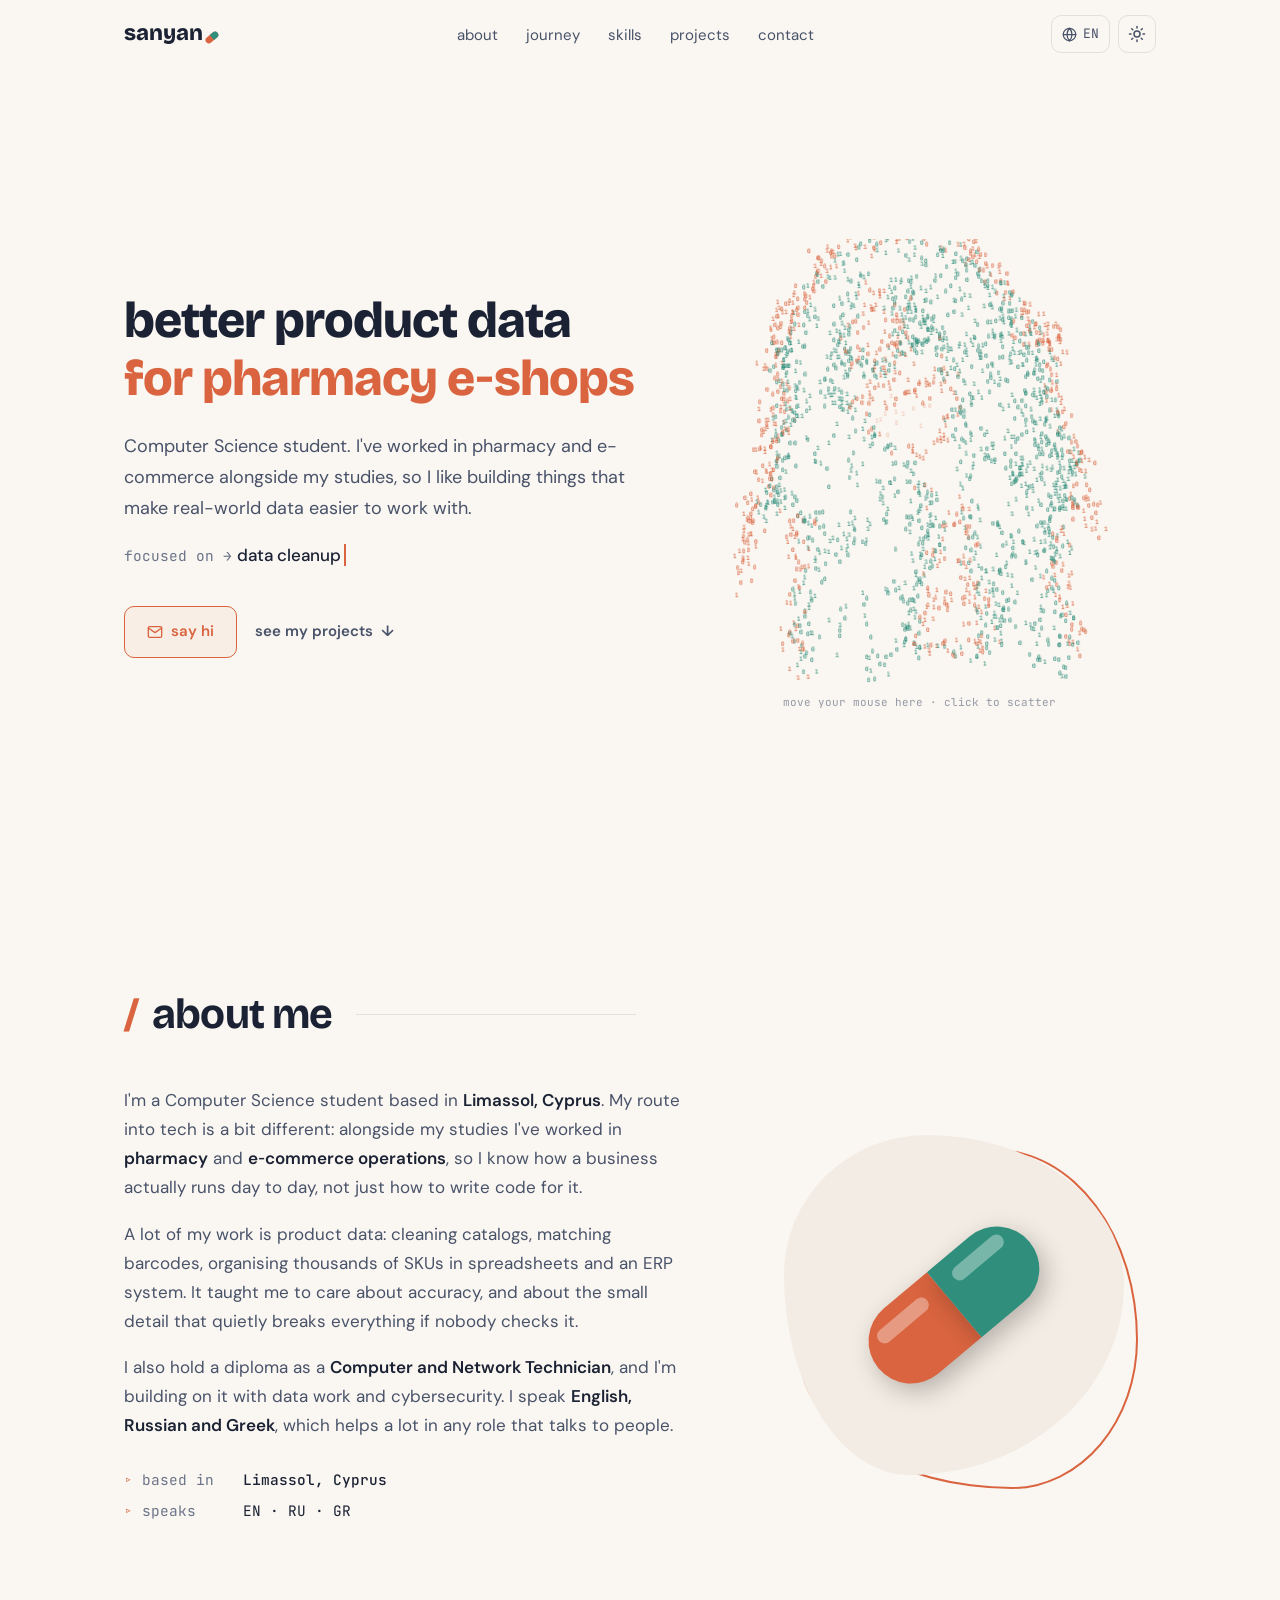
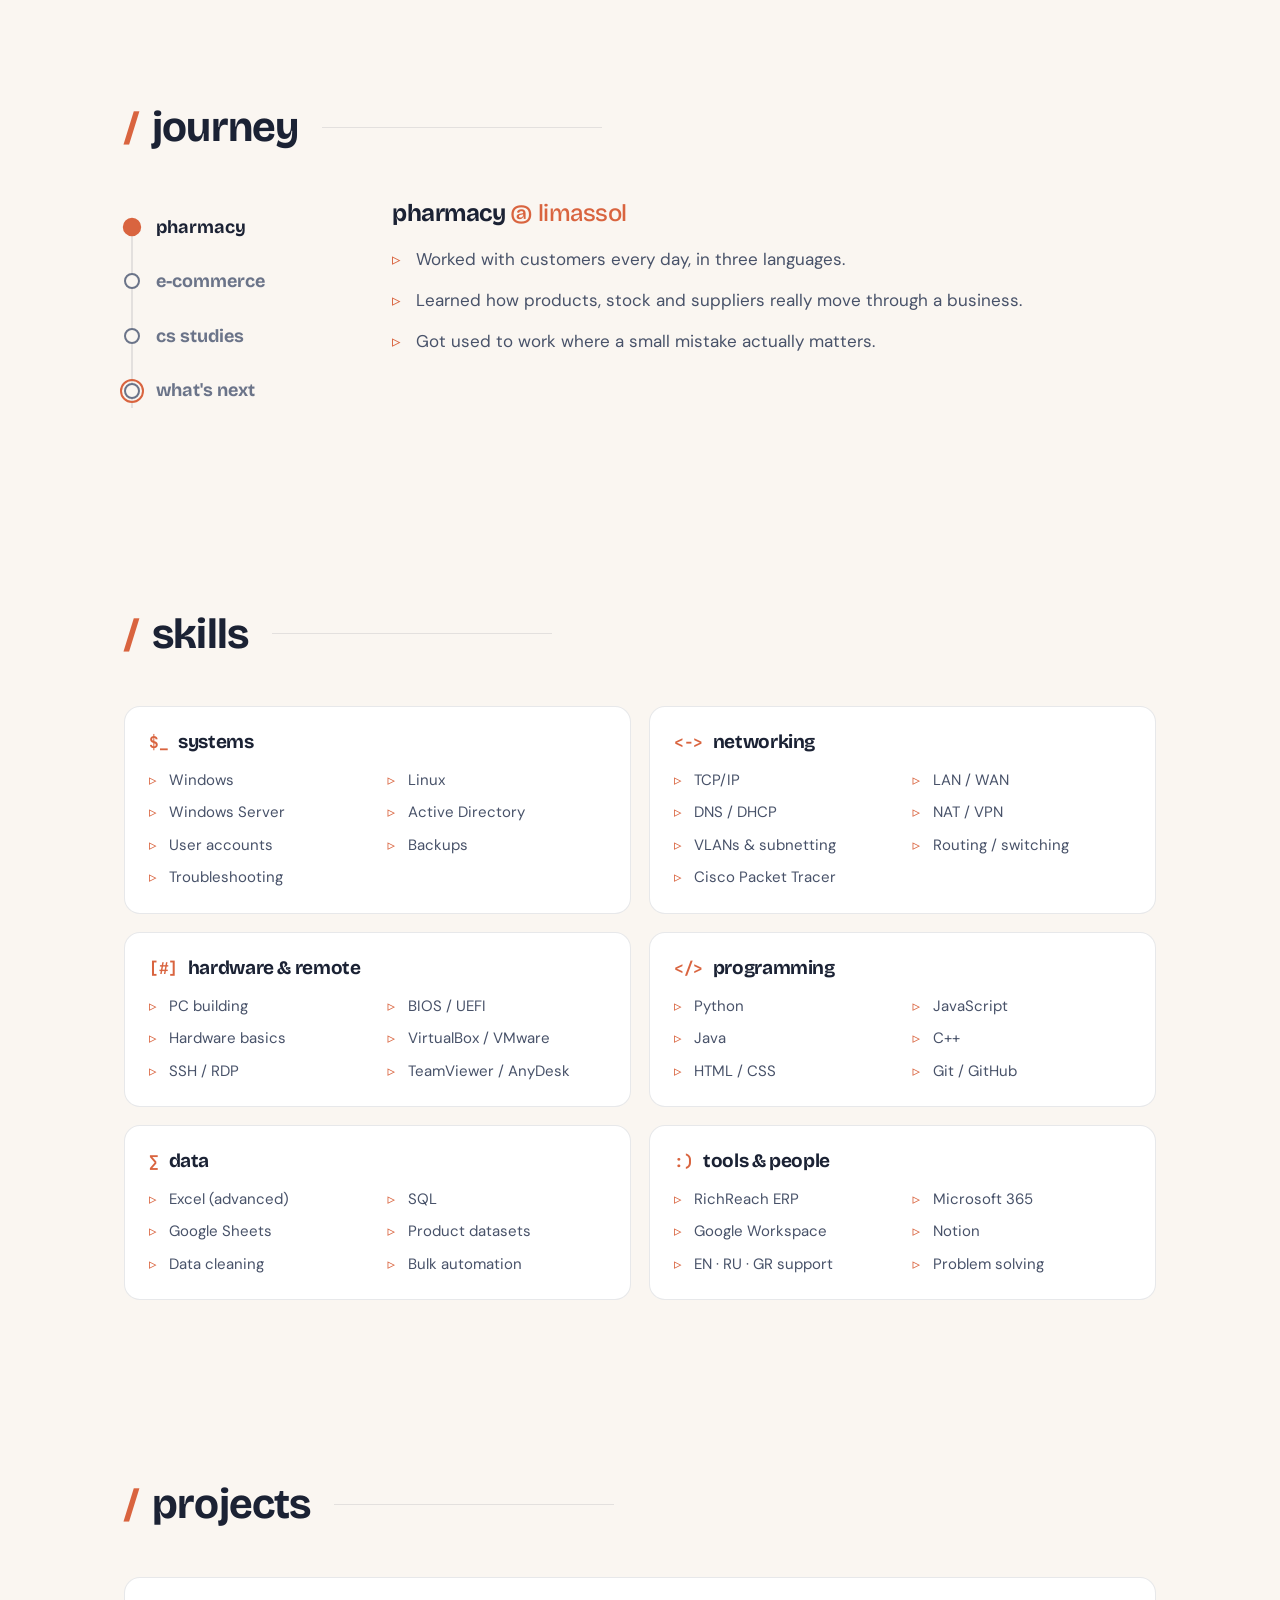
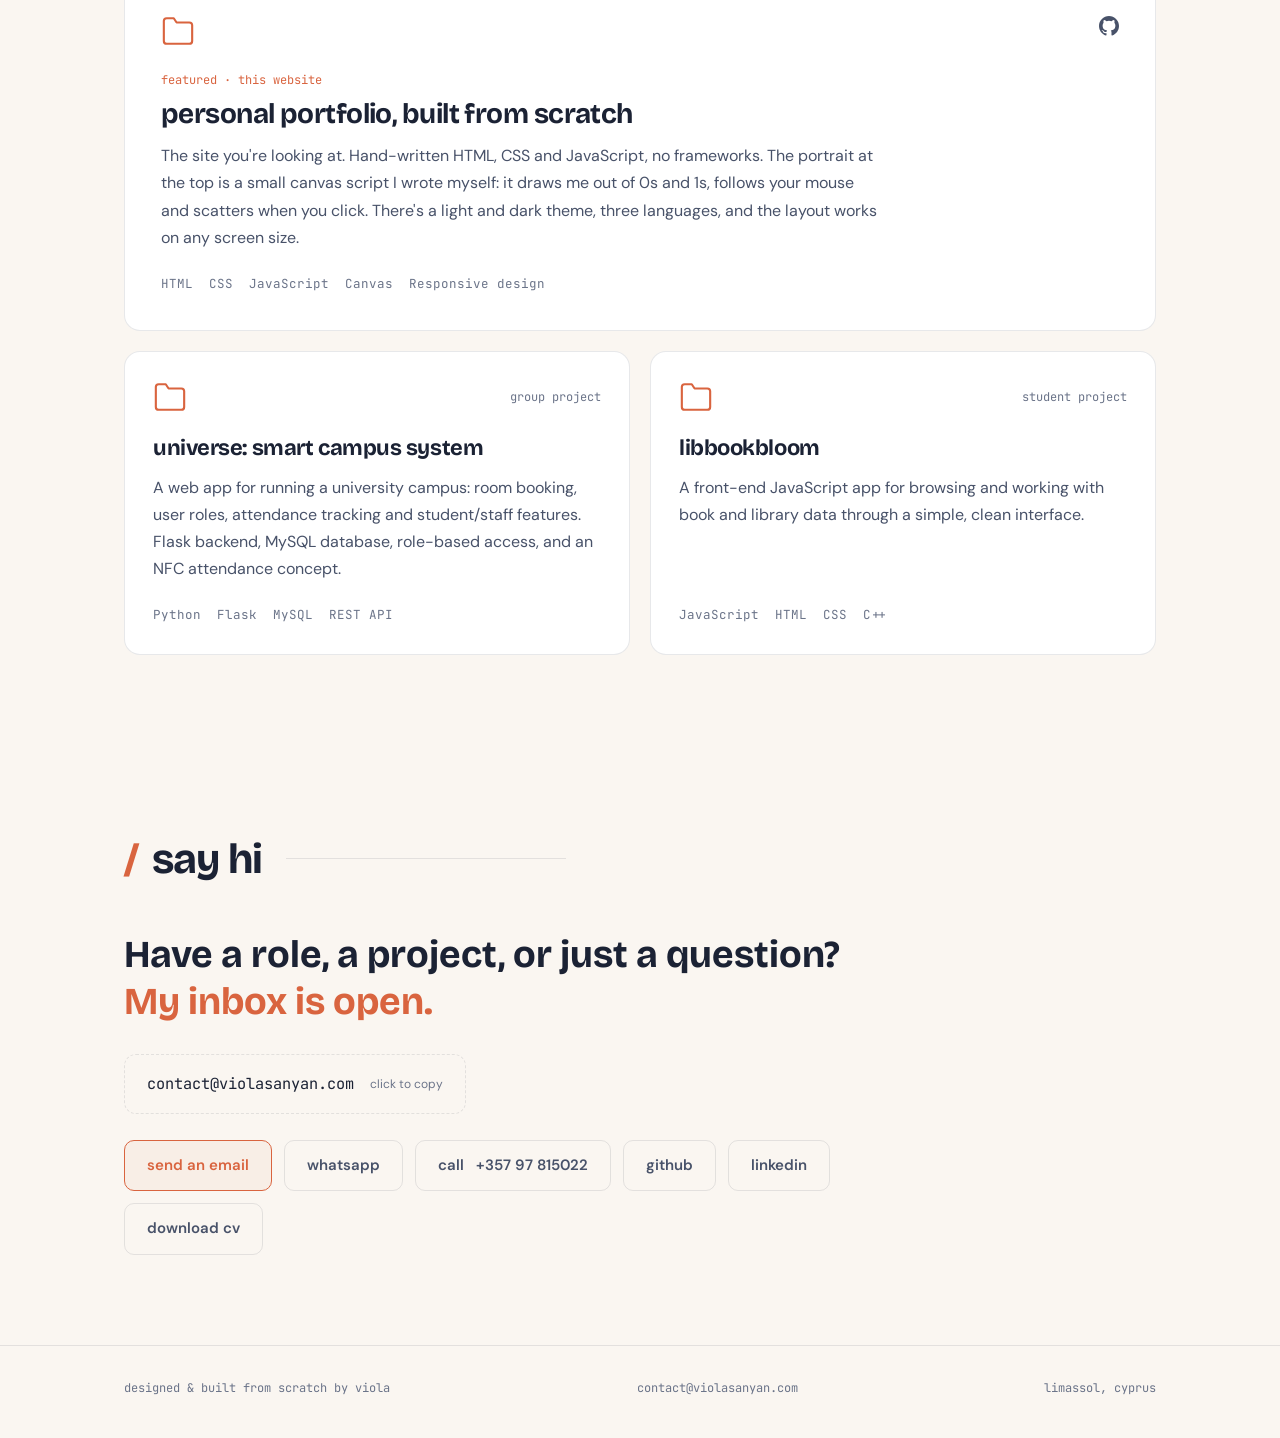
==== index.html @ ba25f6c4 "Add WhatsApp and phone buttons to the contact section" ====
<!DOCTYPE html>
<html lang="en" data-theme="dark">
<head>
    <meta charset="UTF-8">
    <meta name="viewport" content="width=device-width, initial-scale=1.0">
    <meta name="description" content="Viola Sanyan — CS student and Computer &amp; Network Technician in Limassol, Cyprus. Product data, IT support and Linux, with hands-on work in pharmacy and e-commerce.">
    <title>Viola Sanyan</title>
    <link rel="icon" href="assets/favicon.svg" type="image/svg+xml">
    <link rel="icon" href="assets/favicon-32.png" type="image/png" sizes="32x32">
    <link rel="apple-touch-icon" href="assets/apple-touch-icon.png">

    <!-- Link preview when the site is shared (LinkedIn, WhatsApp, email...) -->
    <meta property="og:type" content="website">
    <meta property="og:url" content="https://violasanyan.com/">
    <meta property="og:title" content="Viola Sanyan · better product data for pharmacy e-shops">
    <meta property="og:description" content="CS student and Computer &amp; Network Technician in Limassol, Cyprus. Product data, IT support and Linux, with hands-on work in pharmacy and e-commerce.">
    <meta property="og:image" content="https://violasanyan.com/assets/og-image.png">
    <meta property="og:image:width" content="1200">
    <meta property="og:image:height" content="630">
    <meta property="og:image:alt" content="sanyan logo with an open capsule spilling 0s and 1s">
    <meta name="twitter:card" content="summary_large_image">
    <link rel="preconnect" href="https://fonts.googleapis.com">
    <link rel="preconnect" href="https://fonts.gstatic.com" crossorigin>
    <link href="https://fonts.googleapis.com/css2?family=Bricolage+Grotesque:opsz,wght@12..96,500;12..96,700;12..96,800&family=DM+Sans:opsz,wght@9..40,400;9..40,500;9..40,600&family=JetBrains+Mono:wght@400;500&family=Manrope:wght@400;500;600;700;800&display=swap" rel="stylesheet">
    <link rel="stylesheet" href="css/style.css?v=5">
</head>
<body>

    <!-- =====================================================
         NAVBAR
    ====================================================== -->
    <nav class="navbar" id="navbar">
        <div class="nav-inner">
            <a href="#home" class="nav-logo" aria-label="sanyan, back to top">sanyan<svg class="logo-capsule" viewBox="0 0 72 100" aria-hidden="true"><g transform="translate(36 66) rotate(-40) scale(1.18)"><rect class="cap-a" x="-28" y="-13" width="56" height="26" rx="13"/><path class="cap-b" d="M0 -13 H15 A13 13 0 0 1 15 13 H0 Z"/></g></svg></a>
            <ul class="nav-links" id="navLinks">
                <li><a href="#about"    class="nav-link" data-i18n="nav.about">about</a></li>
                <li><a href="#journey"  class="nav-link" data-i18n="nav.journey">journey</a></li>
                <li><a href="#skills"   class="nav-link" data-i18n="nav.skills">skills</a></li>
                <li><a href="#projects" class="nav-link" data-i18n="nav.projects">projects</a></li>
                <li><a href="#contact"  class="nav-link" data-i18n="nav.contact">contact</a></li>
            </ul>
            <div class="nav-actions">
                <!-- Language switch: the menu is filled in by js/i18n.js -->
                <div class="lang-switch" id="langSwitch">
                    <button class="lang-toggle mono" id="langToggle" aria-haspopup="true" aria-expanded="false" aria-label="Choose language" data-i18n-aria="aria.lang">
                        <svg width="15" height="15" viewBox="0 0 24 24" fill="none" stroke="currentColor" stroke-width="2" stroke-linecap="round" stroke-linejoin="round" aria-hidden="true"><circle cx="12" cy="12" r="10"/><path d="M2 12h20M12 2a15.3 15.3 0 0 1 4 10 15.3 15.3 0 0 1-4 10 15.3 15.3 0 0 1-4-10 15.3 15.3 0 0 1 4-10z"/></svg>
                        <span id="langCurrent">EN</span>
                    </button>
                    <ul class="lang-menu" id="langMenu">
                        <li><button class="lang-option" data-lang="en" lang="en">English</button></li>
                        <li><button class="lang-option" data-lang="el" lang="el">Ελληνικά</button></li>
                        <li><button class="lang-option" data-lang="ru" lang="ru">Русский</button></li>
                    </ul>
                </div>
                <!-- Light / dark switch -->
                <button class="theme-toggle" id="themeToggle" aria-label="Switch light or dark theme" data-i18n-aria="aria.theme">
                    <svg class="icon-moon" width="18" height="18" viewBox="0 0 24 24" fill="none" stroke="currentColor" stroke-width="2" stroke-linecap="round" stroke-linejoin="round"><path d="M21 12.79A9 9 0 1 1 11.21 3 7 7 0 0 0 21 12.79z"/></svg>
                    <svg class="icon-sun" width="18" height="18" viewBox="0 0 24 24" fill="none" stroke="currentColor" stroke-width="2" stroke-linecap="round" stroke-linejoin="round"><circle cx="12" cy="12" r="4"/><path d="M12 2v2M12 20v2M4.93 4.93l1.41 1.41M17.66 17.66l1.41 1.41M2 12h2M20 12h2M4.93 19.07l1.41-1.41M17.66 6.34l1.41-1.41"/></svg>
                </button>
                <button class="nav-toggle" id="navToggle" aria-label="Toggle menu" data-i18n-aria="aria.menu">
                    <span></span>
                    <span></span>
                </button>
            </div>
        </div>
    </nav>

    <!-- =====================================================
         HERO — text on the left, interactive particles on the right
    ====================================================== -->
    <section id="home" class="hero">
        <div class="container hero-grid">

            <div class="hero-content">
                <h1 class="hero-name" data-i18n="hero.title">better product data<br> <span class="accent">for pharmacy e&#8209;shops</span></h1>

                <p class="hero-desc" data-i18n="hero.desc">
                    Computer Science student. I've worked in pharmacy and e-commerce
                    alongside my studies, so I like building things that make real-world
                    data easier to work with.
                </p>

                <p class="hero-roles">
                    <span class="mono" data-i18n="hero.focused">focused on →</span>
                    <span class="typewriter" id="typewriter"></span>
                </p>

                <div class="hero-buttons">
                    <a href="#contact" class="btn btn-primary">
                        <svg width="16" height="16" viewBox="0 0 24 24" fill="none" stroke="currentColor" stroke-width="2" stroke-linecap="round" stroke-linejoin="round"><path d="M4 4h16c1.1 0 2 .9 2 2v12c0 1.1-.9 2-2 2H4c-1.1 0-2-.9-2-2V6c0-1.1.9-2 2-2z"/><polyline points="22,6 12,13 2,6"/></svg>
                        <span data-i18n="hero.sayHi">say hi</span>
                    </a>
                    <a href="#projects" class="btn btn-link"><span data-i18n="hero.seeProjects">see my projects</span> <span aria-hidden="true">↓</span></a>
                </div>
            </div>

            <!-- Particle canvas: move the mouse over it, click to scatter -->
            <div class="hero-art" id="heroArt">
                <canvas id="particles" aria-hidden="true"></canvas>
                <p class="hero-art-hint mono" data-i18n="hero.hint">move your mouse here · click to scatter</p>
            </div>
        </div>
    </section>

    <!-- =====================================================
         ABOUT
    ====================================================== -->
    <section id="about" class="section">
        <div class="container">
            <h2 class="section-title"><span class="slash">/</span> <span data-i18n="about.title">about me</span></h2>

            <div class="about-grid">
                <div class="about-text reveal">
                    <p data-i18n="about.p1">
                        I'm a Computer Science student based in <strong>Limassol, Cyprus</strong>.
                        My route into tech is a bit different: alongside my studies I've worked in
                        <strong>pharmacy</strong> and <strong>e&#8209;commerce operations</strong>, so I know how
                        a business actually runs day to day, not just how to write code for it.
                    </p>
                    <p data-i18n="about.p2">
                        A lot of my work is product data: cleaning catalogs, matching barcodes,
                        organising thousands of SKUs in spreadsheets and an ERP system. It taught me
                        to care about accuracy, and about the small detail that quietly breaks
                        everything if nobody checks it.
                    </p>
                    <p data-i18n="about.p3">
                        I also hold a diploma as a <strong>Computer and Network Technician</strong>,
                        and I'm building on it with data work and cybersecurity.
                        I speak <strong>English, Russian and Greek</strong>, which helps a lot in any role
                        that talks to people.
                    </p>

                    <ul class="about-facts mono">
                        <li><span data-i18n="about.basedIn">based in</span> <b data-i18n="about.city">Limassol, Cyprus</b></li>
                        <li><span data-i18n="about.speaks">speaks</span> EN · RU · GR</li>
                    </ul>
                </div>

                <!-- Capsule in a morphing blob (stands in until there is a photo).
                     Hover or tap: the capsule opens and 0s and 1s spill out. -->
                <div class="about-photo reveal" id="aboutPhoto">
                    <div class="blob" aria-hidden="true">
                        <div class="pill">
                            <span class="pill-half pill-left"></span>
                            <span class="pill-half pill-right"></span>
                        </div>
                        <div class="pill-bits" id="pillBits"></div>
                    </div>
                    <div class="blob-ring" aria-hidden="true"></div>
                </div>
            </div>
        </div>
    </section>

    <!-- =====================================================
         JOURNEY — clickable milestones
    ====================================================== -->
    <section id="journey" class="section">
        <div class="container">
            <h2 class="section-title"><span class="slash">/</span> <span data-i18n="journey.title">journey</span></h2>

            <div class="journey reveal">
                <!-- The milestone list (works like tabs) -->
                <div class="journey-tabs" role="tablist" aria-label="Career milestones" data-i18n-aria="aria.milestones">
                    <button class="journey-tab active" role="tab" aria-selected="true" data-step="0">
                        <span class="journey-dot"></span><span data-i18n="journey.tab1">pharmacy</span>
                    </button>
                    <button class="journey-tab" role="tab" aria-selected="false" data-step="1">
                        <span class="journey-dot"></span><span data-i18n="journey.tab2">e-commerce</span>
                    </button>
                    <button class="journey-tab" role="tab" aria-selected="false" data-step="2">
                        <span class="journey-dot"></span><span data-i18n="journey.tab3">cs studies</span>
                    </button>
                    <button class="journey-tab" role="tab" aria-selected="false" data-step="3">
                        <span class="journey-dot pulse"></span><span data-i18n="journey.tab4">what's next</span>
                    </button>
                </div>

                <!-- One panel per milestone -->
                <div class="journey-panels">
                    <div class="journey-panel active" role="tabpanel">
                        <h3 data-i18n="journey.h1">pharmacy <span class="accent">@ Limassol</span></h3>
                        <ul>
                            <li data-i18n="journey.p1.1">Worked with customers every day, in three languages.</li>
                            <li data-i18n="journey.p1.2">Learned how products, stock and suppliers really move through a business.</li>
                            <li data-i18n="journey.p1.3">Got used to work where a small mistake actually matters.</li>
                        </ul>
                    </div>
                    <div class="journey-panel" role="tabpanel">
                        <h3 data-i18n="journey.h2">e-commerce <span class="accent">@ online pharmacy stores</span></h3>
                        <ul>
                            <li data-i18n="journey.p2.1">Manage product catalogs with thousands of SKUs in Excel and an ERP system.</li>
                            <li data-i18n="journey.p2.2">Match barcodes, clean product data, and keep stock and categories correct.</li>
                            <li data-i18n="journey.p2.3">Prepare listings for delivery platforms and the stores' websites.</li>
                        </ul>
                    </div>
                    <div class="journey-panel" role="tabpanel">
                        <h3 data-i18n="journey.h3">computer science <span class="accent">@ university</span></h3>
                        <ul>
                            <li data-i18n="journey.p3.1">Diploma as a Computer and Network Technician.</li>
                            <li data-i18n="journey.p3.2">Programming in Python, C++ and JavaScript, plus databases and networking.</li>
                            <li data-i18n="journey.p3.3">Group project: UniVerse, a smart campus system built with Flask and MySQL.</li>
                            <li data-i18n="journey.p3.4">Thesis on using AI to enrich product catalogs for Cypriot pharmacies.</li>
                        </ul>
                    </div>
                    <div class="journey-panel" role="tabpanel">
                        <h3 data-i18n="journey.h4">what's next <span class="accent">@ ?</span></h3>
                        <ul>
                            <li data-i18n="journey.p4.1">Looking for a junior role in data, IT support or e-commerce systems.</li>
                            <li data-i18n="journey.p4.2">Currently learning cybersecurity, and I'd like to build my career in it.</li>
                        </ul>
                    </div>
                </div>
            </div>
        </div>
    </section>

    <!-- =====================================================
         SKILLS
    ====================================================== -->
    <section id="skills" class="section">
        <div class="container">
            <h2 class="section-title"><span class="slash">/</span> <span data-i18n="skills.title">skills</span></h2>

            <div class="skills-grid">
                <div class="skill-card reveal">
                    <h3 class="skill-card-title"><span class="mono accent">$_</span> <span data-i18n="skills.systems">systems</span></h3>
                    <div class="skill-tags">
                        <span class="tag">Windows</span>
                        <span class="tag">Linux</span>
                        <span class="tag">Windows Server</span>
                        <span class="tag">Active Directory</span>
                        <span class="tag" data-i18n="tag.accounts">User accounts</span>
                        <span class="tag" data-i18n="tag.backups">Backups</span>
                        <span class="tag" data-i18n="tag.troubleshooting">Troubleshooting</span>
                    </div>
                </div>

                <div class="skill-card reveal">
                    <h3 class="skill-card-title"><span class="mono accent">&lt;-&gt;</span> <span data-i18n="skills.networking">networking</span></h3>
                    <div class="skill-tags">
                        <span class="tag">TCP/IP</span>
                        <span class="tag">LAN / WAN</span>
                        <span class="tag">DNS / DHCP</span>
                        <span class="tag">NAT / VPN</span>
                        <span class="tag" data-i18n="tag.vlans">VLANs &amp; subnetting</span>
                        <span class="tag">Routing / switching</span>
                        <span class="tag">Cisco Packet Tracer</span>
                    </div>
                </div>

                <div class="skill-card reveal">
                    <h3 class="skill-card-title"><span class="mono accent">[#]</span> <span data-i18n="skills.hardware">hardware &amp; remote</span></h3>
                    <div class="skill-tags">
                        <span class="tag" data-i18n="tag.pcBuilding">PC building</span>
                        <span class="tag">BIOS / UEFI</span>
                        <span class="tag" data-i18n="tag.hwBasics">Hardware basics</span>
                        <span class="tag">VirtualBox / VMware</span>
                        <span class="tag">SSH / RDP</span>
                        <span class="tag">TeamViewer / AnyDesk</span>
                    </div>
                </div>

                <div class="skill-card reveal">
                    <h3 class="skill-card-title"><span class="mono accent">&lt;/&gt;</span> <span data-i18n="skills.programming">programming</span></h3>
                    <div class="skill-tags">
                        <span class="tag">Python</span>
                        <span class="tag">JavaScript</span>
                        <span class="tag">Java</span>
                        <span class="tag">C++</span>
                        <span class="tag">HTML / CSS</span>
                        <span class="tag">Git / GitHub</span>
                    </div>
                </div>

                <div class="skill-card reveal">
                    <h3 class="skill-card-title"><span class="mono accent">∑</span> <span data-i18n="skills.data">data</span></h3>
                    <div class="skill-tags">
                        <span class="tag" data-i18n="tag.excel">Excel (advanced)</span>
                        <span class="tag">SQL</span>
                        <span class="tag">Google Sheets</span>
                        <span class="tag" data-i18n="tag.datasets">Product datasets</span>
                        <span class="tag" data-i18n="tag.cleaning">Data cleaning</span>
                        <span class="tag" data-i18n="tag.bulk">Bulk automation</span>
                    </div>
                </div>

                <div class="skill-card reveal">
                    <h3 class="skill-card-title"><span class="mono accent">:)</span> <span data-i18n="skills.tools">tools &amp; people</span></h3>
                    <div class="skill-tags">
                        <span class="tag">RichReach ERP</span>
                        <span class="tag">Microsoft 365</span>
                        <span class="tag">Google Workspace</span>
                        <span class="tag">Notion</span>
                        <span class="tag" data-i18n="tag.support">EN · RU · GR support</span>
                        <span class="tag" data-i18n="tag.problems">Problem solving</span>
                    </div>
                </div>
            </div>
        </div>
    </section>

    <!-- =====================================================
         PROJECTS
    ====================================================== -->
    <section id="projects" class="section">
        <div class="container">
            <h2 class="section-title"><span class="slash">/</span> <span data-i18n="projects.title">projects</span></h2>

            <div class="projects-grid">

                <article class="project-card project-featured reveal">
                    <div class="project-top">
                        <svg class="folder" width="34" height="34" viewBox="0 0 24 24" fill="none" stroke="currentColor" stroke-width="1.5" stroke-linecap="round" stroke-linejoin="round"><path d="M22 19a2 2 0 0 1-2 2H4a2 2 0 0 1-2-2V5a2 2 0 0 1 2-2h5l2 3h9a2 2 0 0 1 2 2z"/></svg>
                        <div class="project-links">
                            <a href="https://github.com/br10che/portfolio-website" target="_blank" rel="noopener" aria-label="Source code on GitHub" data-i18n-aria="aria.source">
                                <svg width="20" height="20" viewBox="0 0 24 24" fill="currentColor"><path d="M12 0C5.37 0 0 5.37 0 12c0 5.3 3.44 9.8 8.2 11.39.6.11.8-.26.8-.58v-2.23c-3.34.73-4.03-1.42-4.03-1.42-.55-1.39-1.33-1.76-1.33-1.76-1.09-.75.08-.73.08-.73 1.2.08 1.84 1.24 1.84 1.24 1.07 1.83 2.81 1.3 3.49 1 .11-.78.42-1.31.76-1.61-2.67-.3-5.47-1.33-5.47-5.93 0-1.31.47-2.38 1.24-3.22-.12-.3-.54-1.52.12-3.18 0 0 1-.32 3.3 1.23a11.5 11.5 0 0 1 6 0c2.29-1.55 3.3-1.23 3.3-1.23.65 1.65.24 2.87.12 3.18.77.84 1.23 1.91 1.23 3.22 0 4.61-2.8 5.62-5.48 5.92.43.37.82 1.1.82 2.22v3.29c0 .32.19.69.8.58C20.57 21.8 24 17.3 24 12c0-6.63-5.37-12-12-12z"/></svg>
                            </a>
                        </div>
                    </div>
                    <span class="project-label mono" data-i18n="projects.featuredLabel">featured · this website</span>
                    <h3 class="project-title" data-i18n="projects.p1Title">personal portfolio, built from scratch</h3>
                    <p class="project-desc" data-i18n="projects.p1Desc">
                        The site you're looking at. Hand-written HTML, CSS and JavaScript, no frameworks.
                        The portrait at the top is a small canvas script I wrote myself: it draws me out
                        of 0s and 1s, follows your mouse and scatters when you click. There's a light and
                        dark theme, three languages, and the layout works on any screen size.
                    </p>
                    <ul class="project-tags mono">
                        <li>HTML</li><li>CSS</li><li>JavaScript</li><li>Canvas</li><li>Responsive design</li>
                    </ul>
                </article>

                <article class="project-card reveal">
                    <div class="project-top">
                        <svg class="folder" width="34" height="34" viewBox="0 0 24 24" fill="none" stroke="currentColor" stroke-width="1.5" stroke-linecap="round" stroke-linejoin="round"><path d="M22 19a2 2 0 0 1-2 2H4a2 2 0 0 1-2-2V5a2 2 0 0 1 2-2h5l2 3h9a2 2 0 0 1 2 2z"/></svg>
                        <span class="project-label mono" data-i18n="projects.groupLabel">group project</span>
                    </div>
                    <h3 class="project-title" data-i18n="projects.p2Title">universe: smart campus system</h3>
                    <p class="project-desc" data-i18n="projects.p2Desc">
                        A web app for running a university campus: room booking, user roles,
                        attendance tracking and student/staff features. Flask backend, MySQL
                        database, role-based access, and an NFC attendance concept.
                    </p>
                    <ul class="project-tags mono">
                        <li>Python</li><li>Flask</li><li>MySQL</li><li>REST API</li>
                    </ul>
                </article>

                <article class="project-card reveal">
                    <div class="project-top">
                        <svg class="folder" width="34" height="34" viewBox="0 0 24 24" fill="none" stroke="currentColor" stroke-width="1.5" stroke-linecap="round" stroke-linejoin="round"><path d="M22 19a2 2 0 0 1-2 2H4a2 2 0 0 1-2-2V5a2 2 0 0 1 2-2h5l2 3h9a2 2 0 0 1 2 2z"/></svg>
                        <span class="project-label mono" data-i18n="projects.studentLabel">student project</span>
                    </div>
                    <h3 class="project-title">libbookbloom</h3>
                    <p class="project-desc" data-i18n="projects.p3Desc">
                        A front-end JavaScript app for browsing and working with book and
                        library data through a simple, clean interface.
                    </p>
                    <ul class="project-tags mono">
                        <li>JavaScript</li><li>HTML</li><li>CSS</li><li>C++</li>
                    </ul>
                </article>

            </div>
        </div>
    </section>

    <!-- =====================================================
         CONTACT
    ====================================================== -->
    <section id="contact" class="section contact">
        <div class="container">
            <h2 class="section-title"><span class="slash">/</span> <span data-i18n="contact.title">say hi</span></h2>

            <div class="contact-box reveal">
                <p class="contact-big" data-i18n="contact.big">
                    Have a role, a project, or just a question?
                    <span class="accent">My inbox is open.</span>
                </p>

                <!-- Click to copy the email address -->
                <button class="copy-email" id="copyEmail" data-email="contact@violasanyan.com">
                    <span class="mono" id="copyEmailText">contact@violasanyan.com</span>
                    <span class="copy-hint" id="copyHint" data-i18n="contact.copyHint">click to copy</span>
                </button>

                <div class="contact-links">
                    <a href="mailto:contact@violasanyan.com" class="btn btn-primary" data-i18n="contact.send">send an email</a>
                    <a href="https://wa.me/35797815022" target="_blank" rel="noopener" class="btn btn-outline">whatsapp</a>
                    <a href="tel:+35797815022" class="btn btn-outline"><span data-i18n="contact.call">call</span>&nbsp;+357 97 815022</a>
                    <a href="https://github.com/br10che" target="_blank" rel="noopener" class="btn btn-outline">github</a>
                    <a href="https://linkedin.com/in/violasanyan" target="_blank" rel="noopener" class="btn btn-outline">linkedin</a>
                    <a href="assets/cv/viola-sanyan-cv.pdf" class="btn btn-outline" download data-i18n="contact.cv">download cv</a>
                </div>
            </div>
        </div>
    </section>

    <footer class="footer">
        <div class="container footer-inner mono">
            <p data-i18n="footer.built">designed &amp; built from scratch by viola</p>
            <p><a href="mailto:contact@violasanyan.com">contact@violasanyan.com</a></p>
            <p data-i18n="footer.city">limassol, cyprus</p>
        </div>
    </footer>

    <script src="js/portrait-data.js"></script>
    <script src="js/i18n.js?v=2"></script>
    <script src="js/script.js?v=4"></script>
</body>
</html>
---- css/style.css ----
/* ============================================================
   style.css — Viola Sanyan Portfolio
   ============================================================ */

/* ============================================================
   DESIGN TOKENS
   All colours live here. The dark theme is the default; the
   [data-theme="light"] block below swaps them for light mode.
   To try a different accent, change --accent and --accent-rgb.
   ============================================================ */
:root {
    --bg:        #0c1322;   /* deep ink navy */
    --surface:   #121b2e;   /* cards */
    --surface-2: #18233a;   /* hovered cards */
    --text:      #f5f5f5;
    --text-2:    #eeeeee;   /* body text */
    --text-3:    #939fb6;   /* small/secondary text: still readable, just quieter */
    --border:    rgba(231, 235, 243, 0.08);

    --accent:     #ffab8a;          /* warm apricot */
    --accent-rgb: 255, 171, 138;    /* same colour as numbers, for transparent versions */
    --accent-2:   #9fd8cb;          /* soft sea-green, used only in the particles + blob */

    /* Manrope fills in Greek and Cyrillic letters, which the first fonts don't have */
    --font-head: "Bricolage Grotesque", "Manrope", system-ui, sans-serif;
    --font-body: "DM Sans", "Manrope", system-ui, sans-serif;
    --font-mono: "JetBrains Mono", ui-monospace, monospace;

    --max-width: 1080px;
    --radius:    16px;
    --ease:      cubic-bezier(.2, .7, .2, 1);
}

[data-theme="light"] {
    --bg:        #faf6f1;   /* warm paper */
    --surface:   #ffffff;
    --surface-2: #f3ece4;
    --text:      #1b2234;
    --text-2:    #485269;
    --text-3:    #6b7489;   /* darker than before so small text stays readable on the light bg */
    --border:    rgba(27, 34, 52, 0.10);

    --accent:     #d9643f;          /* darker apricot so it's readable on light bg */
    --accent-rgb: 217, 100, 63;
    --accent-2:   #2f8f7c;
}

/* ============================================================
   RESET & BASE
   ============================================================ */
*, *::before, *::after { margin: 0; padding: 0; box-sizing: border-box; }

html { scroll-behavior: smooth; scroll-padding-top: 80px; }

body {
    font-family: var(--font-body);
    background: var(--bg);
    color: var(--text);
    font-size: 17px;
    line-height: 1.7;
    -webkit-font-smoothing: antialiased;
    transition: background .4s ease, color .4s ease;
    overflow-x: hidden;
}

/* All headings are lowercase — paragraph text is unaffected */
h1, h2, h3 {
    font-family: var(--font-head);
    text-transform: lowercase;
    line-height: 1.15;
    letter-spacing: -0.02em;
}

a { color: inherit; text-decoration: none; }
ul { list-style: none; }
button { font: inherit; color: inherit; background: none; border: 0; cursor: pointer; }

.container { max-width: var(--max-width); margin: 0 auto; padding: 0 24px; }
.accent { color: var(--accent); }
.mono { font-family: var(--font-mono); font-size: 0.85em; }

::selection { background: rgba(var(--accent-rgb), .3); }

/* Visible keyboard focus everywhere (good for accessibility) */
:focus-visible { outline: 2px dashed var(--accent); outline-offset: 4px; border-radius: 4px; }

/* ============================================================
   BUTTONS
   No more big filled purple button: the main button is an
   outline that fills with colour on hover.
   ============================================================ */
.btn {
    display: inline-flex;
    align-items: center;
    gap: 8px;
    padding: 12px 22px;
    border-radius: 10px;
    font-weight: 600;
    font-size: 15px;
    transition: transform .2s var(--ease), background .2s, color .2s, border-color .2s;
}

.btn-primary {
    border: 1.5px solid var(--accent);
    color: var(--accent);
    background: rgba(var(--accent-rgb), .06);
}
.btn-primary:hover {
    background: var(--accent);
    color: var(--bg);
    transform: translateY(-2px);
}

.btn-outline { border: 1.5px solid var(--border); color: var(--text-2); }
.btn-outline:hover { border-color: var(--accent); color: var(--accent); transform: translateY(-2px); }

.btn-link { color: var(--text-2); padding-left: 4px; padding-right: 4px; }
.btn-link:hover { color: var(--accent); }

/* ============================================================
   NAVBAR
   Fixed to the top. Gets a blurred background once you scroll
   (the .scrolled class is added by script.js).
   ============================================================ */
.navbar {
    position: fixed;
    inset: 0 0 auto 0;
    z-index: 100;
    transition: background .3s, border-color .3s;
    border-bottom: 1px solid transparent;
}
.navbar.scrolled {
    background: rgba(12, 19, 34, .75);
    backdrop-filter: blur(12px);
    -webkit-backdrop-filter: blur(12px);
    border-bottom-color: var(--border);
}
[data-theme="light"] .navbar.scrolled { background: rgba(250, 246, 241, .8); }

.nav-inner {
    max-width: var(--max-width);
    margin: 0 auto;
    padding: 0 24px;
    height: 68px;
    display: flex;
    align-items: center;
    justify-content: space-between;
}

.nav-logo { font-family: var(--font-head); font-weight: 800; font-size: 22px; }
/* The small capsule after "sanyan" (same height as the letters, sits like a full stop) */
.nav-logo { display: inline-flex; align-items: center; }
.logo-capsule { height: 1em; width: auto; margin-left: .05em; }
.logo-capsule .cap-a { fill: var(--accent); }
.logo-capsule .cap-b { fill: var(--accent-2); }

.nav-links { display: flex; gap: 28px; }
.nav-link { font-size: 15px; color: var(--text-2); transition: color .2s; }
.nav-link:hover, .nav-link.active { color: var(--text); }

.nav-actions { display: flex; align-items: center; gap: 8px; }

.theme-toggle {
    width: 38px; height: 38px;
    display: grid; place-items: center;
    border-radius: 10px;
    border: 1px solid var(--border);
    color: var(--text-2);
    transition: color .2s, border-color .2s, transform .4s var(--ease);
}
.theme-toggle:hover { color: var(--accent); border-color: var(--accent); transform: rotate(20deg); }
.theme-toggle .icon-sun { display: none; }
[data-theme="light"] .theme-toggle .icon-sun  { display: block; }
[data-theme="light"] .theme-toggle .icon-moon { display: none; }

/* Language switch: a small button with a dropdown under it */
.lang-switch { position: relative; }
.lang-toggle {
    height: 38px; padding: 0 10px;
    display: flex; align-items: center; gap: 6px;
    border-radius: 10px;
    border: 1px solid var(--border);
    color: var(--text-2);
    font-size: 13px;
    transition: color .2s, border-color .2s;
}
.lang-toggle:hover, .lang-switch.open .lang-toggle { color: var(--accent); border-color: var(--accent); }

.lang-menu {
    position: absolute; top: calc(100% + 8px); right: 0;
    min-width: 150px; padding: 6px;
    background: var(--surface);
    border: 1px solid var(--border);
    border-radius: 12px;
    box-shadow: 0 12px 30px rgba(0, 0, 0, .25);
    /* hidden until .open is added by js/i18n.js */
    opacity: 0; visibility: hidden; transform: translateY(-6px);
    transition: opacity .2s, transform .2s var(--ease), visibility .2s;
}
.lang-switch.open .lang-menu { opacity: 1; visibility: visible; transform: none; }
.lang-option {
    width: 100%; text-align: left;
    padding: 9px 12px; border-radius: 8px;
    font-size: 15px; color: var(--text-2);
}
.lang-option:hover { background: var(--surface-2); color: var(--text); }
.lang-option.active { color: var(--accent); }

/* Hamburger — hidden on desktop */
.nav-toggle { display: none; width: 38px; height: 38px; position: relative; }
.nav-toggle span {
    position: absolute; left: 9px; right: 9px; height: 2px;
    background: var(--text); border-radius: 2px;
    transition: transform .3s var(--ease), top .3s var(--ease);
}
.nav-toggle span:nth-child(1) { top: 14px; }
.nav-toggle span:nth-child(2) { top: 22px; }
.nav-toggle.open span:nth-child(1) { top: 18px; transform: rotate(45deg); }
.nav-toggle.open span:nth-child(2) { top: 18px; transform: rotate(-45deg); }

/* ============================================================
   HERO
   Two columns: text on the left, particle canvas on the right.
   On small screens they stack (see the media queries at the end).
   ============================================================ */
.hero {
    min-height: 100vh;
    display: flex;
    align-items: center;
    padding: 110px 0 60px;
}

.hero-grid {
    display: grid;
    grid-template-columns: 1.1fr 1fr;
    align-items: center;
    gap: 40px;
    width: 100%;
}

.hero-kicker { color: var(--accent); margin-bottom: 14px; letter-spacing: .02em; }

.hero-name {
    font-size: clamp(32px, 4.6vw, 50px);   /* clamp = grows with the screen, but stays between 32px and 50px (keeps the title on 2 lines) */
    font-weight: 800;
    margin-bottom: 24px;
}

.hero-desc { max-width: 520px; color: var(--text-2); font-size: 18px; margin-bottom: 18px; }

.hero-roles { color: var(--text-3); margin-bottom: 36px; min-height: 1.7em; }
.typewriter { color: var(--text); font-weight: 500; border-right: 2px solid var(--accent); padding-right: 3px; }

.hero-buttons { display: flex; flex-wrap: wrap; align-items: center; gap: 14px; }

.hero-art { position: relative; aspect-ratio: 1 / 1; width: 100%; }
#particles { width: 100%; height: 100%; display: block; cursor: crosshair; }
.hero-art-hint {
    position: absolute; bottom: 0; left: 0; right: 0;
    text-align: center; color: var(--text-3); font-size: 11px;
    opacity: .7;
}

/* ============================================================
   SECTIONS & TITLES  —  "/ about me ————"
   ============================================================ */
.section { padding: 90px 0; }

.section-title {
    display: flex;
    align-items: center;
    gap: 14px;
    font-size: clamp(30px, 4vw, 42px);
    font-weight: 700;
    margin-bottom: 48px;
}
.section-title .slash { color: var(--accent); }
/* The thin line after the title */
.section-title::after {
    content: "";
    flex: 0 1 280px;
    height: 1px;
    background: var(--border);
    margin-left: 10px;
}

strong { color: var(--text); font-weight: 600; }

/* ============================================================
   ABOUT
   ============================================================ */
.about-grid {
    display: grid;
    grid-template-columns: 1.4fr 1fr;
    gap: 64px;
    align-items: center;
}
.about-text p { color: var(--text-2); margin-bottom: 18px; }

.about-facts { margin-top: 28px; display: grid; gap: 6px; color: var(--text); }
.about-facts span { display: inline-block; min-width: 110px; color: var(--text-3); }
.about-facts span::before { content: "▹ "; color: var(--accent); }
.about-facts b { font-weight: 500; }

/* ---------- The blob photo ----------
   border-radius with 8 values (x / y) makes an organic shape.
   The "morph" animation slowly moves between a few shapes.
   On hover the shape changes faster, the photo tilts,
   and the second photo (viola-2.jpg) fades in if it exists. */
.about-photo { position: relative; width: min(340px, 100%); aspect-ratio: 1 / 1; justify-self: center; }

.blob {
    position: absolute;
    inset: 0;
    overflow: hidden;
    border-radius: 42% 58% 63% 37% / 41% 44% 56% 59%;
    background: var(--surface-2);
    animation: morph 12s ease-in-out infinite;
    transition: transform .6s var(--ease);
    z-index: 1;
}
.about-photo:hover .blob {
    animation-duration: 3s;
    transform: rotate(-6deg) scale(1.04);
}

@keyframes morph {
    0%, 100% { border-radius: 42% 58% 63% 37% / 41% 44% 56% 59%; }
    33%      { border-radius: 63% 37% 39% 61% / 55% 62% 38% 45%; }
    66%      { border-radius: 36% 64% 52% 48% / 62% 36% 64% 38%; }
}

/* ---------- The capsule inside the blob ----------
   .pill is the capsule, tilted like the one in the logo. Its two
   halves slide apart along the capsule when it opens. The 0s and 1s
   (made in script.js) wait hidden in the middle, then fly out to
   their own spot, each a little later than the one before. */
.pill {
    position: absolute; top: 50%; left: 50%;
    width: 58%; height: 25%;
    transform: translate(-50%, -50%) rotate(-40deg);
    animation: pill-float 5s ease-in-out infinite;
}
.pill-half {
    position: absolute; top: 0; width: 50%; height: 100%;
    box-shadow: 0 10px 24px rgba(0, 0, 0, .25);
    transition: transform .7s var(--ease);
}
.pill-left  { left: 0;  background: var(--accent);   border-radius: 999px 0 0 999px; }
.pill-right { right: 0; background: var(--accent-2); border-radius: 0 999px 999px 0; }
/* a soft shine along the top, so it looks round */
.pill-half::after {
    content: ""; position: absolute; top: 16%; left: 18%; right: 18%; height: 18%;
    border-radius: 999px; background: rgba(255, 255, 255, .35);
}

.about-photo.open .pill-left  { transform: translateX(-34%) rotate(-5deg); }
.about-photo.open .pill-right { transform: translateX(34%)  rotate(5deg); }

@keyframes pill-float {
    0%, 100% { transform: translate(-50%, -50%) rotate(-40deg); }
    50%      { transform: translate(-50%, -56%) rotate(-36deg); }
}

.pill-bits { position: absolute; inset: 0; }
.pill-bit {
    position: absolute; top: 50%; left: 50%;
    font-family: var(--font-mono); font-weight: 500;
    line-height: 1;
    opacity: 0;
    transform: translate(-50%, -50%) scale(.3);
    transition: transform .8s var(--ease), opacity .4s ease;
}
.about-photo.open .pill-bit {
    opacity: var(--o);
    transform: translate(calc(-50% + var(--x)), calc(-50% + var(--y))) scale(1);
}

/* Outline ring behind the blob that moves the other way on hover */
.blob-ring {
    position: absolute;
    inset: 0;
    border: 2px solid var(--accent);
    border-radius: 58% 42% 37% 63% / 59% 56% 44% 41%;
    transform: translate(14px, 14px);
    animation: morph 12s ease-in-out infinite reverse;
    transition: transform .6s var(--ease);
}
.about-photo:hover .blob-ring { transform: translate(-10px, -10px) rotate(8deg); }

/* ============================================================
   JOURNEY — vertical list of milestones on the left (tabs),
   details on the right.
   ============================================================ */
.journey { display: grid; grid-template-columns: 220px 1fr; gap: 48px; min-height: 230px; }

.journey-tabs { position: relative; display: flex; flex-direction: column; }
/* The vertical line that connects the dots */
.journey-tabs::before {
    content: "";
    position: absolute; left: 7px; top: 22px; bottom: 22px;
    width: 2px; background: var(--border);
}

.journey-tab {
    position: relative;
    display: flex; align-items: center; gap: 16px;
    padding: 12px 0;
    text-align: left;
    color: var(--text-3);
    font-family: var(--font-head);
    font-weight: 700;
    font-size: 18px;
    transition: color .2s;
}
.journey-tab:hover { color: var(--text-2); }
.journey-tab.active { color: var(--text); }

.journey-dot {
    position: relative; z-index: 1;
    width: 16px; height: 16px; flex-shrink: 0;
    border-radius: 50%;
    border: 2px solid var(--text-3);
    background: var(--bg);
    transition: border-color .2s, background .2s, transform .3s var(--ease);
}
.journey-tab.active .journey-dot { border-color: var(--accent); background: var(--accent); transform: scale(1.15); }

/* The "what's next" dot has a soft ripple */
.journey-dot.pulse::after {
    content: "";
    position: absolute; inset: -6px;
    border-radius: 50%;
    border: 2px solid var(--accent);
    animation: ripple 2s ease-out infinite;
}
@keyframes ripple { from { transform: scale(.5); opacity: 1; } to { transform: scale(1.4); opacity: 0; } }

.journey-panel { display: none; }
.journey-panel.active { display: block; animation: slideIn .4s var(--ease); }
@keyframes slideIn { from { opacity: 0; transform: translateX(14px); } to { opacity: 1; transform: none; } }

.journey-panel h3 { font-size: 24px; margin-bottom: 18px; }
.journey-panel h3 .accent { font-weight: 500; }
.journey-panel li { position: relative; padding-left: 24px; margin-bottom: 12px; color: var(--text-2); }
.journey-panel li::before { content: "▹"; position: absolute; left: 0; color: var(--accent); }

/* ============================================================
   SKILLS
   Two columns on desktop, one on phones (see media queries).
   ============================================================ */
.skills-grid { display: grid; grid-template-columns: repeat(2, 1fr); gap: 18px; }

.skill-card {
    background: var(--surface);
    border: 1px solid var(--border);
    border-radius: var(--radius);
    padding: 24px;
    transition: transform .3s var(--ease), border-color .3s;
}
.skill-card:hover { transform: translateY(-4px); border-color: rgba(var(--accent-rgb), .4); }
.skill-card-title { font-size: 19px; margin-bottom: 16px; display: flex; gap: 10px; align-items: baseline; }

/* Skills inside a card: a neat two-column list (every row lines up),
   with the same ▹ bullet as the About facts and Journey lists */
.skill-tags {
    display: grid;
    grid-template-columns: repeat(2, minmax(0, 1fr));
    gap: 10px 20px;
}
.skill-tags .tag {
    position: relative;
    padding: 0 0 0 20px;
    border: 0;
    border-radius: 0;
    font-size: 15px;
    line-height: 1.5;
}
.skill-tags .tag::before { content: "▹"; position: absolute; left: 0; color: var(--accent); }
.skill-tags .tag:hover { background: none; }
.tag {
    font-size: 13px;
    padding: 5px 11px;
    border-radius: 999px;
    color: var(--text-2);
    border: 1px solid var(--border);
    transition: color .2s, border-color .2s, background .2s;
}
.tag:hover { color: var(--accent); border-color: var(--accent); background: rgba(var(--accent-rgb), .07); }

/* ============================================================
   PROJECTS
   The featured card spans the full width on desktop.
   A soft light follows the mouse inside each card: script.js
   sets --mx / --my to the mouse position.
   ============================================================ */
.projects-grid { display: grid; grid-template-columns: repeat(2, 1fr); gap: 20px; }

.project-card {
    --mx: 50%;
    --my: 50%;
    position: relative;
    display: flex; flex-direction: column;
    background: var(--surface);
    border: 1px solid var(--border);
    border-radius: var(--radius);
    padding: 28px;
    overflow: hidden;
    transition: transform .3s var(--ease), border-color .3s;
}
.project-card::before {
    content: "";
    position: absolute; inset: 0;
    background: radial-gradient(380px circle at var(--mx) var(--my), rgba(var(--accent-rgb), .12), transparent 60%);
    opacity: 0;
    transition: opacity .3s;
    pointer-events: none;
}
.project-card:hover { transform: translateY(-6px); border-color: rgba(var(--accent-rgb), .35); }
.project-card:hover::before { opacity: 1; }

.project-featured { grid-column: 1 / -1; padding: 36px; }
.project-featured .project-title { font-size: 28px; }
.project-featured .project-desc { max-width: 720px; }

.project-top { display: flex; justify-content: space-between; align-items: center; margin-bottom: 22px; }
.folder { color: var(--accent); }
.project-links a { color: var(--text-2); transition: color .2s; }
.project-links a:hover { color: var(--accent); }

.project-label { color: var(--accent); font-size: 12px; margin-bottom: 8px; }
.project-top .project-label { margin-bottom: 0; color: var(--text-3); }

.project-title { font-size: 22px; margin-bottom: 12px; transition: color .2s; }
.project-card:hover .project-title { color: var(--accent); }
.project-desc { color: var(--text-2); font-size: 16px; margin-bottom: 22px; flex-grow: 1; }

.project-tags { display: flex; flex-wrap: wrap; gap: 6px 16px; color: var(--text-3); font-size: 12.5px; }

/* ============================================================
   CONTACT
   ============================================================ */
.contact-box { max-width: 720px; }
.contact-big {
    font-family: var(--font-head);
    font-size: clamp(26px, 3.6vw, 38px);
    font-weight: 700;
    line-height: 1.25;
    margin-bottom: 28px;
}

.copy-email {
    display: inline-flex; align-items: center; gap: 16px; flex-wrap: wrap;
    padding: 16px 22px;
    margin-bottom: 26px;
    border: 1.5px dashed var(--border);
    border-radius: 12px;
    font-size: 18px;
    transition: border-color .2s, color .2s;
}
.copy-email:hover { border-color: var(--accent); color: var(--accent); }
.copy-hint { font-size: 12px; color: var(--text-3); text-transform: lowercase; }
.copy-email.copied .copy-hint { color: var(--accent-2); }

.contact-links { display: flex; flex-wrap: wrap; gap: 12px; }

/* ============================================================
   FOOTER
   ============================================================ */
.footer { padding: 32px 0 40px; border-top: 1px solid var(--border); }
.footer-inner { display: flex; justify-content: space-between; gap: 12px; color: var(--text-3); font-size: 12px; }
.footer-inner a { transition: color .2s; }
.footer-inner a:hover { color: var(--accent); }

/* ============================================================
   REVEAL ON SCROLL
   script.js adds .visible when an element enters the screen.
   ============================================================ */
.reveal { opacity: 0; transform: translateY(24px); transition: opacity .7s var(--ease), transform .7s var(--ease); }
.reveal.visible { opacity: 1; transform: none; }

/* ============================================================
   RESPONSIVE
   ============================================================ */

/* Tablet: stack the hero and about columns */
@media (max-width: 900px) {
    .hero-grid { grid-template-columns: 1fr; }
    .hero-art { max-width: 420px; margin: 0 auto; }
    .about-grid { grid-template-columns: 1fr; gap: 48px; }
    .about-photo { width: min(280px, 80%); }
}

/* Phone: hamburger menu, single-column everything */
@media (max-width: 720px) {
    body { font-size: 16px; }
    .container, .nav-inner { padding: 0 16px; }

    .nav-toggle { display: block; }
    .nav-links {
        position: fixed;
        top: 68px; left: 0; right: 0;
        flex-direction: column;
        gap: 0;
        padding: 8px 16px 20px;
        background: var(--bg);
        border-bottom: 1px solid var(--border);
        transform: translateY(-120%);
        transition: transform .35s var(--ease);
        z-index: -1;
    }
    .nav-links.open { transform: none; }
    .nav-link { display: block; padding: 12px 0; font-size: 17px; }

    .hero { padding-top: 100px; }
    .section { padding: 80px 0; }
    .section-title::after { display: none; }

    .journey { grid-template-columns: 1fr; gap: 24px; }
    /* Milestones become a horizontal scrolling row on phones */
    .journey-tabs { flex-direction: row; overflow-x: auto; gap: 18px; padding-bottom: 4px; }
    .journey-tabs::before { display: none; }
    .journey-tab { white-space: nowrap; font-size: 16px; gap: 8px; }

    .projects-grid, .skills-grid { grid-template-columns: 1fr; }
    .project-featured { padding: 28px; }
    .copy-email { font-size: 15px; }
    .footer-inner { flex-direction: column; }
}

/* Respect people who turned off animations in their system settings */
@media (prefers-reduced-motion: reduce) {
    *, *::before, *::after { animation: none !important; transition: none !important; }
    html { scroll-behavior: auto; }
    .reveal { opacity: 1; transform: none; }
}

/* ============================================================
   404 PAGE (404.html)
   One centred column: logo, the open capsule, the message.
   ============================================================ */
.notfound {
    min-height: 100vh;
    display: flex; flex-direction: column; align-items: center; justify-content: center;
    gap: 18px; text-align: center; padding-top: 40px; padding-bottom: 40px;
}
.notfound .nav-logo { margin-bottom: 18px; }
.notfound-art { width: min(240px, 70vw); margin-bottom: 18px; }
.notfound-code { color: var(--accent); font-size: 15px; letter-spacing: .2em; }
.notfound-title { font-family: var(--font-head); font-weight: 800; font-size: clamp(30px, 6vw, 48px); line-height: 1.1; }
.notfound-text { color: var(--text-2); max-width: 440px; margin-bottom: 10px; }
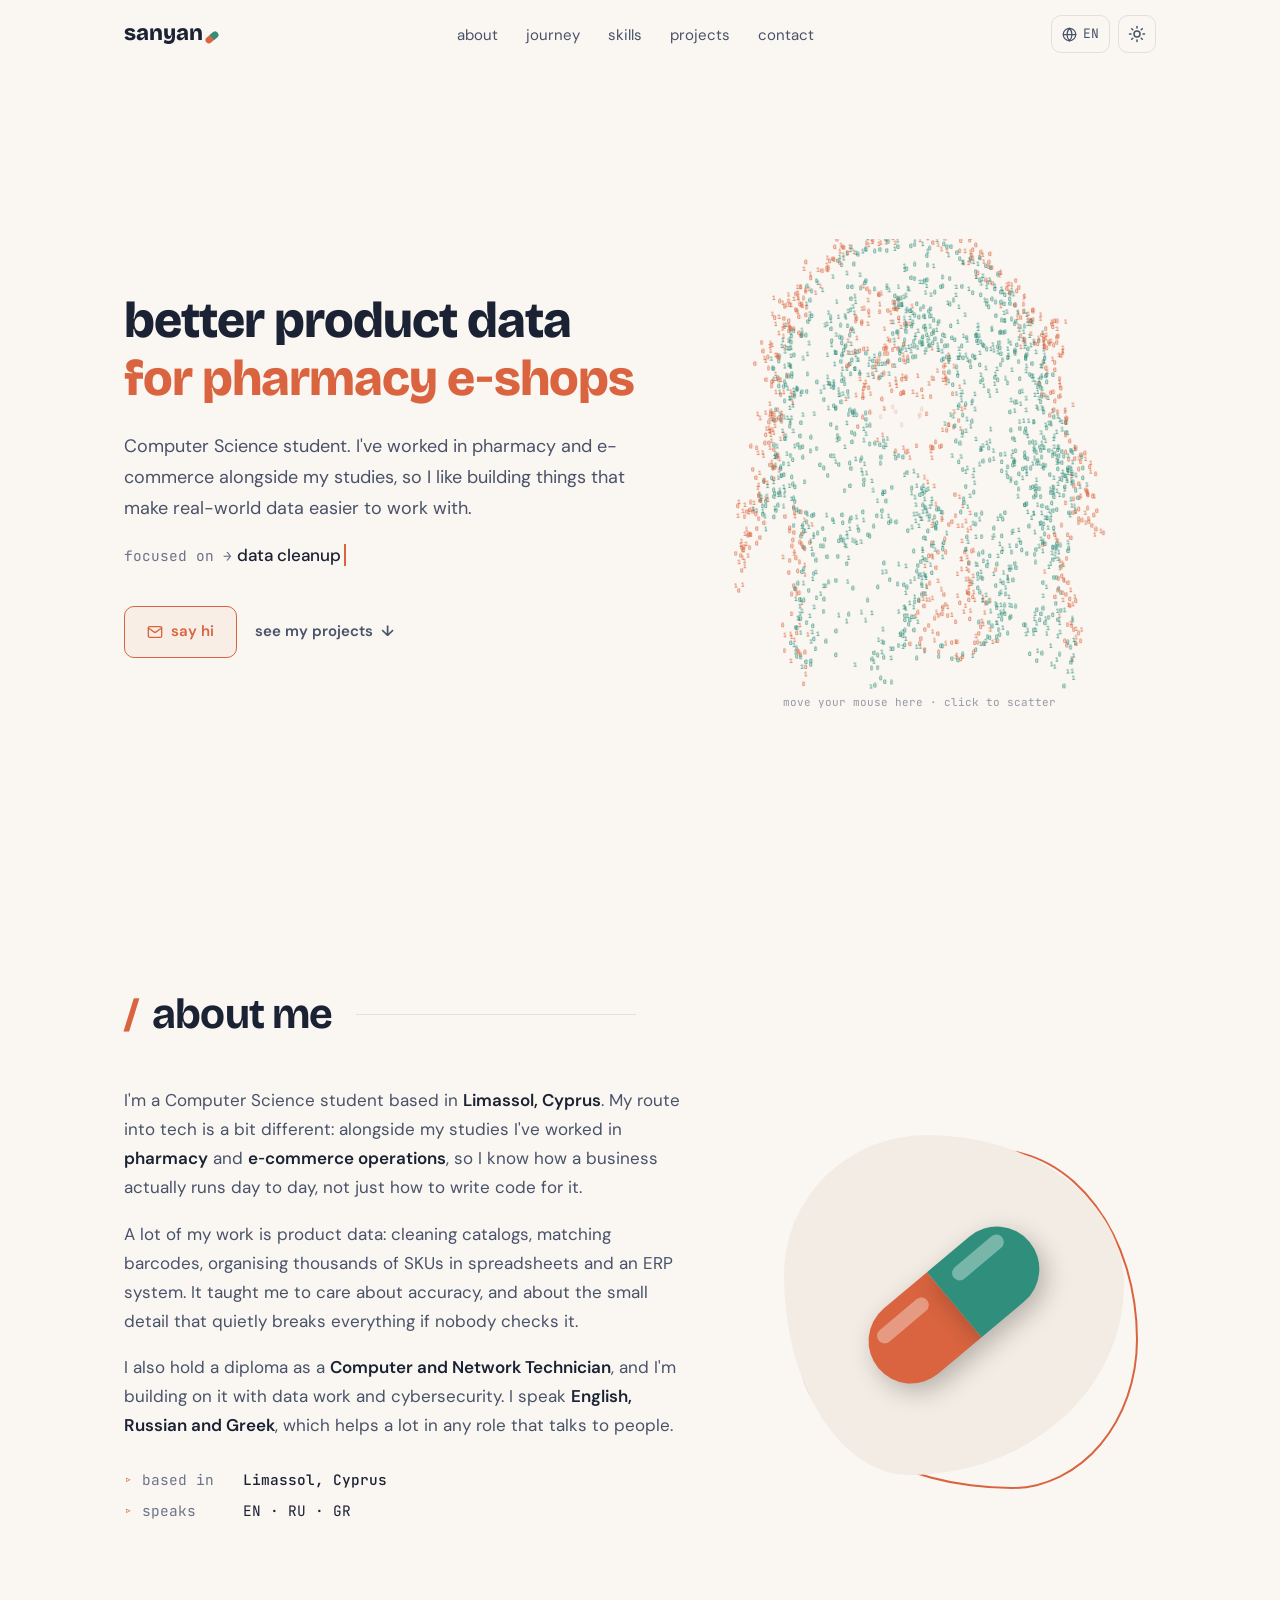
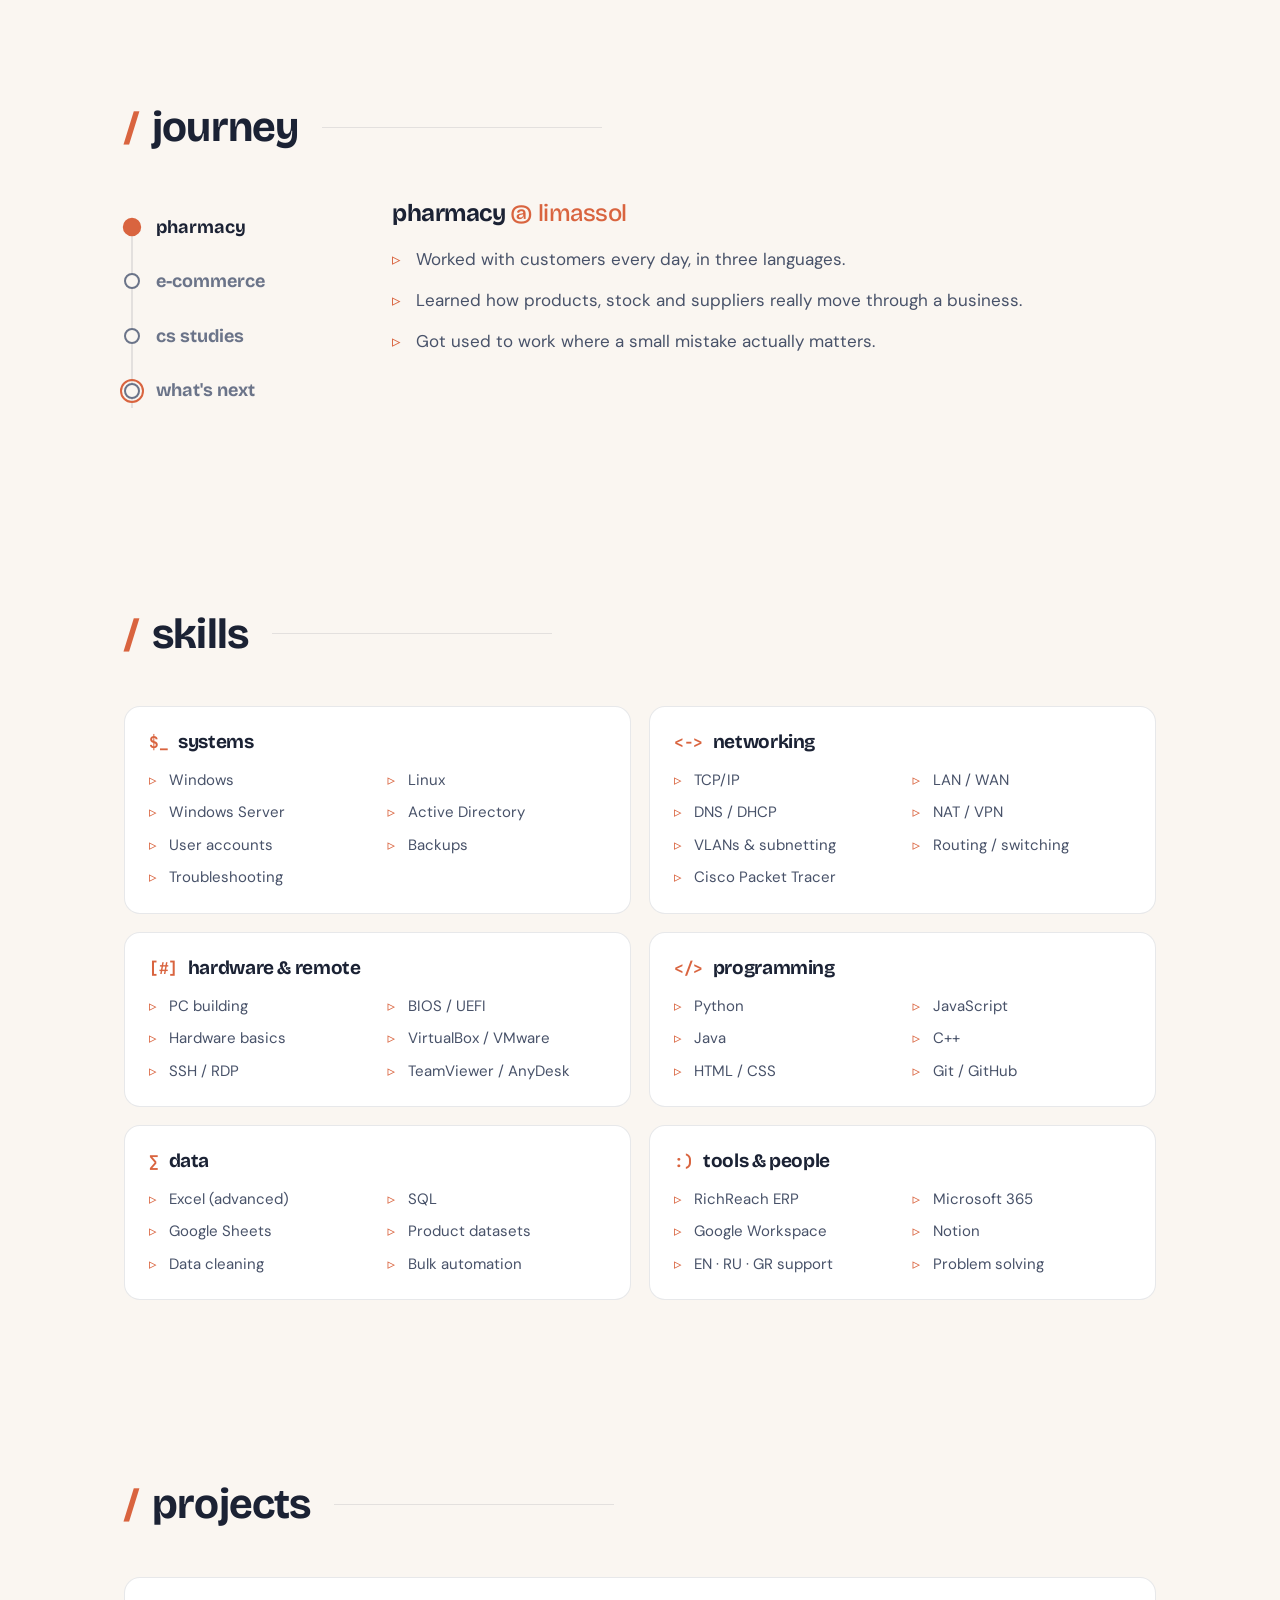
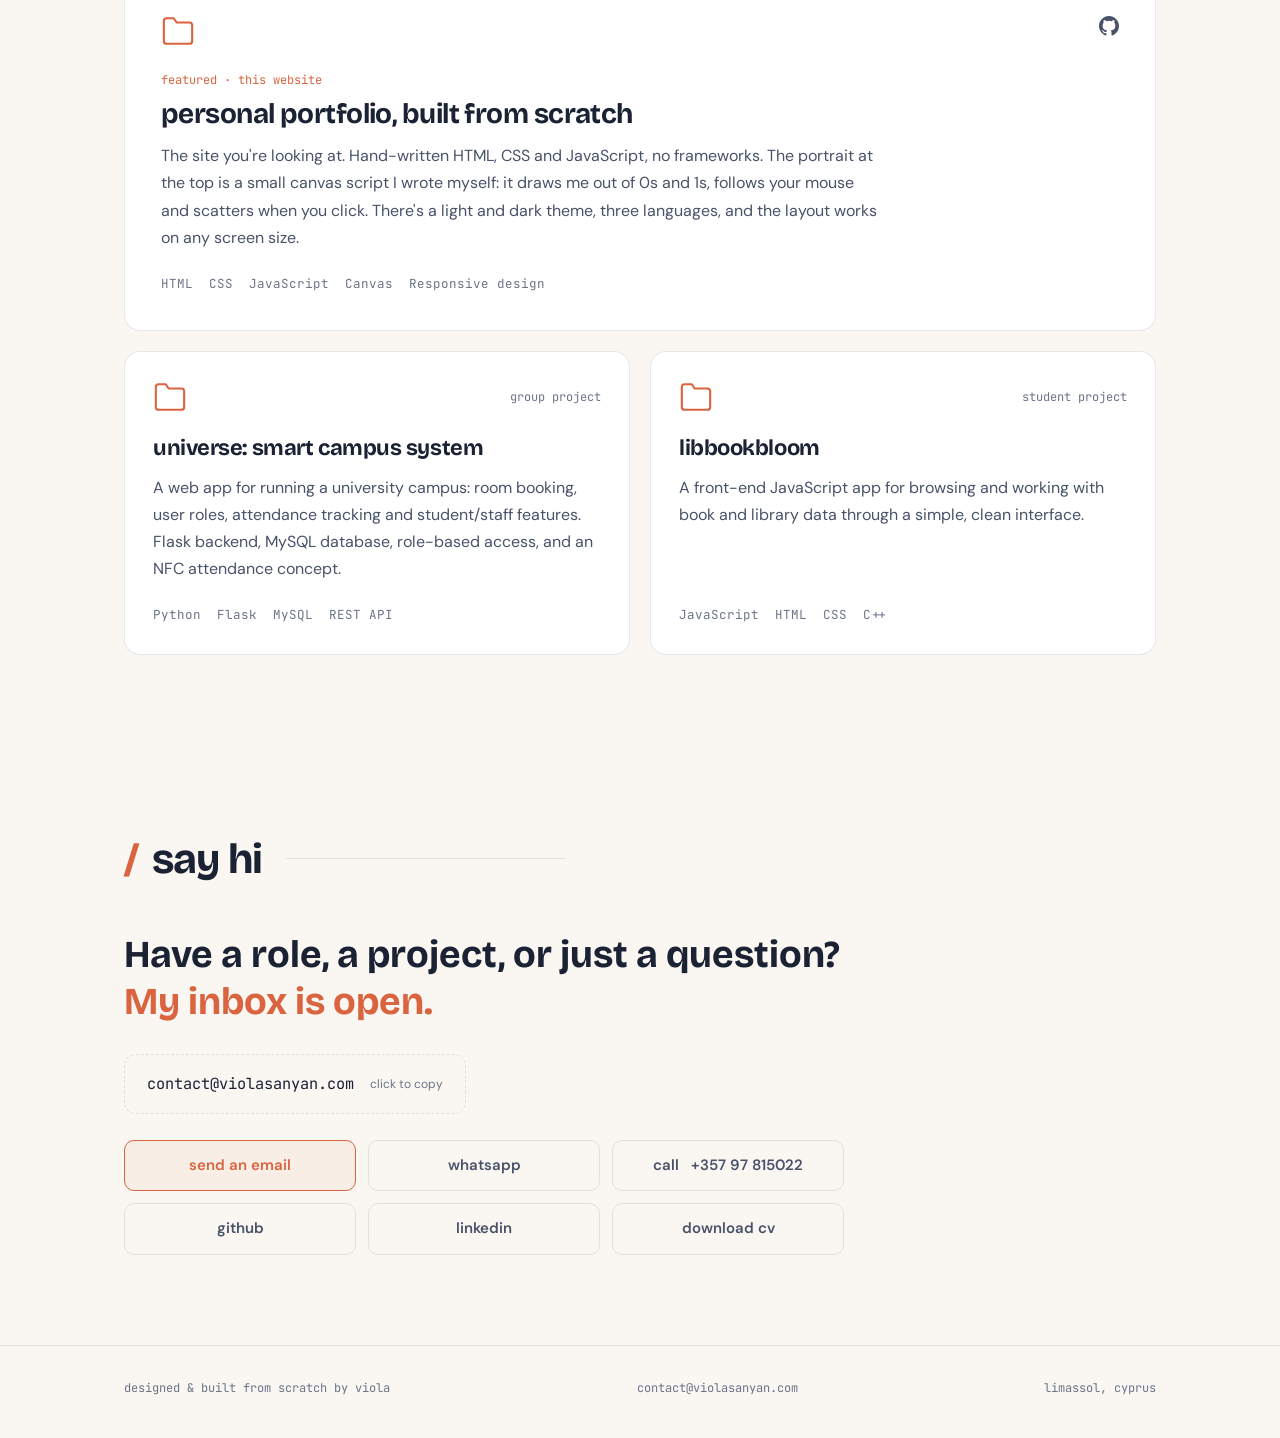
==== commit 81dca413: "Contact buttons in two even rows" ====
--- a/index.html
+++ b/index.html
@@ -22,7 +22,7 @@
     <link rel="preconnect" href="https://fonts.googleapis.com">
     <link rel="preconnect" href="https://fonts.gstatic.com" crossorigin>
     <link href="https://fonts.googleapis.com/css2?family=Bricolage+Grotesque:opsz,wght@12..96,500;12..96,700;12..96,800&family=DM+Sans:opsz,wght@9..40,400;9..40,500;9..40,600&family=JetBrains+Mono:wght@400;500&family=Manrope:wght@400;500;600;700;800&display=swap" rel="stylesheet">
-    <link rel="stylesheet" href="css/style.css?v=5">
+    <link rel="stylesheet" href="css/style.css?v=6">
 </head>
 <body>
 
--- a/css/style.css
+++ b/css/style.css
@@ -562,7 +562,9 @@
 .copy-hint { font-size: 12px; color: var(--text-3); text-transform: lowercase; }
 .copy-email.copied .copy-hint { color: var(--accent-2); }
 
-.contact-links { display: flex; flex-wrap: wrap; gap: 12px; }
+/* Two even rows of three: email · whatsapp · call / github · linkedin · cv */
+.contact-links { display: grid; grid-template-columns: repeat(3, 1fr); gap: 12px; max-width: 720px; }
+.contact-links .btn { justify-content: center; white-space: nowrap; }
 
 /* ============================================================
    FOOTER
@@ -625,6 +627,7 @@
     .projects-grid, .skills-grid { grid-template-columns: 1fr; }
     .project-featured { padding: 28px; }
     .copy-email { font-size: 15px; }
+    .contact-links { grid-template-columns: 1fr; }
     .footer-inner { flex-direction: column; }
 }
 
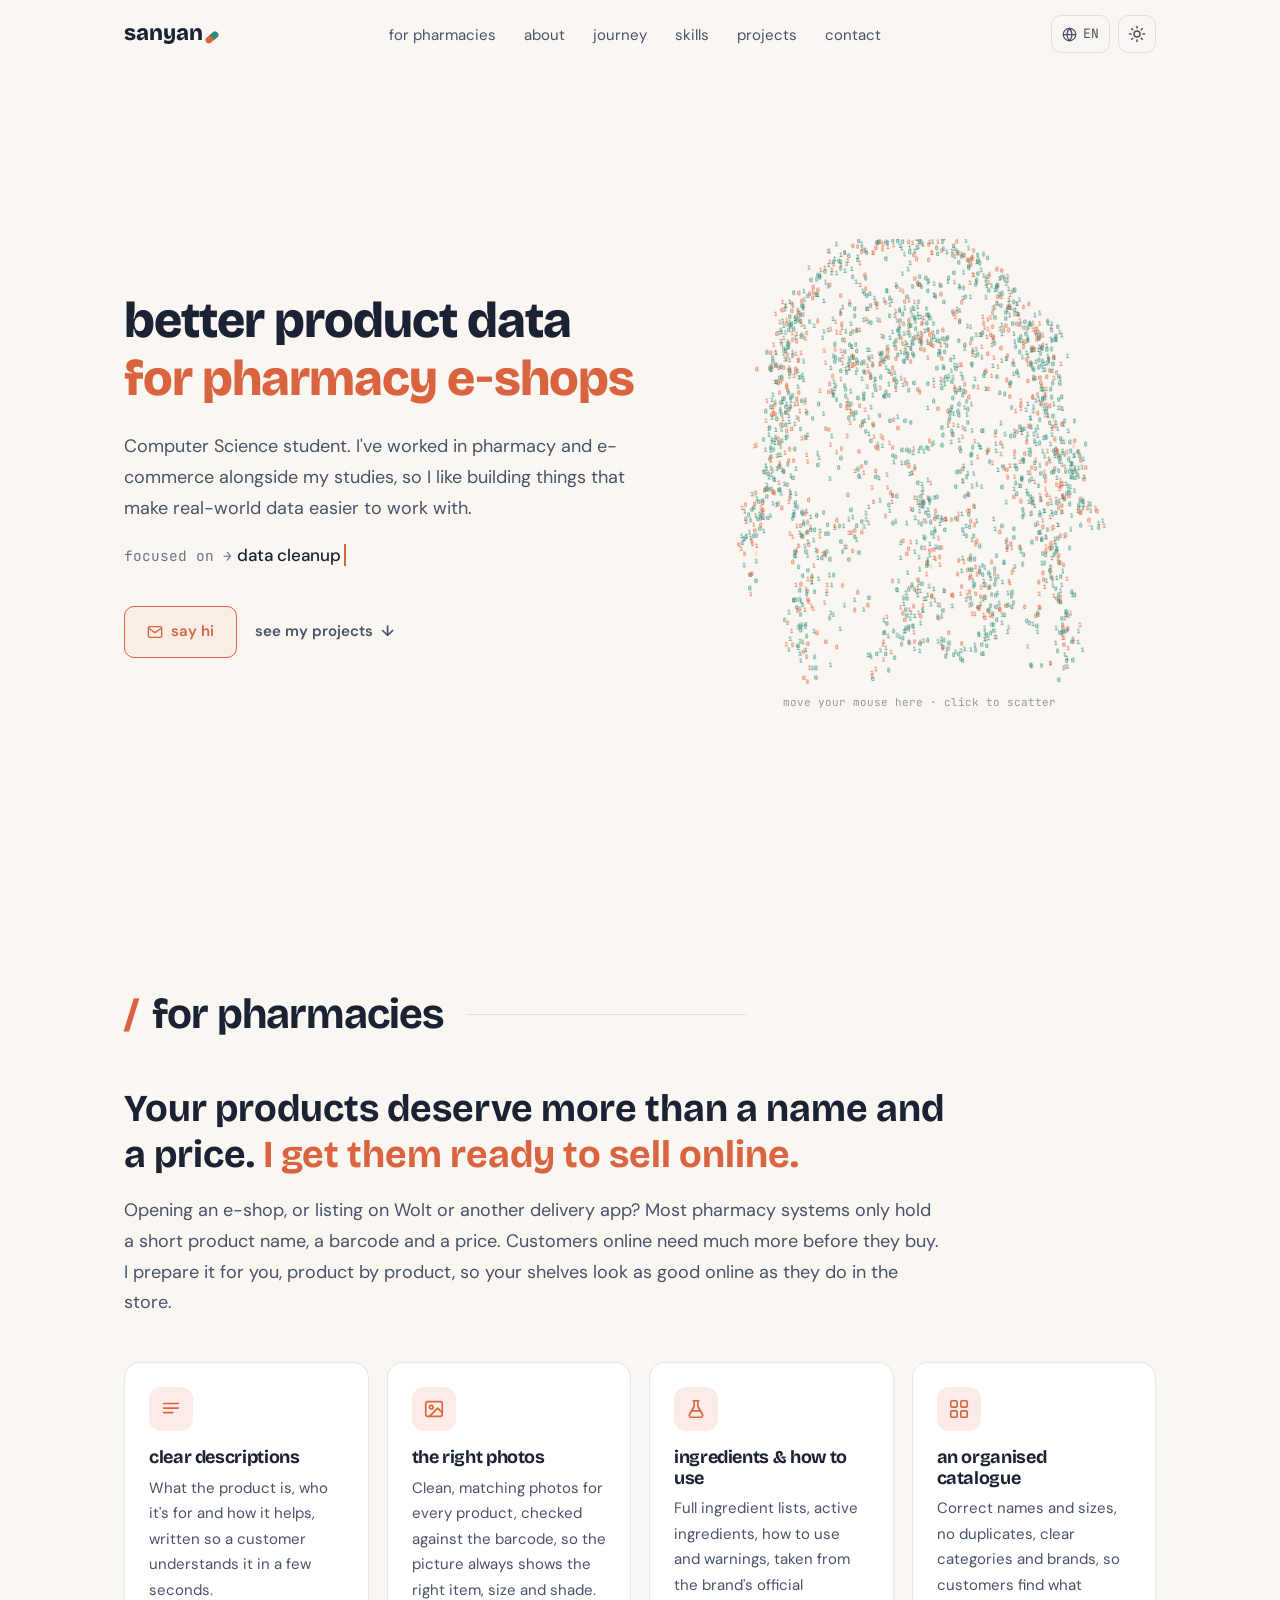
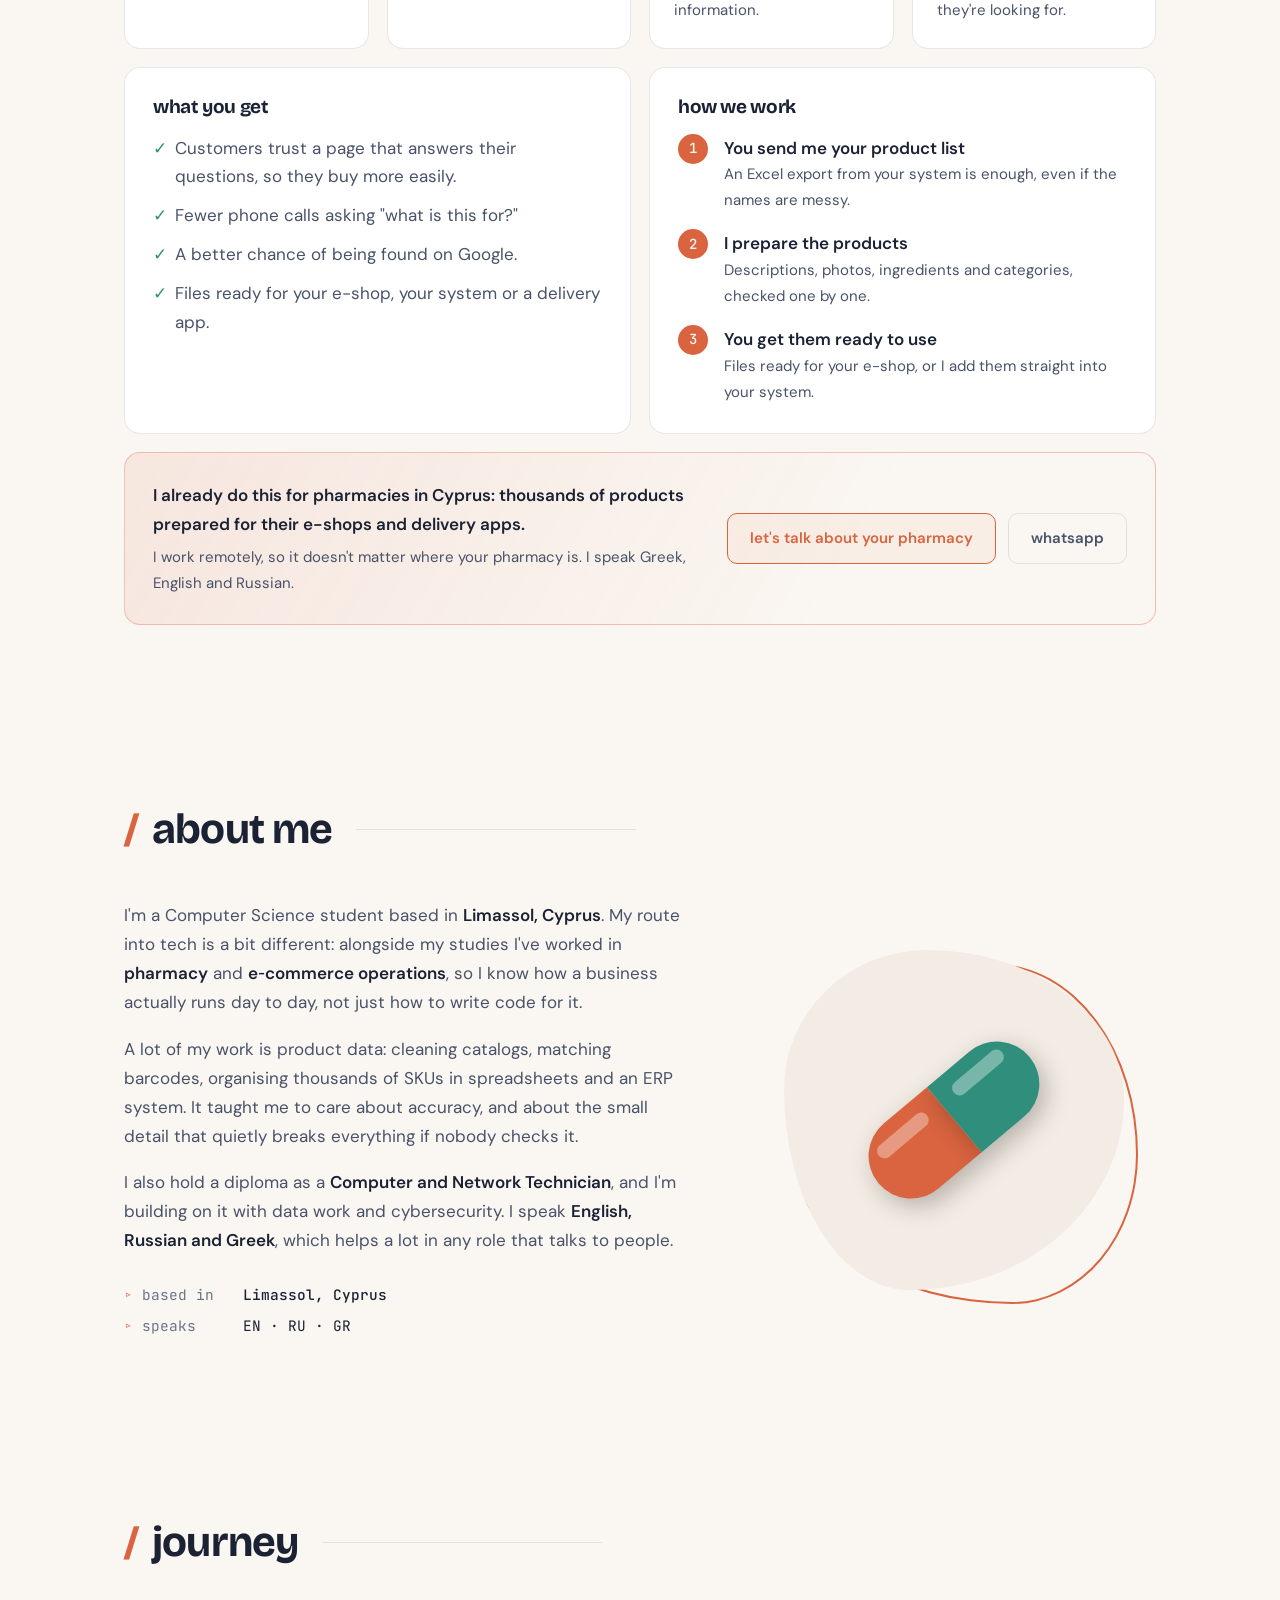
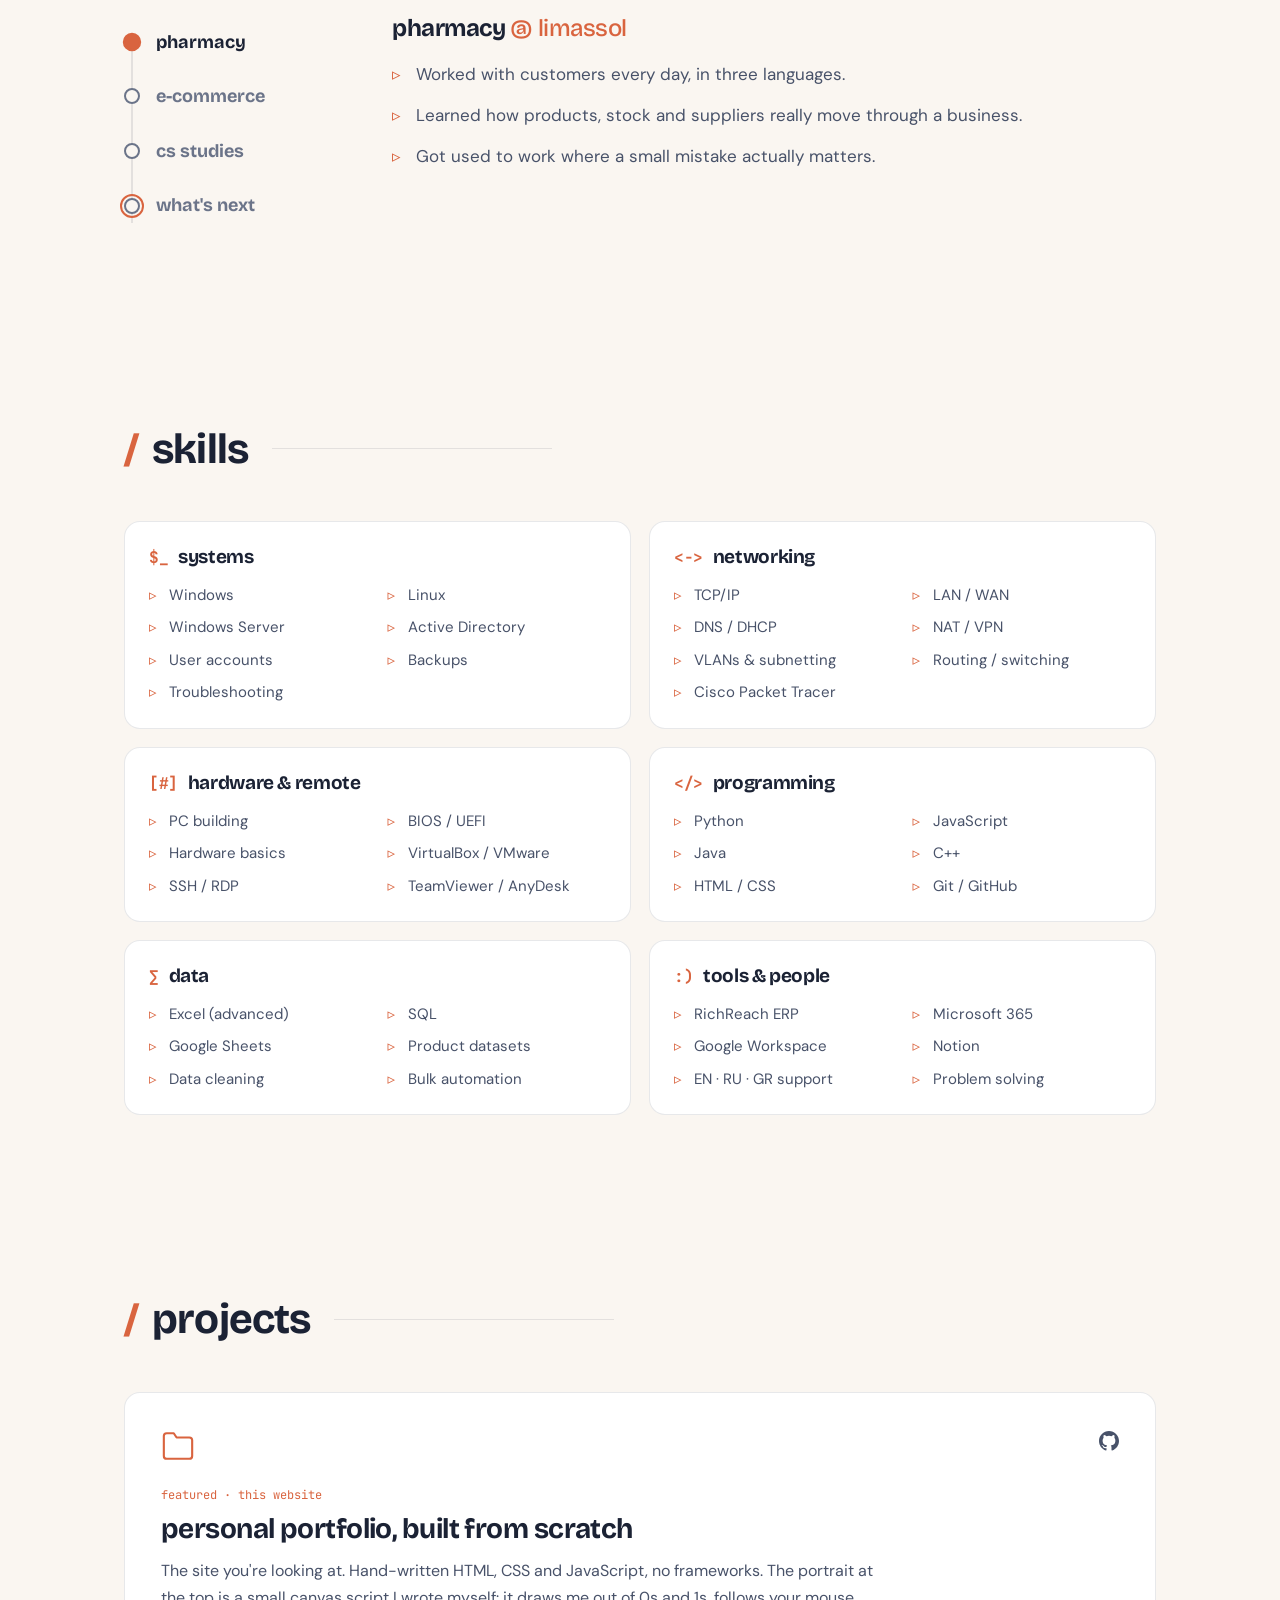
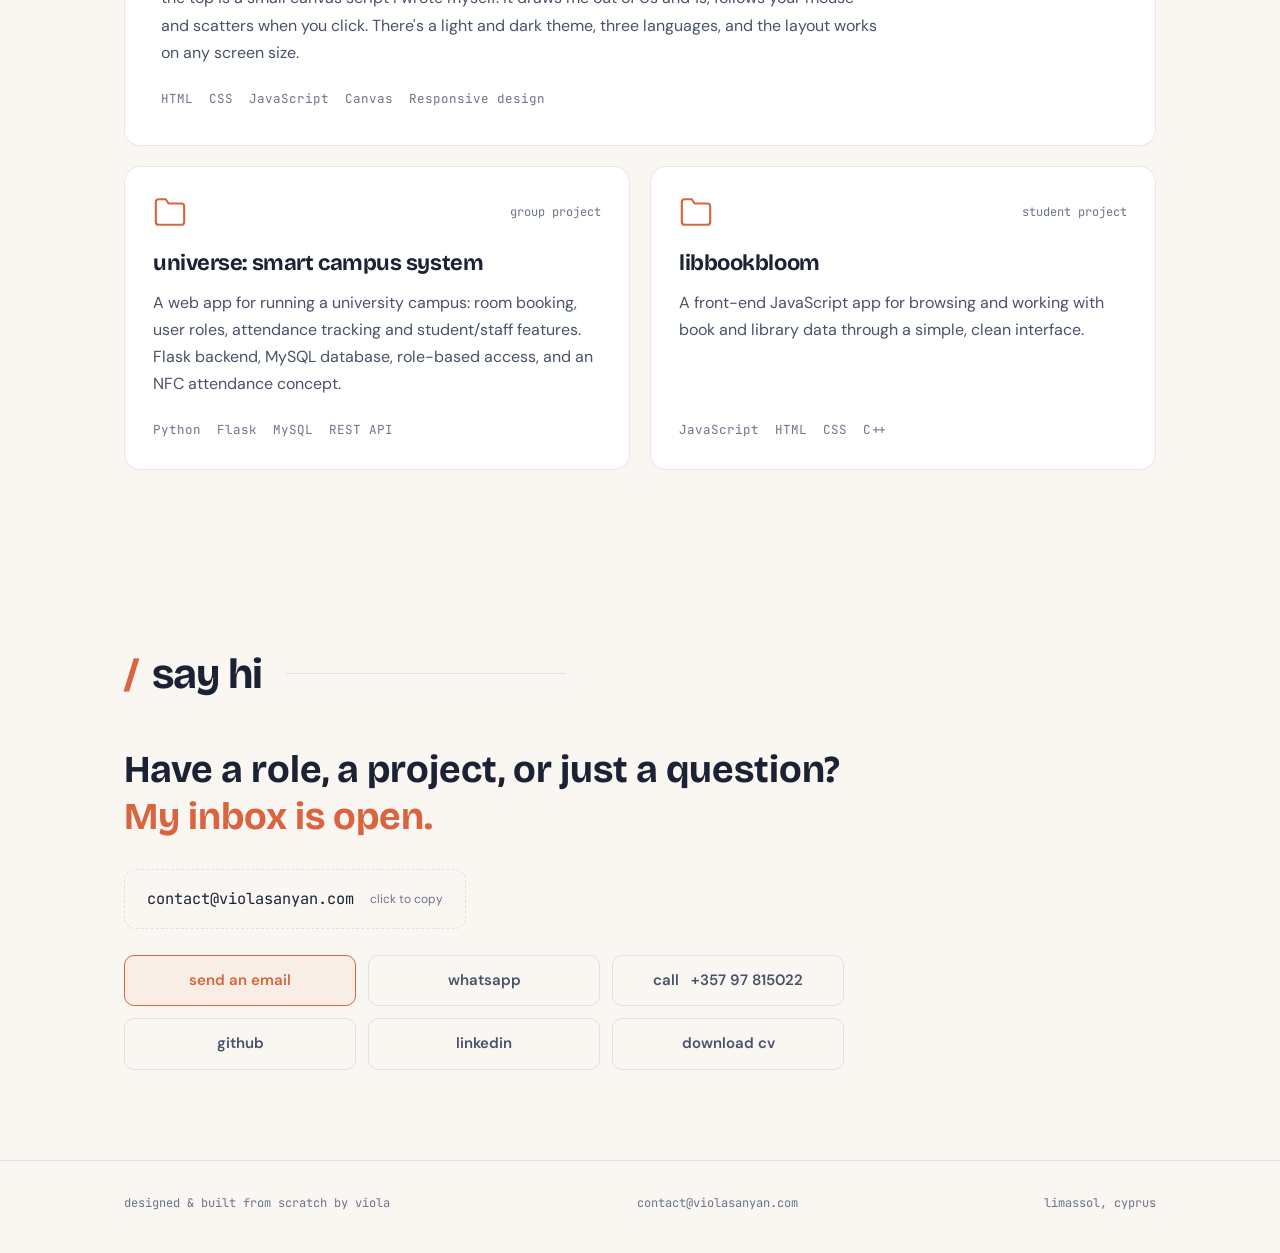
==== commit 4ace67e2: "Add a 'for pharmacies' section: what I offer, in plain language" ====
--- a/index.html
+++ b/index.html
@@ -22,7 +22,7 @@
     <link rel="preconnect" href="https://fonts.googleapis.com">
     <link rel="preconnect" href="https://fonts.gstatic.com" crossorigin>
     <link href="https://fonts.googleapis.com/css2?family=Bricolage+Grotesque:opsz,wght@12..96,500;12..96,700;12..96,800&family=DM+Sans:opsz,wght@9..40,400;9..40,500;9..40,600&family=JetBrains+Mono:wght@400;500&family=Manrope:wght@400;500;600;700;800&display=swap" rel="stylesheet">
-    <link rel="stylesheet" href="css/style.css?v=6">
+    <link rel="stylesheet" href="css/style.css?v=7">
 </head>
 <body>
 
@@ -33,6 +33,7 @@
         <div class="nav-inner">
             <a href="#home" class="nav-logo" aria-label="sanyan, back to top">sanyan<svg class="logo-capsule" viewBox="0 0 72 100" aria-hidden="true"><g transform="translate(36 66) rotate(-40) scale(1.18)"><rect class="cap-a" x="-28" y="-13" width="56" height="26" rx="13"/><path class="cap-b" d="M0 -13 H15 A13 13 0 0 1 15 13 H0 Z"/></g></svg></a>
             <ul class="nav-links" id="navLinks">
+                <li><a href="#pharmacies" class="nav-link" data-i18n="nav.pharmacies">for pharmacies</a></li>
                 <li><a href="#about"    class="nav-link" data-i18n="nav.about">about</a></li>
                 <li><a href="#journey"  class="nav-link" data-i18n="nav.journey">journey</a></li>
                 <li><a href="#skills"   class="nav-link" data-i18n="nav.skills">skills</a></li>
@@ -103,6 +104,74 @@
     </section>
 
     <!-- =====================================================
+         FOR PHARMACIES — what I offer, in plain language
+    ====================================================== -->
+    <section id="pharmacies" class="section">
+        <div class="container">
+            <h2 class="section-title"><span class="slash">/</span> <span data-i18n="ph.title">for pharmacies</span></h2>
+
+            <div class="ph-intro reveal">
+                <p class="ph-big" data-i18n="ph.big">Your products deserve more than a name and a price. <span class="accent">I get them ready to sell online.</span></p>
+                <p class="ph-lead" data-i18n="ph.intro">Opening an e-shop, or listing on Wolt or another delivery app? Most pharmacy systems only hold a short product name, a barcode and a price. Customers online need much more before they buy. I prepare it for you, product by product, so your shelves look as good online as they do in the store.</p>
+            </div>
+
+            <div class="services-grid">
+                    <div class="service-card reveal">
+                        <span class="service-icon"><svg width="22" height="22" viewBox="0 0 24 24" fill="none" stroke="currentColor" stroke-width="1.8" stroke-linecap="round" stroke-linejoin="round" aria-hidden="true"><path d="M4 6h16M4 11h16M4 16h10"/></svg></span>
+                        <h3 data-i18n="ph.c1Title">Clear descriptions</h3>
+                        <p data-i18n="ph.c1Text">What the product is, who it's for and how it helps, written so a customer understands it in a few seconds.</p>
+                    </div>
+                    <div class="service-card reveal">
+                        <span class="service-icon"><svg width="22" height="22" viewBox="0 0 24 24" fill="none" stroke="currentColor" stroke-width="1.8" stroke-linecap="round" stroke-linejoin="round" aria-hidden="true"><rect x="3" y="4" width="18" height="16" rx="2"/><circle cx="9" cy="10" r="2"/><path d="m21 16-5-5-9 9"/></svg></span>
+                        <h3 data-i18n="ph.c2Title">The right photos</h3>
+                        <p data-i18n="ph.c2Text">Clean, matching photos for every product, checked against the barcode, so the picture always shows the right item, size and shade.</p>
+                    </div>
+                    <div class="service-card reveal">
+                        <span class="service-icon"><svg width="22" height="22" viewBox="0 0 24 24" fill="none" stroke="currentColor" stroke-width="1.8" stroke-linecap="round" stroke-linejoin="round" aria-hidden="true"><path d="M9 3h6M10 3v6L5 18a2 2 0 0 0 1.7 3h10.6a2 2 0 0 0 1.7-3l-5-9V3"/><path d="M7.5 14h9"/></svg></span>
+                        <h3 data-i18n="ph.c3Title">Ingredients &amp; how to use</h3>
+                        <p data-i18n="ph.c3Text">Full ingredient lists, active ingredients, how to use and warnings, taken from the brand's official information.</p>
+                    </div>
+                    <div class="service-card reveal">
+                        <span class="service-icon"><svg width="22" height="22" viewBox="0 0 24 24" fill="none" stroke="currentColor" stroke-width="1.8" stroke-linecap="round" stroke-linejoin="round" aria-hidden="true"><rect x="3" y="3" width="7" height="7" rx="1.5"/><rect x="14" y="3" width="7" height="7" rx="1.5"/><rect x="3" y="14" width="7" height="7" rx="1.5"/><rect x="14" y="14" width="7" height="7" rx="1.5"/></svg></span>
+                        <h3 data-i18n="ph.c4Title">An organised catalogue</h3>
+                        <p data-i18n="ph.c4Text">Correct names and sizes, no duplicates, clear categories and brands, so customers find what they're looking for.</p>
+                    </div>
+            </div>
+
+            <div class="ph-columns">
+                <div class="ph-box reveal">
+                    <h3 data-i18n="ph.whyTitle">what you get</h3>
+                    <ul class="ph-list">
+                        <li data-i18n="ph.w1">Customers trust a page that answers their questions, so they buy more easily.</li>
+                        <li data-i18n="ph.w2">Fewer phone calls asking "what is this for?"</li>
+                        <li data-i18n="ph.w3">A better chance of being found on Google.</li>
+                        <li data-i18n="ph.w4">Files ready for your e-shop, your system or a delivery app.</li>
+                    </ul>
+                </div>
+                <div class="ph-box reveal">
+                    <h3 data-i18n="ph.howTitle">how we work</h3>
+                    <ol class="ph-steps">
+                        <li><b data-i18n="ph.s1Title">You send me your product list</b><span data-i18n="ph.s1Text">An Excel export from your system is enough, even if the names are messy.</span></li>
+                        <li><b data-i18n="ph.s2Title">I prepare the products</b><span data-i18n="ph.s2Text">Descriptions, photos, ingredients and categories, checked one by one.</span></li>
+                        <li><b data-i18n="ph.s3Title">You get them ready to use</b><span data-i18n="ph.s3Text">Files ready for your e-shop, or I add them straight into your system.</span></li>
+                    </ol>
+                </div>
+            </div>
+
+            <div class="ph-cta reveal">
+                <div>
+                    <p class="ph-proof" data-i18n="ph.proof">I already do this for pharmacies in Cyprus: thousands of products prepared for their e-shops and delivery apps.</p>
+                    <p class="ph-remote" data-i18n="ph.remote">I work remotely, so it doesn't matter where your pharmacy is. I speak Greek, English and Russian.</p>
+                </div>
+                <div class="ph-cta-buttons">
+                    <a href="#contact" class="btn btn-primary" data-i18n="ph.cta">let's talk about your pharmacy</a>
+                    <a href="https://wa.me/35797815022" target="_blank" rel="noopener" class="btn btn-outline">whatsapp</a>
+                </div>
+            </div>
+        </div>
+    </section>
+
+    <!-- =====================================================
          ABOUT
     ====================================================== -->
     <section id="about" class="section">
@@ -406,7 +475,7 @@
     </footer>
 
     <script src="js/portrait-data.js"></script>
-    <script src="js/i18n.js?v=2"></script>
+    <script src="js/i18n.js?v=3"></script>
     <script src="js/script.js?v=4"></script>
 </body>
 </html>
--- a/css/style.css
+++ b/css/style.css
@@ -449,6 +449,52 @@
    SKILLS
    Two columns on desktop, one on phones (see media queries).
    ============================================================ */
+/* ---------- For pharmacies ----------
+   Intro sentence, four service cards, then "what you get" and
+   "how we work" side by side, and a call-to-action box. */
+.ph-intro { max-width: 820px; margin-bottom: 44px; }
+.ph-big { font-family: var(--font-head); font-weight: 700; font-size: clamp(26px, 3.4vw, 38px); line-height: 1.2; color: var(--text); margin-bottom: 18px; }
+.ph-lead { color: var(--text-2); font-size: 18px; }
+
+.services-grid { display: grid; grid-template-columns: repeat(4, 1fr); gap: 18px; margin-bottom: 18px; }
+.service-card {
+    background: var(--surface); border: 1px solid var(--border); border-radius: var(--radius);
+    padding: 24px; transition: transform .3s var(--ease), border-color .3s;
+}
+.service-card:hover { transform: translateY(-4px); border-color: rgba(var(--accent-rgb), .4); }
+.service-icon {
+    display: inline-grid; place-items: center; width: 44px; height: 44px; margin-bottom: 16px;
+    border-radius: 12px; background: rgba(var(--accent-rgb), .12); color: var(--accent);
+}
+.service-card h3 { font-size: 18px; margin-bottom: 8px; }
+.service-card p { font-size: 15px; color: var(--text-2); }
+
+.ph-columns { display: grid; grid-template-columns: 1fr 1fr; gap: 18px; margin-bottom: 18px; }
+.ph-box { background: var(--surface); border: 1px solid var(--border); border-radius: var(--radius); padding: 28px; }
+.ph-box h3 { font-size: 19px; margin-bottom: 16px; }
+.ph-list { display: grid; gap: 10px; color: var(--text-2); }
+.ph-list li { padding-left: 22px; position: relative; }
+.ph-list li::before { content: "✓"; position: absolute; left: 0; color: var(--accent-2); font-weight: 700; }
+.ph-steps { list-style: none; counter-reset: step; display: grid; gap: 16px; }
+.ph-steps li { counter-increment: step; display: grid; grid-template-columns: 34px 1fr; column-gap: 12px; }
+.ph-steps li::before {
+    content: counter(step); grid-row: span 2;
+    width: 30px; height: 30px; border-radius: 50%; display: grid; place-items: center;
+    background: var(--accent); color: var(--bg); font-family: var(--font-mono); font-size: 14px; font-weight: 500;
+}
+.ph-steps b { color: var(--text); font-weight: 600; }
+.ph-steps span { color: var(--text-2); font-size: 15px; }
+
+.ph-cta {
+    display: flex; justify-content: space-between; align-items: center; gap: 28px;
+    padding: 28px; border-radius: var(--radius);
+    border: 1px solid rgba(var(--accent-rgb), .35);
+    background: linear-gradient(120deg, rgba(var(--accent-rgb), .10), transparent 70%);
+}
+.ph-proof { color: var(--text); font-weight: 600; margin-bottom: 6px; }
+.ph-remote { color: var(--text-2); font-size: 15px; }
+.ph-cta-buttons { display: flex; gap: 12px; flex-shrink: 0; }
+
 .skills-grid { display: grid; grid-template-columns: repeat(2, 1fr); gap: 18px; }
 
 .skill-card {
@@ -587,6 +633,9 @@
 
 /* Tablet: stack the hero and about columns */
 @media (max-width: 900px) {
+    .services-grid { grid-template-columns: repeat(2, 1fr); }
+    .ph-columns { grid-template-columns: 1fr; }
+    .ph-cta { flex-direction: column; align-items: flex-start; }
     .hero-grid { grid-template-columns: 1fr; }
     .hero-art { max-width: 420px; margin: 0 auto; }
     .about-grid { grid-template-columns: 1fr; gap: 48px; }
@@ -628,6 +677,9 @@
     .project-featured { padding: 28px; }
     .copy-email { font-size: 15px; }
     .contact-links { grid-template-columns: 1fr; }
+    .services-grid { grid-template-columns: 1fr; }
+    .ph-cta-buttons { flex-direction: column; width: 100%; }
+    .ph-cta-buttons .btn { justify-content: center; }
     .footer-inner { flex-direction: column; }
 }
 
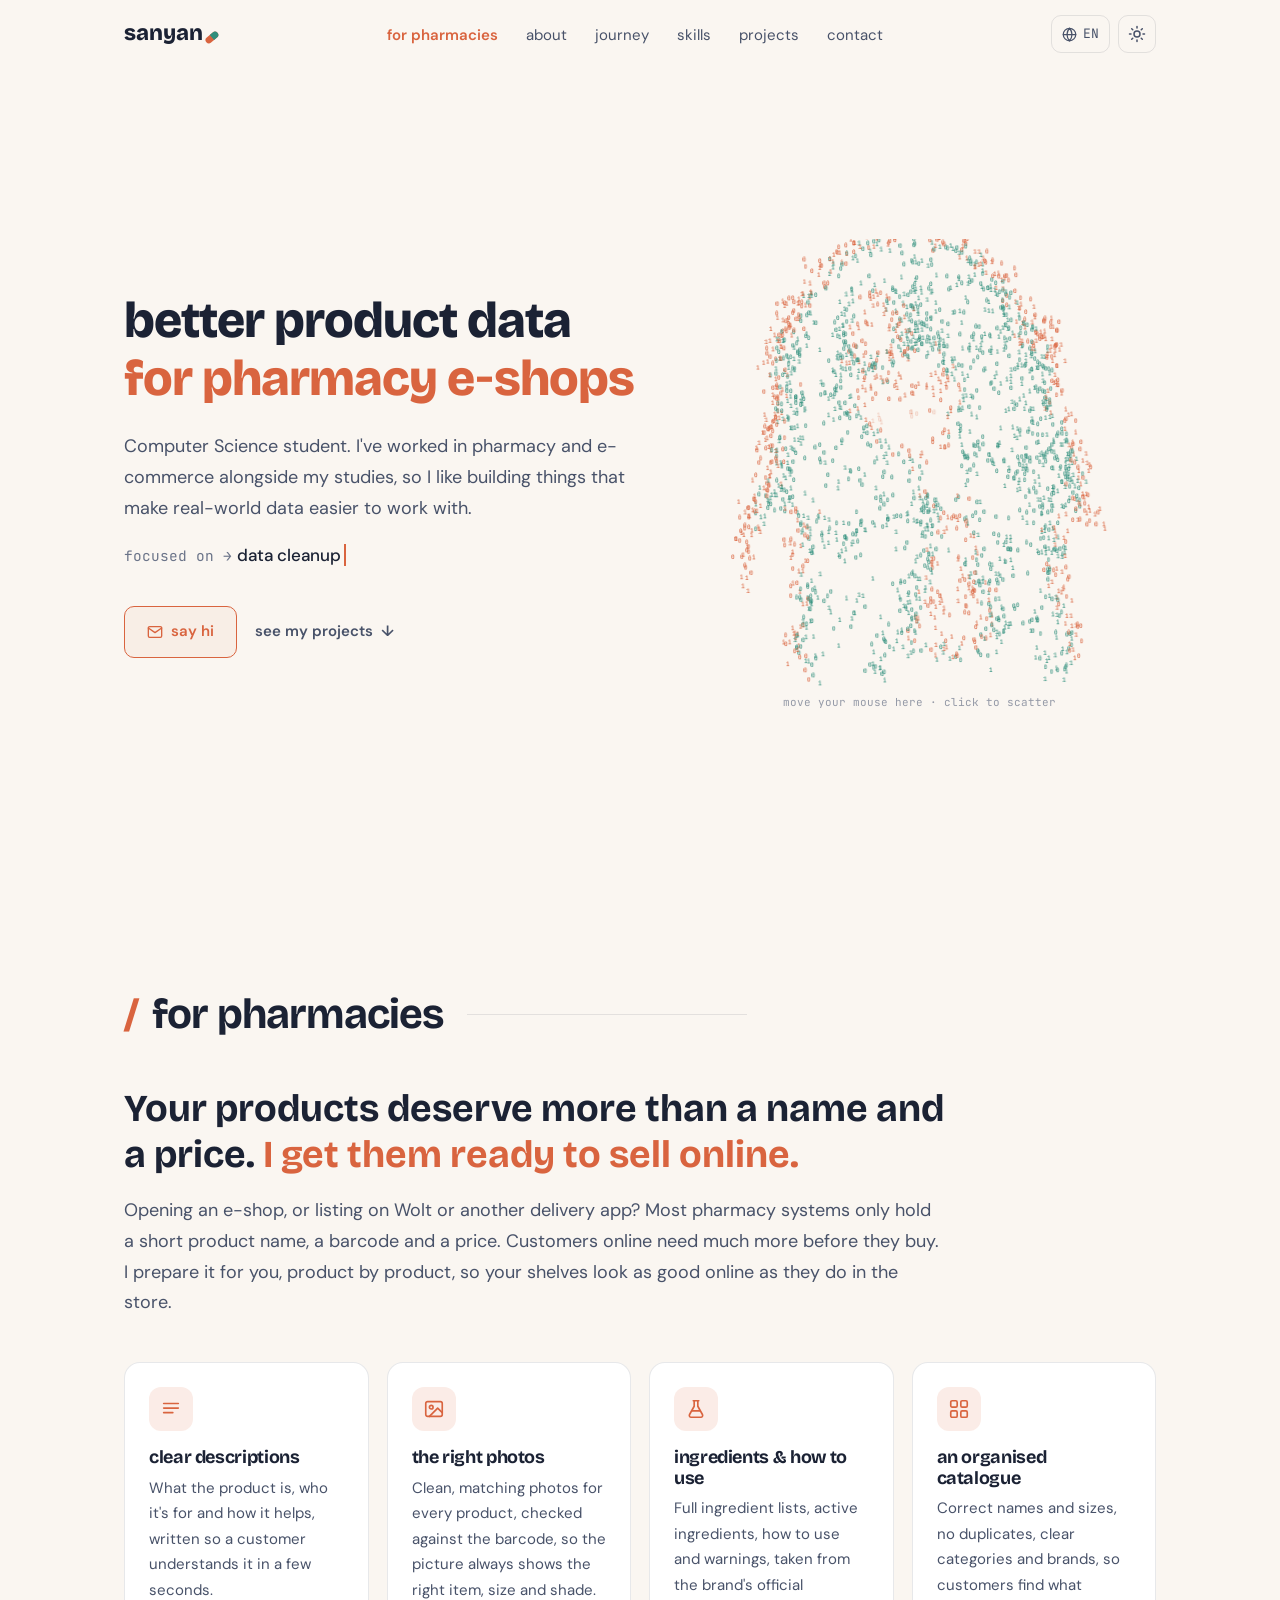
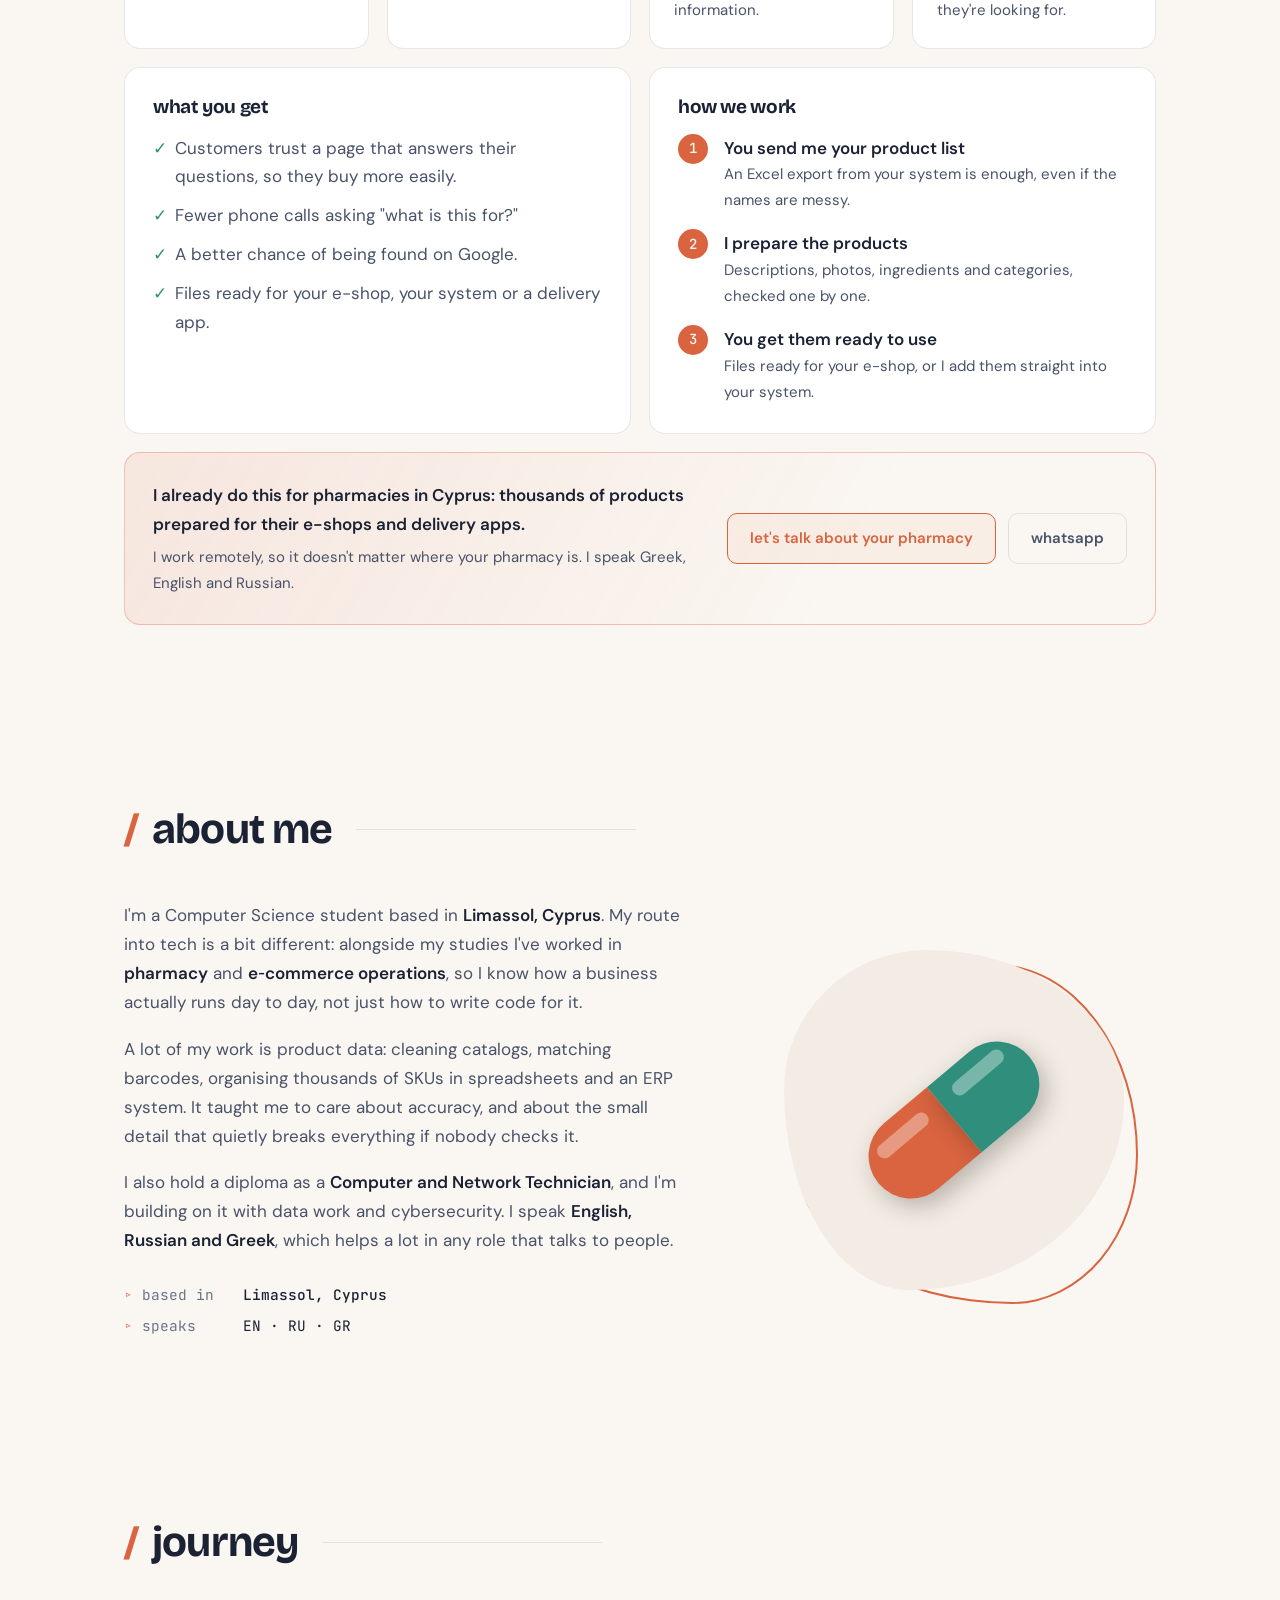
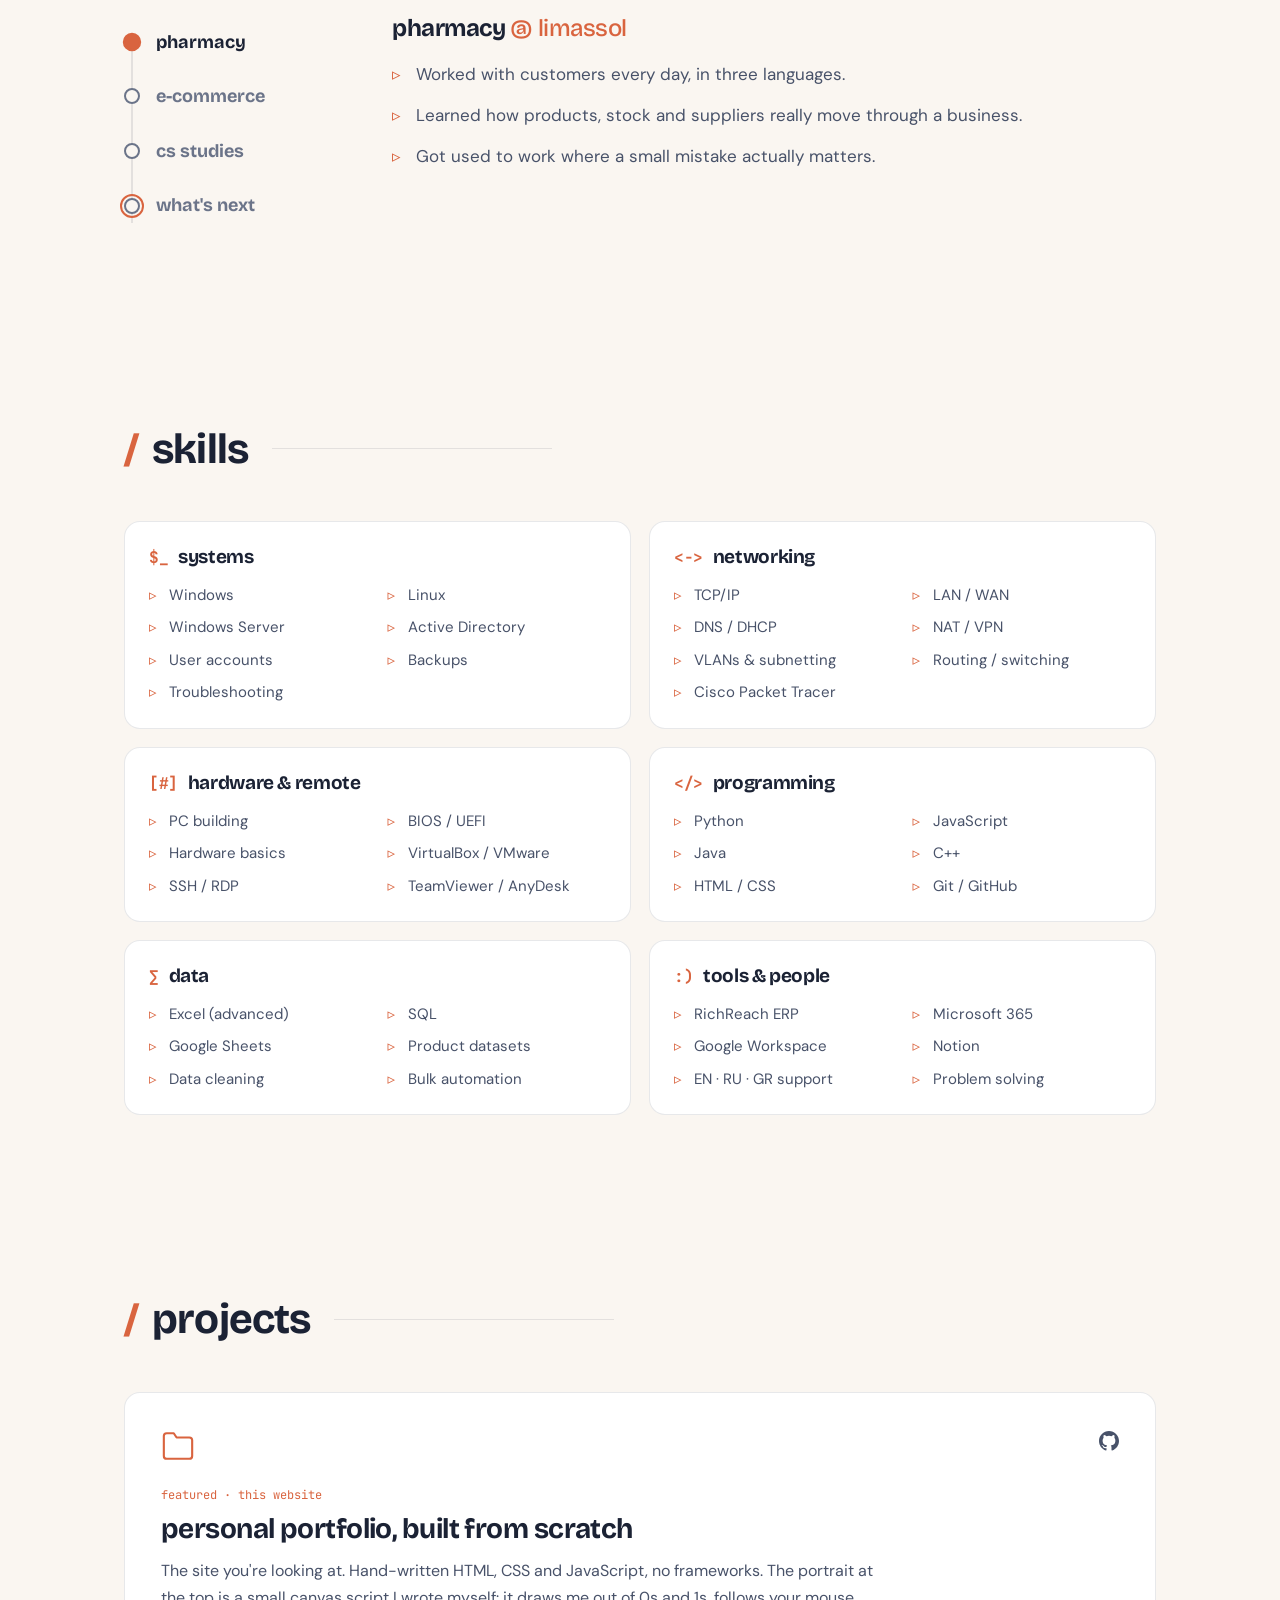
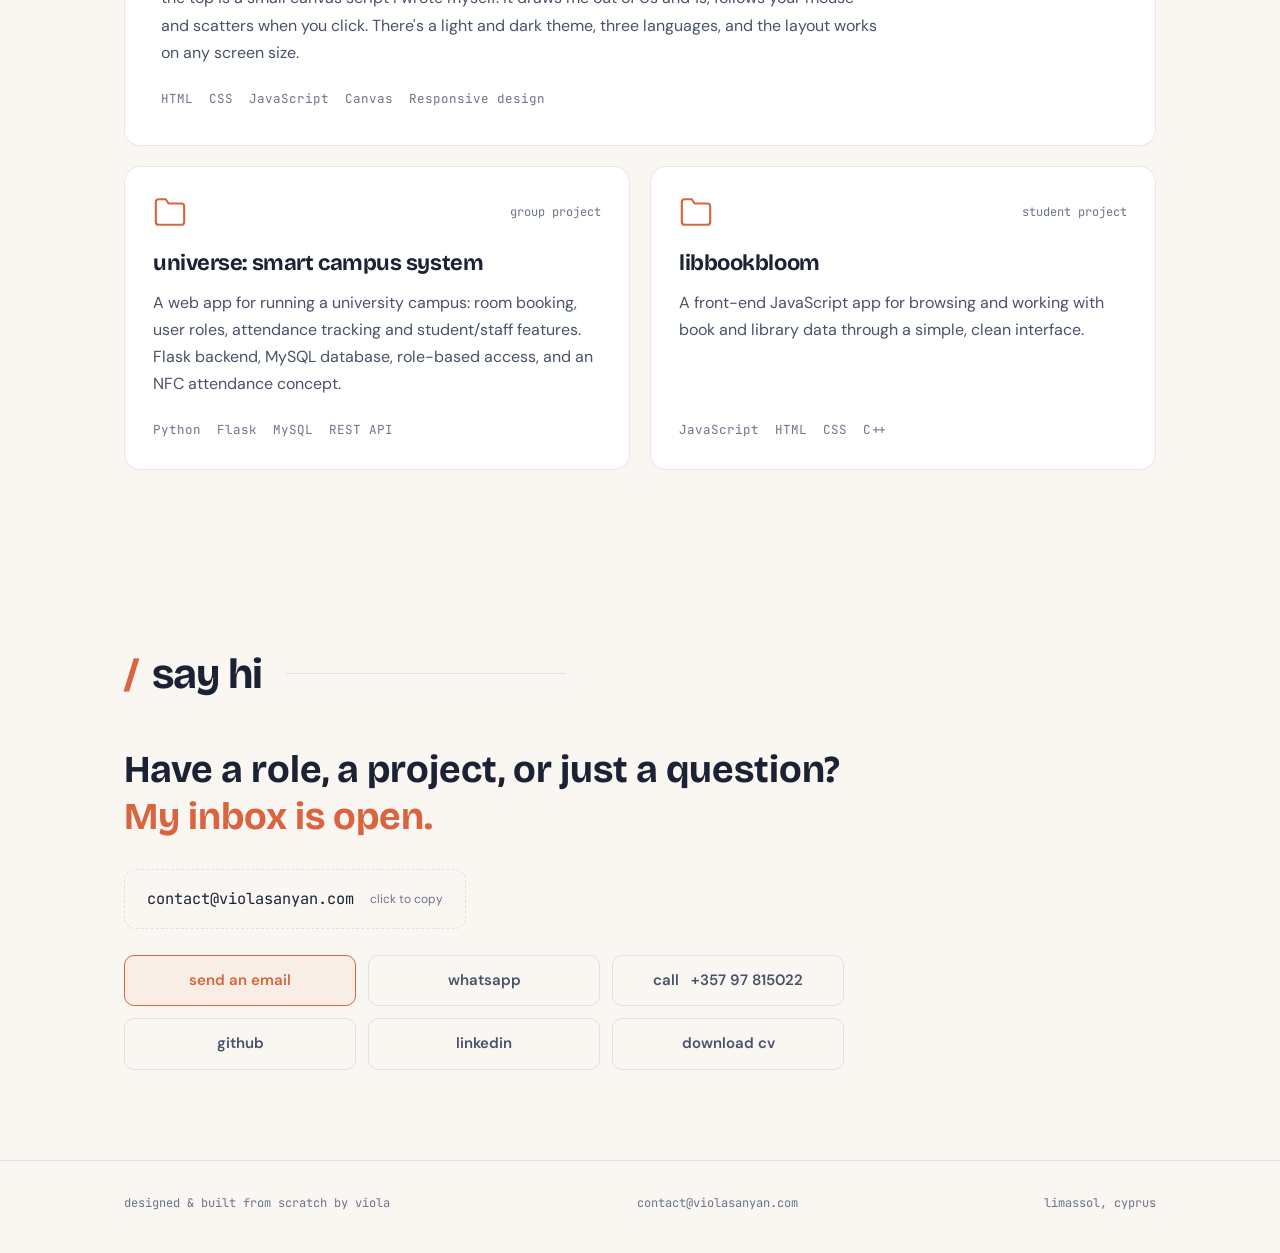
==== commit 249627bb: "Highlight 'for pharmacies' in the menu" ====
--- a/index.html
+++ b/index.html
@@ -22,7 +22,7 @@
     <link rel="preconnect" href="https://fonts.googleapis.com">
     <link rel="preconnect" href="https://fonts.gstatic.com" crossorigin>
     <link href="https://fonts.googleapis.com/css2?family=Bricolage+Grotesque:opsz,wght@12..96,500;12..96,700;12..96,800&family=DM+Sans:opsz,wght@9..40,400;9..40,500;9..40,600&family=JetBrains+Mono:wght@400;500&family=Manrope:wght@400;500;600;700;800&display=swap" rel="stylesheet">
-    <link rel="stylesheet" href="css/style.css?v=7">
+    <link rel="stylesheet" href="css/style.css?v=8">
 </head>
 <body>
 
@@ -33,7 +33,7 @@
         <div class="nav-inner">
             <a href="#home" class="nav-logo" aria-label="sanyan, back to top">sanyan<svg class="logo-capsule" viewBox="0 0 72 100" aria-hidden="true"><g transform="translate(36 66) rotate(-40) scale(1.18)"><rect class="cap-a" x="-28" y="-13" width="56" height="26" rx="13"/><path class="cap-b" d="M0 -13 H15 A13 13 0 0 1 15 13 H0 Z"/></g></svg></a>
             <ul class="nav-links" id="navLinks">
-                <li><a href="#pharmacies" class="nav-link" data-i18n="nav.pharmacies">for pharmacies</a></li>
+                <li><a href="#pharmacies" class="nav-link nav-link-highlight" data-i18n="nav.pharmacies">for pharmacies</a></li>
                 <li><a href="#about"    class="nav-link" data-i18n="nav.about">about</a></li>
                 <li><a href="#journey"  class="nav-link" data-i18n="nav.journey">journey</a></li>
                 <li><a href="#skills"   class="nav-link" data-i18n="nav.skills">skills</a></li>
--- a/css/style.css
+++ b/css/style.css
@@ -157,6 +157,8 @@
 .nav-links { display: flex; gap: 28px; }
 .nav-link { font-size: 15px; color: var(--text-2); transition: color .2s; }
 .nav-link:hover, .nav-link.active { color: var(--text); }
+/* "for pharmacies" stands out in the menu (peach accent) */
+.nav-link-highlight, .nav-link-highlight:hover, .nav-link-highlight.active { color: var(--accent); font-weight: 600; }
 
 .nav-actions { display: flex; align-items: center; gap: 8px; }
 
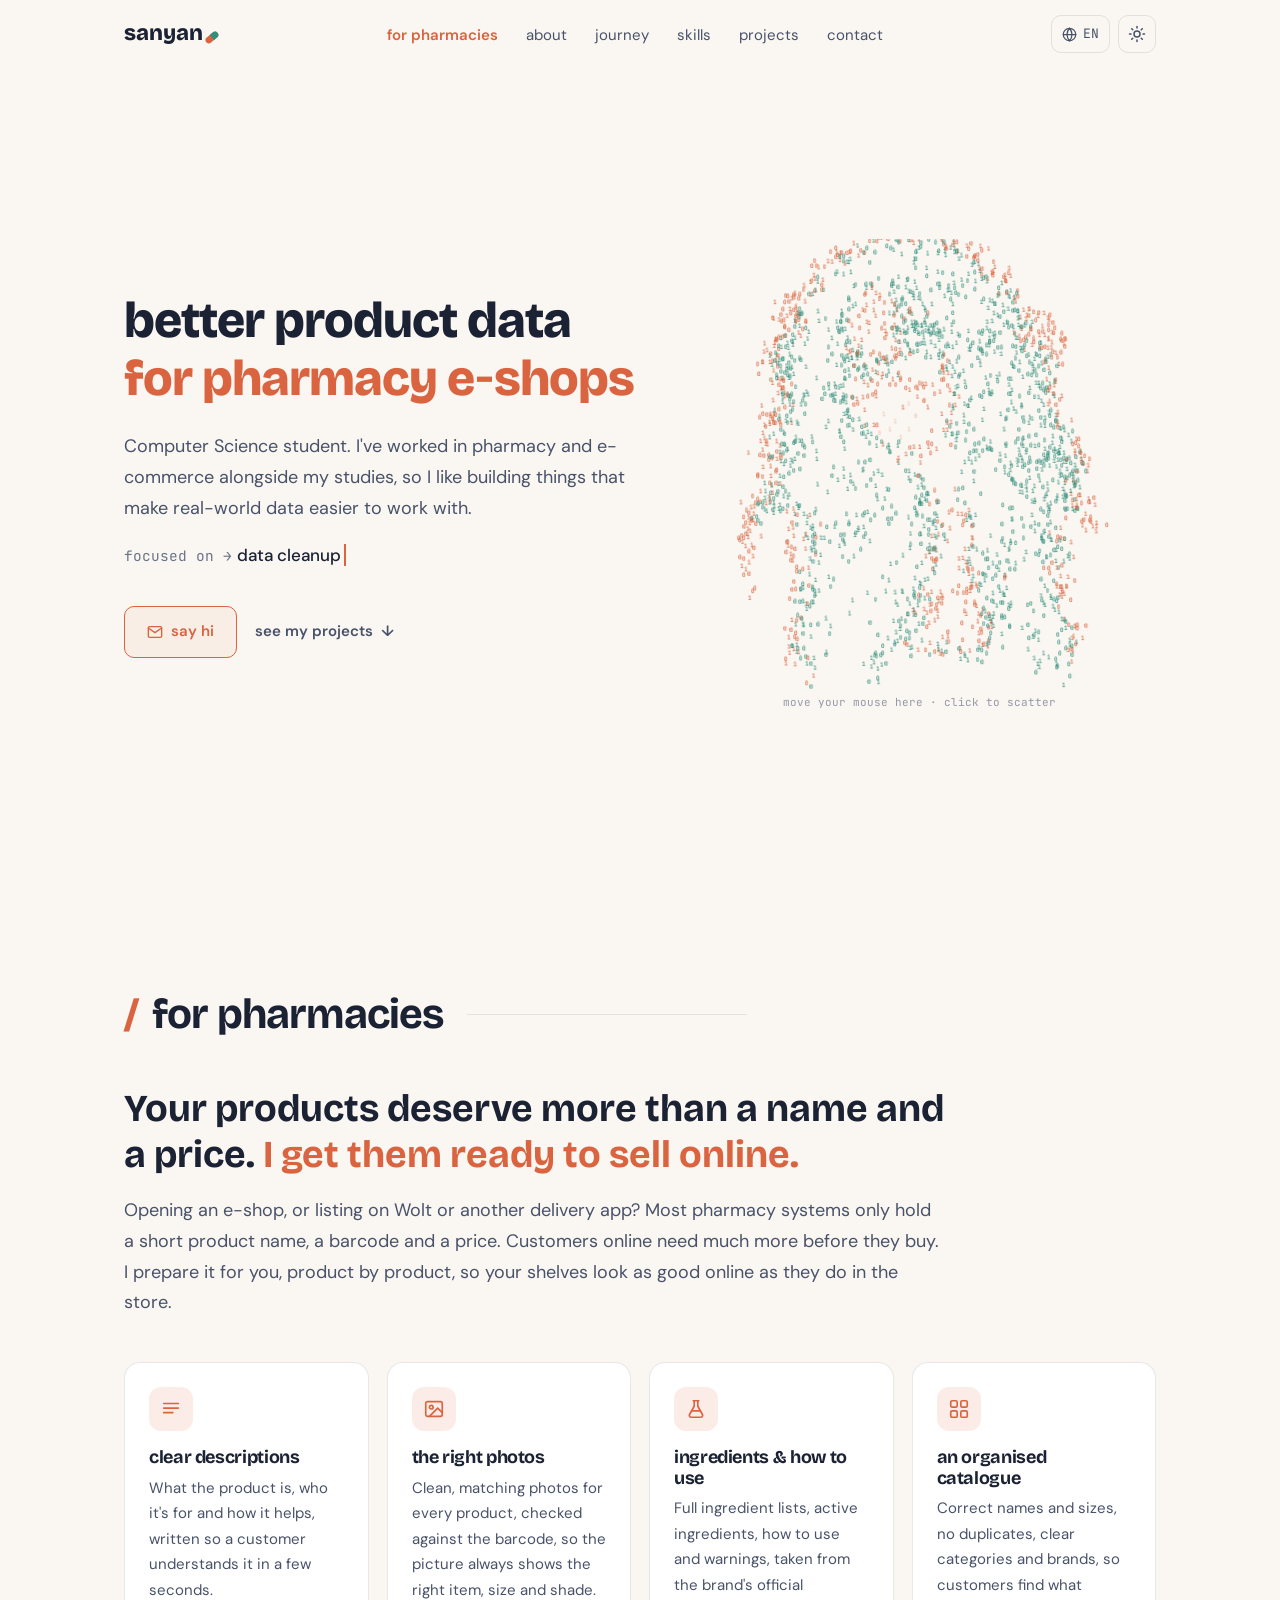
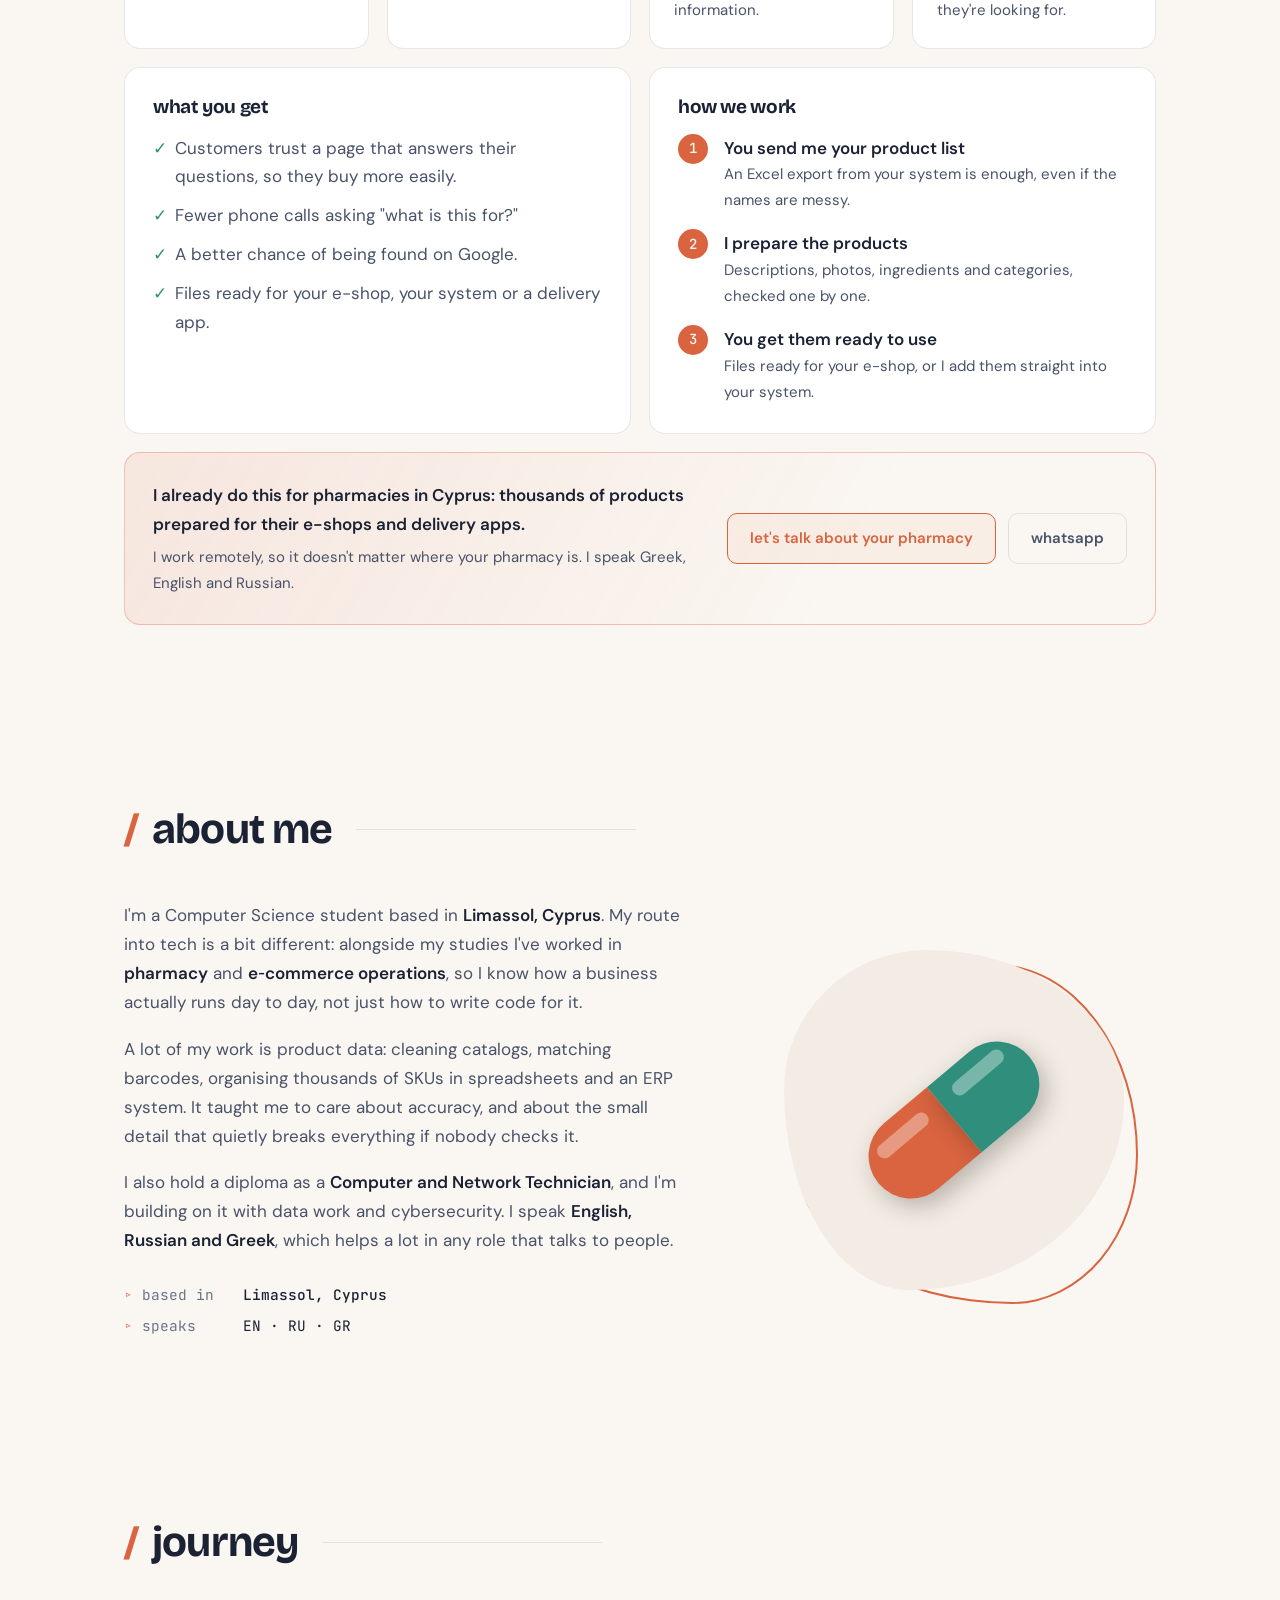
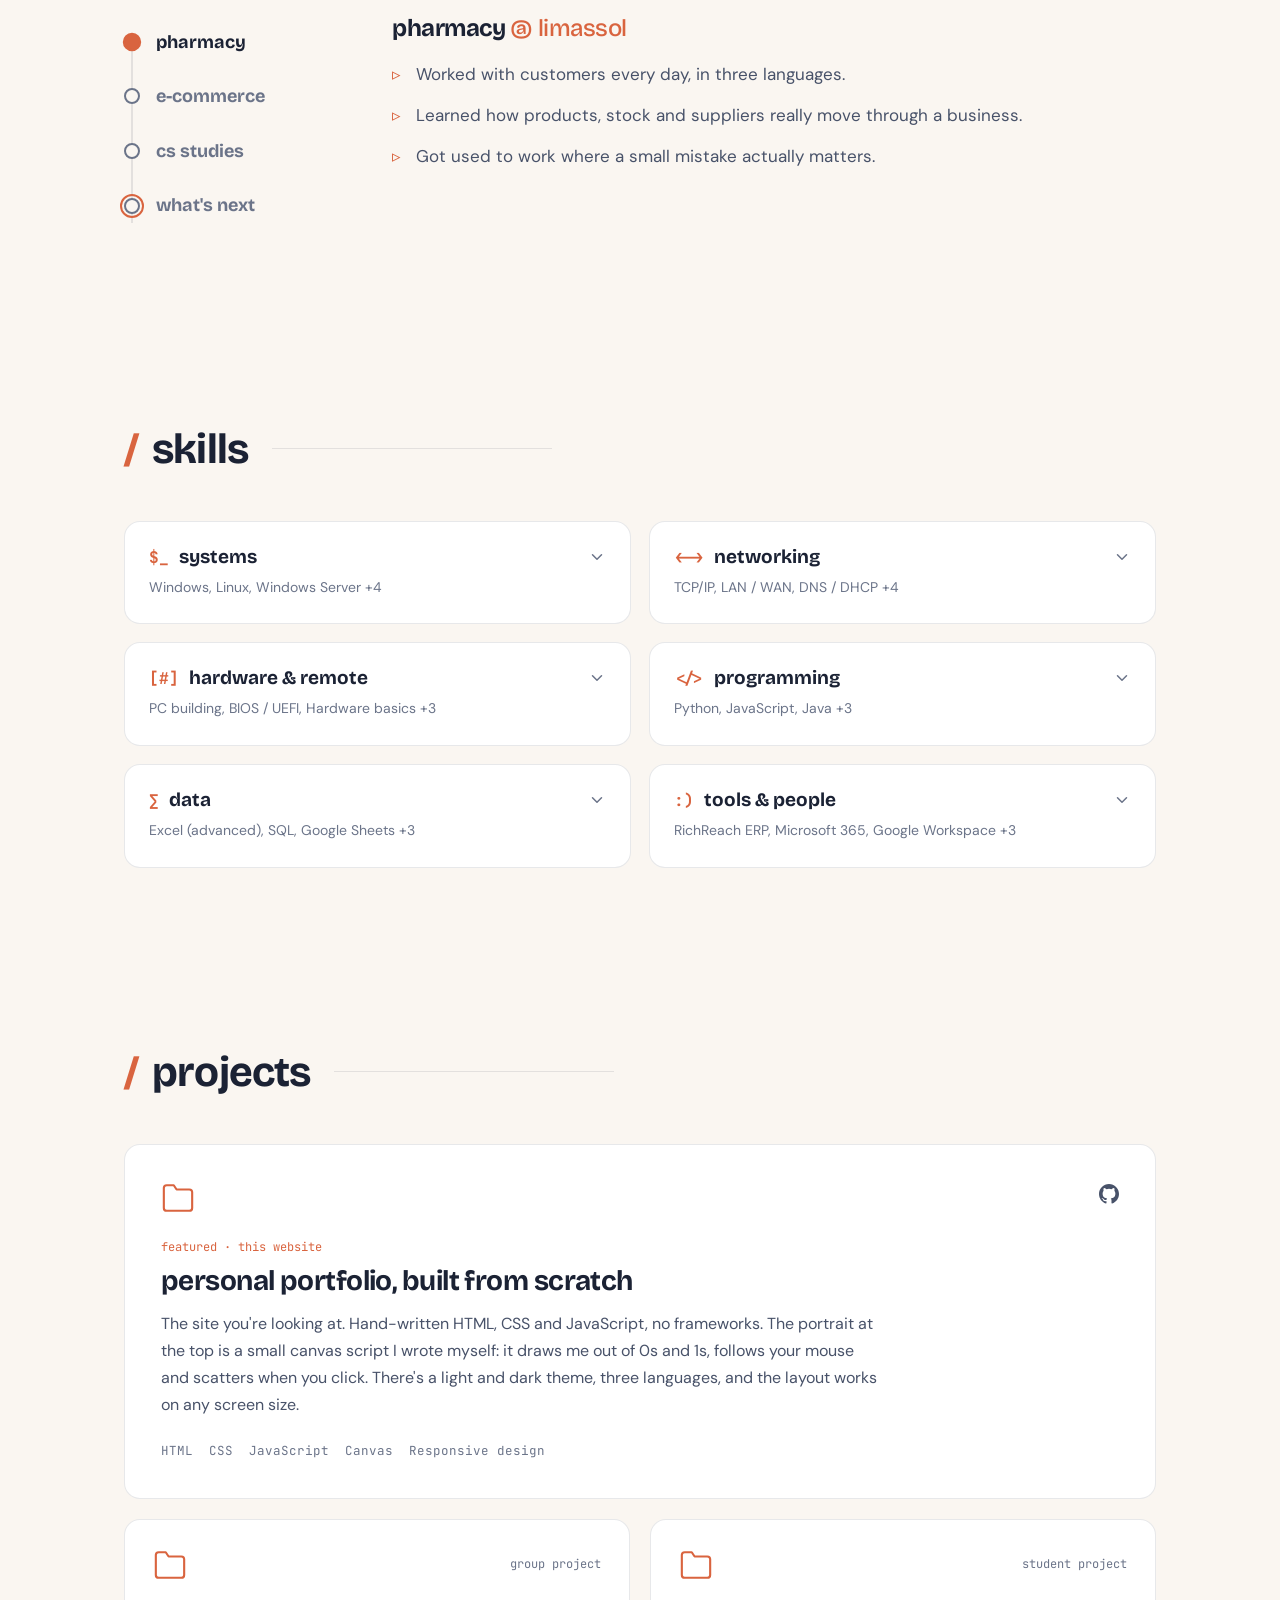
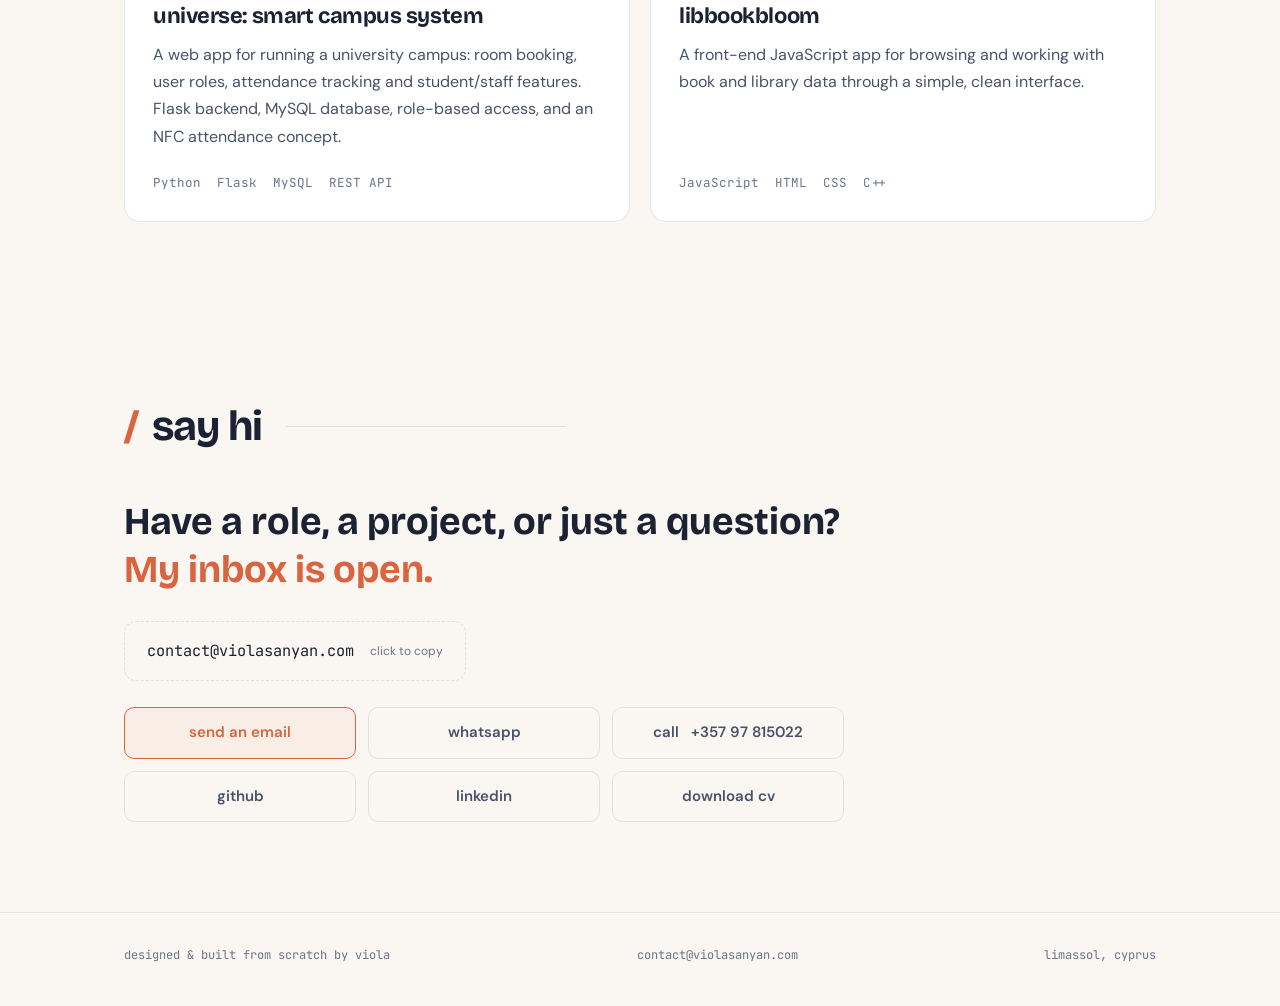
==== commit 284b63d4: "Foldable skill cards with a short preview" ====
--- a/index.html
+++ b/index.html
@@ -22,7 +22,7 @@
     <link rel="preconnect" href="https://fonts.googleapis.com">
     <link rel="preconnect" href="https://fonts.gstatic.com" crossorigin>
     <link href="https://fonts.googleapis.com/css2?family=Bricolage+Grotesque:opsz,wght@12..96,500;12..96,700;12..96,800&family=DM+Sans:opsz,wght@9..40,400;9..40,500;9..40,600&family=JetBrains+Mono:wght@400;500&family=Manrope:wght@400;500;600;700;800&display=swap" rel="stylesheet">
-    <link rel="stylesheet" href="css/style.css?v=8">
+    <link rel="stylesheet" href="css/style.css?v=9">
 </head>
 <body>
 
@@ -293,7 +293,9 @@
 
             <div class="skills-grid">
                 <div class="skill-card reveal">
-                    <h3 class="skill-card-title"><span class="mono accent">$_</span> <span data-i18n="skills.systems">systems</span></h3>
+                    <h3 class="skill-card-title"><button class="skill-toggle" aria-expanded="false"><span class="skill-name"><span class="mono accent">$_</span> <span data-i18n="skills.systems">systems</span></span><svg class="skill-chevron" width="18" height="18" viewBox="0 0 24 24" fill="none" stroke="currentColor" stroke-width="2" stroke-linecap="round" stroke-linejoin="round" aria-hidden="true"><path d="m6 9 6 6 6-6"/></svg></button></h3>
+                    <p class="skill-preview" aria-hidden="true"></p>
+                    <div class="skill-body">
                     <div class="skill-tags">
                         <span class="tag">Windows</span>
                         <span class="tag">Linux</span>
@@ -303,10 +305,13 @@
                         <span class="tag" data-i18n="tag.backups">Backups</span>
                         <span class="tag" data-i18n="tag.troubleshooting">Troubleshooting</span>
                     </div>
-                </div>
-
-                <div class="skill-card reveal">
-                    <h3 class="skill-card-title"><span class="mono accent">&lt;-&gt;</span> <span data-i18n="skills.networking">networking</span></h3>
+                    </div>
+                </div>
+
+                <div class="skill-card reveal">
+                    <h3 class="skill-card-title"><button class="skill-toggle" aria-expanded="false"><span class="skill-name"><span class="mono accent">&lt;-&gt;</span> <span data-i18n="skills.networking">networking</span></span><svg class="skill-chevron" width="18" height="18" viewBox="0 0 24 24" fill="none" stroke="currentColor" stroke-width="2" stroke-linecap="round" stroke-linejoin="round" aria-hidden="true"><path d="m6 9 6 6 6-6"/></svg></button></h3>
+                    <p class="skill-preview" aria-hidden="true"></p>
+                    <div class="skill-body">
                     <div class="skill-tags">
                         <span class="tag">TCP/IP</span>
                         <span class="tag">LAN / WAN</span>
@@ -316,10 +321,13 @@
                         <span class="tag">Routing / switching</span>
                         <span class="tag">Cisco Packet Tracer</span>
                     </div>
-                </div>
-
-                <div class="skill-card reveal">
-                    <h3 class="skill-card-title"><span class="mono accent">[#]</span> <span data-i18n="skills.hardware">hardware &amp; remote</span></h3>
+                    </div>
+                </div>
+
+                <div class="skill-card reveal">
+                    <h3 class="skill-card-title"><button class="skill-toggle" aria-expanded="false"><span class="skill-name"><span class="mono accent">[#]</span> <span data-i18n="skills.hardware">hardware &amp; remote</span></span><svg class="skill-chevron" width="18" height="18" viewBox="0 0 24 24" fill="none" stroke="currentColor" stroke-width="2" stroke-linecap="round" stroke-linejoin="round" aria-hidden="true"><path d="m6 9 6 6 6-6"/></svg></button></h3>
+                    <p class="skill-preview" aria-hidden="true"></p>
+                    <div class="skill-body">
                     <div class="skill-tags">
                         <span class="tag" data-i18n="tag.pcBuilding">PC building</span>
                         <span class="tag">BIOS / UEFI</span>
@@ -328,10 +336,13 @@
                         <span class="tag">SSH / RDP</span>
                         <span class="tag">TeamViewer / AnyDesk</span>
                     </div>
-                </div>
-
-                <div class="skill-card reveal">
-                    <h3 class="skill-card-title"><span class="mono accent">&lt;/&gt;</span> <span data-i18n="skills.programming">programming</span></h3>
+                    </div>
+                </div>
+
+                <div class="skill-card reveal">
+                    <h3 class="skill-card-title"><button class="skill-toggle" aria-expanded="false"><span class="skill-name"><span class="mono accent">&lt;/&gt;</span> <span data-i18n="skills.programming">programming</span></span><svg class="skill-chevron" width="18" height="18" viewBox="0 0 24 24" fill="none" stroke="currentColor" stroke-width="2" stroke-linecap="round" stroke-linejoin="round" aria-hidden="true"><path d="m6 9 6 6 6-6"/></svg></button></h3>
+                    <p class="skill-preview" aria-hidden="true"></p>
+                    <div class="skill-body">
                     <div class="skill-tags">
                         <span class="tag">Python</span>
                         <span class="tag">JavaScript</span>
@@ -340,10 +351,13 @@
                         <span class="tag">HTML / CSS</span>
                         <span class="tag">Git / GitHub</span>
                     </div>
-                </div>
-
-                <div class="skill-card reveal">
-                    <h3 class="skill-card-title"><span class="mono accent">∑</span> <span data-i18n="skills.data">data</span></h3>
+                    </div>
+                </div>
+
+                <div class="skill-card reveal">
+                    <h3 class="skill-card-title"><button class="skill-toggle" aria-expanded="false"><span class="skill-name"><span class="mono accent">∑</span> <span data-i18n="skills.data">data</span></span><svg class="skill-chevron" width="18" height="18" viewBox="0 0 24 24" fill="none" stroke="currentColor" stroke-width="2" stroke-linecap="round" stroke-linejoin="round" aria-hidden="true"><path d="m6 9 6 6 6-6"/></svg></button></h3>
+                    <p class="skill-preview" aria-hidden="true"></p>
+                    <div class="skill-body">
                     <div class="skill-tags">
                         <span class="tag" data-i18n="tag.excel">Excel (advanced)</span>
                         <span class="tag">SQL</span>
@@ -352,10 +366,13 @@
                         <span class="tag" data-i18n="tag.cleaning">Data cleaning</span>
                         <span class="tag" data-i18n="tag.bulk">Bulk automation</span>
                     </div>
-                </div>
-
-                <div class="skill-card reveal">
-                    <h3 class="skill-card-title"><span class="mono accent">:)</span> <span data-i18n="skills.tools">tools &amp; people</span></h3>
+                    </div>
+                </div>
+
+                <div class="skill-card reveal">
+                    <h3 class="skill-card-title"><button class="skill-toggle" aria-expanded="false"><span class="skill-name"><span class="mono accent">:)</span> <span data-i18n="skills.tools">tools &amp; people</span></span><svg class="skill-chevron" width="18" height="18" viewBox="0 0 24 24" fill="none" stroke="currentColor" stroke-width="2" stroke-linecap="round" stroke-linejoin="round" aria-hidden="true"><path d="m6 9 6 6 6-6"/></svg></button></h3>
+                    <p class="skill-preview" aria-hidden="true"></p>
+                    <div class="skill-body">
                     <div class="skill-tags">
                         <span class="tag">RichReach ERP</span>
                         <span class="tag">Microsoft 365</span>
@@ -363,6 +380,7 @@
                         <span class="tag">Notion</span>
                         <span class="tag" data-i18n="tag.support">EN · RU · GR support</span>
                         <span class="tag" data-i18n="tag.problems">Problem solving</span>
+                    </div>
                     </div>
                 </div>
             </div>
@@ -475,7 +493,7 @@
     </footer>
 
     <script src="js/portrait-data.js"></script>
-    <script src="js/i18n.js?v=3"></script>
-    <script src="js/script.js?v=4"></script>
+    <script src="js/i18n.js?v=4"></script>
+    <script src="js/script.js?v=5"></script>
 </body>
 </html>
--- a/css/style.css
+++ b/css/style.css
@@ -497,7 +497,33 @@
 .ph-remote { color: var(--text-2); font-size: 15px; }
 .ph-cta-buttons { display: flex; gap: 12px; flex-shrink: 0; }
 
-.skills-grid { display: grid; grid-template-columns: repeat(2, 1fr); gap: 18px; }
+.skills-grid { display: grid; grid-template-columns: repeat(2, 1fr); gap: 18px; align-items: start; }
+
+/* ---------- Foldable skill cards ----------
+   Closed: title + a one-line preview ("Windows, Linux, … +4").
+   Open: the full list slides down. The slide uses the grid trick:
+   grid-template-rows goes from 0fr (no height) to 1fr (full height),
+   which CSS can animate, unlike height: auto. */
+.skill-toggle {
+    width: 100%; display: flex; align-items: center; justify-content: space-between; gap: 10px;
+    text-align: left; font: inherit; color: inherit;
+}
+.skill-name { display: flex; gap: 10px; align-items: baseline; }
+.skill-chevron { color: var(--text-3); flex-shrink: 0; transition: transform .35s var(--ease), color .2s; }
+.skill-toggle:hover .skill-chevron { color: var(--accent); }
+.skill-card.open .skill-chevron { transform: rotate(180deg); color: var(--accent); }
+
+.skill-preview {
+    font-size: 14px; color: var(--text-3);
+    white-space: nowrap; overflow: hidden; text-overflow: ellipsis;
+    transition: opacity .25s;
+}
+.skill-card.open .skill-preview { display: none; }
+
+.skill-body { display: grid; grid-template-rows: 0fr; transition: grid-template-rows .4s var(--ease); }
+.skill-body > .skill-tags { overflow: hidden; min-height: 0; }
+.skill-card.open .skill-body { grid-template-rows: 1fr; }
+.skill-card.open .skill-body > .skill-tags { padding-top: 4px; }
 
 .skill-card {
     background: var(--surface);
@@ -507,7 +533,7 @@
     transition: transform .3s var(--ease), border-color .3s;
 }
 .skill-card:hover { transform: translateY(-4px); border-color: rgba(var(--accent-rgb), .4); }
-.skill-card-title { font-size: 19px; margin-bottom: 16px; display: flex; gap: 10px; align-items: baseline; }
+.skill-card-title { font-size: 19px; margin-bottom: 8px; display: flex; gap: 10px; align-items: baseline; }
 
 /* Skills inside a card: a neat two-column list (every row lines up),
    with the same ▹ bullet as the About facts and Journey lists */
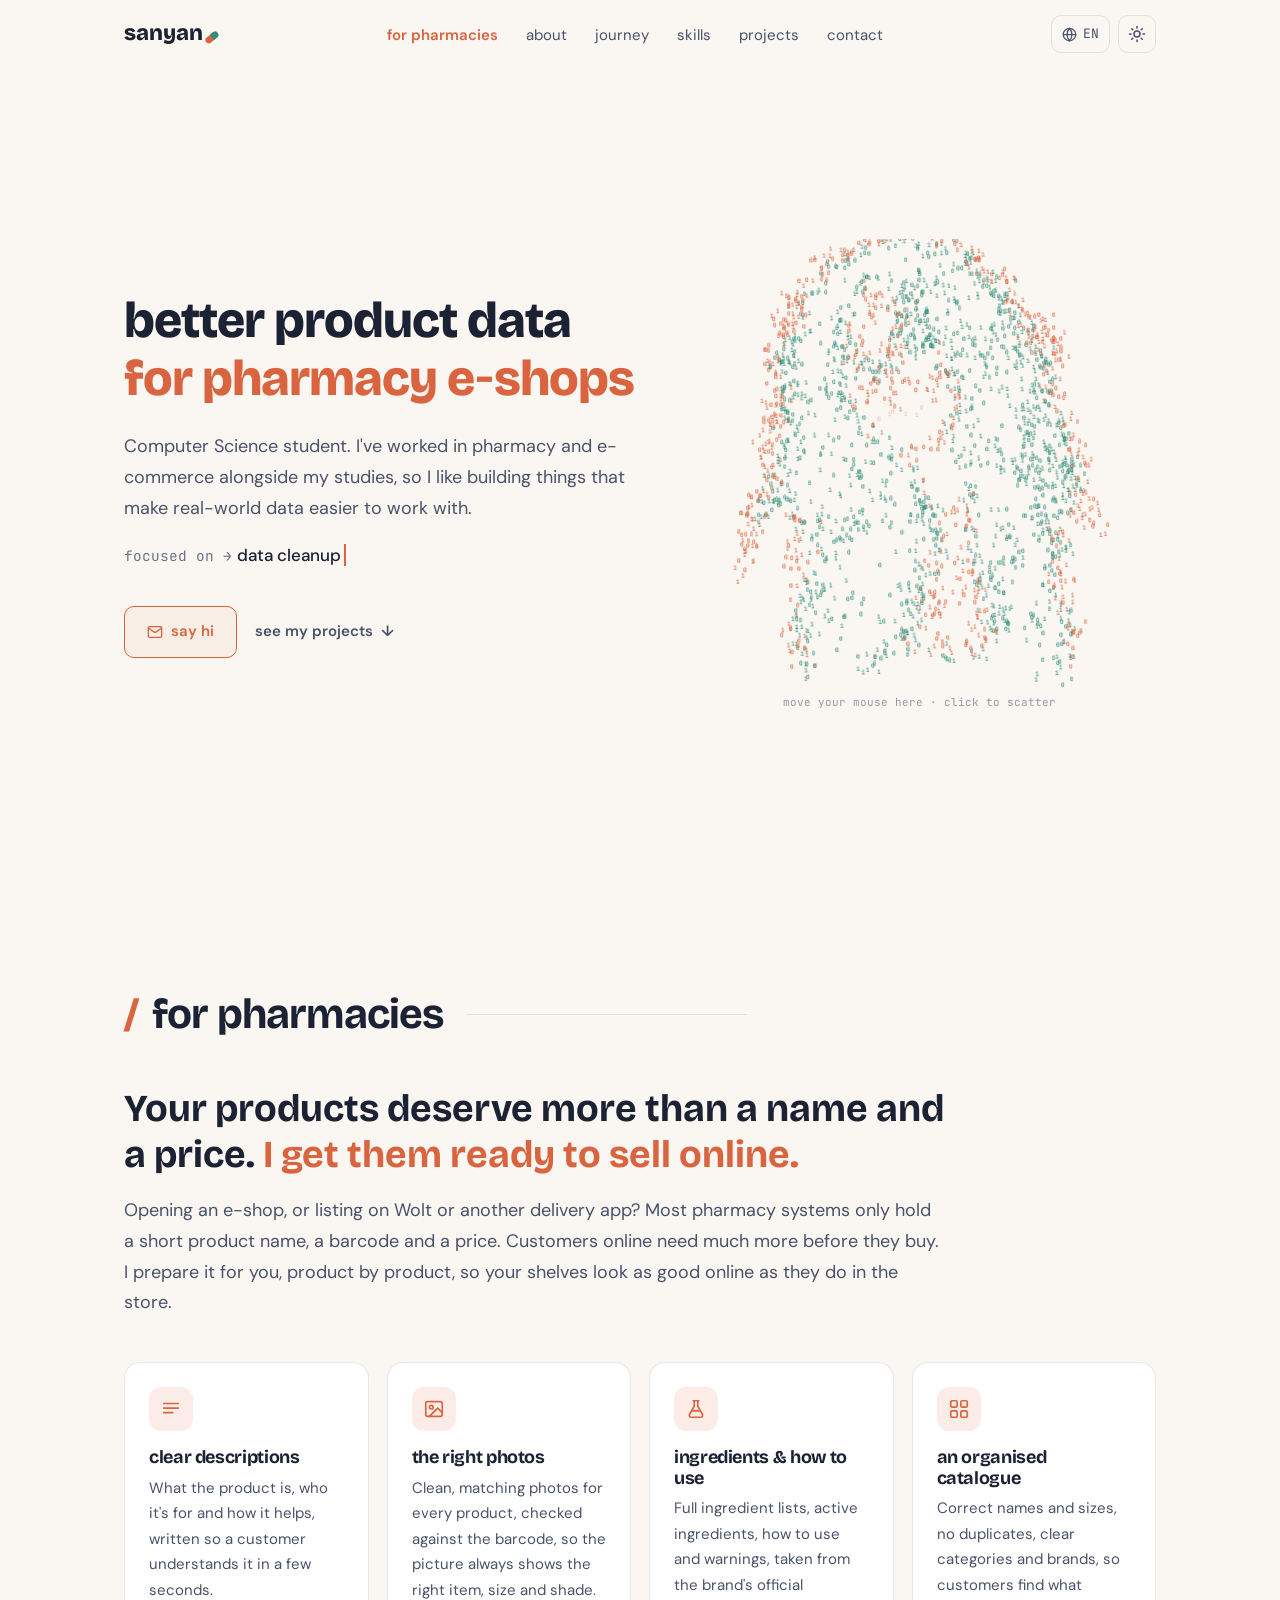
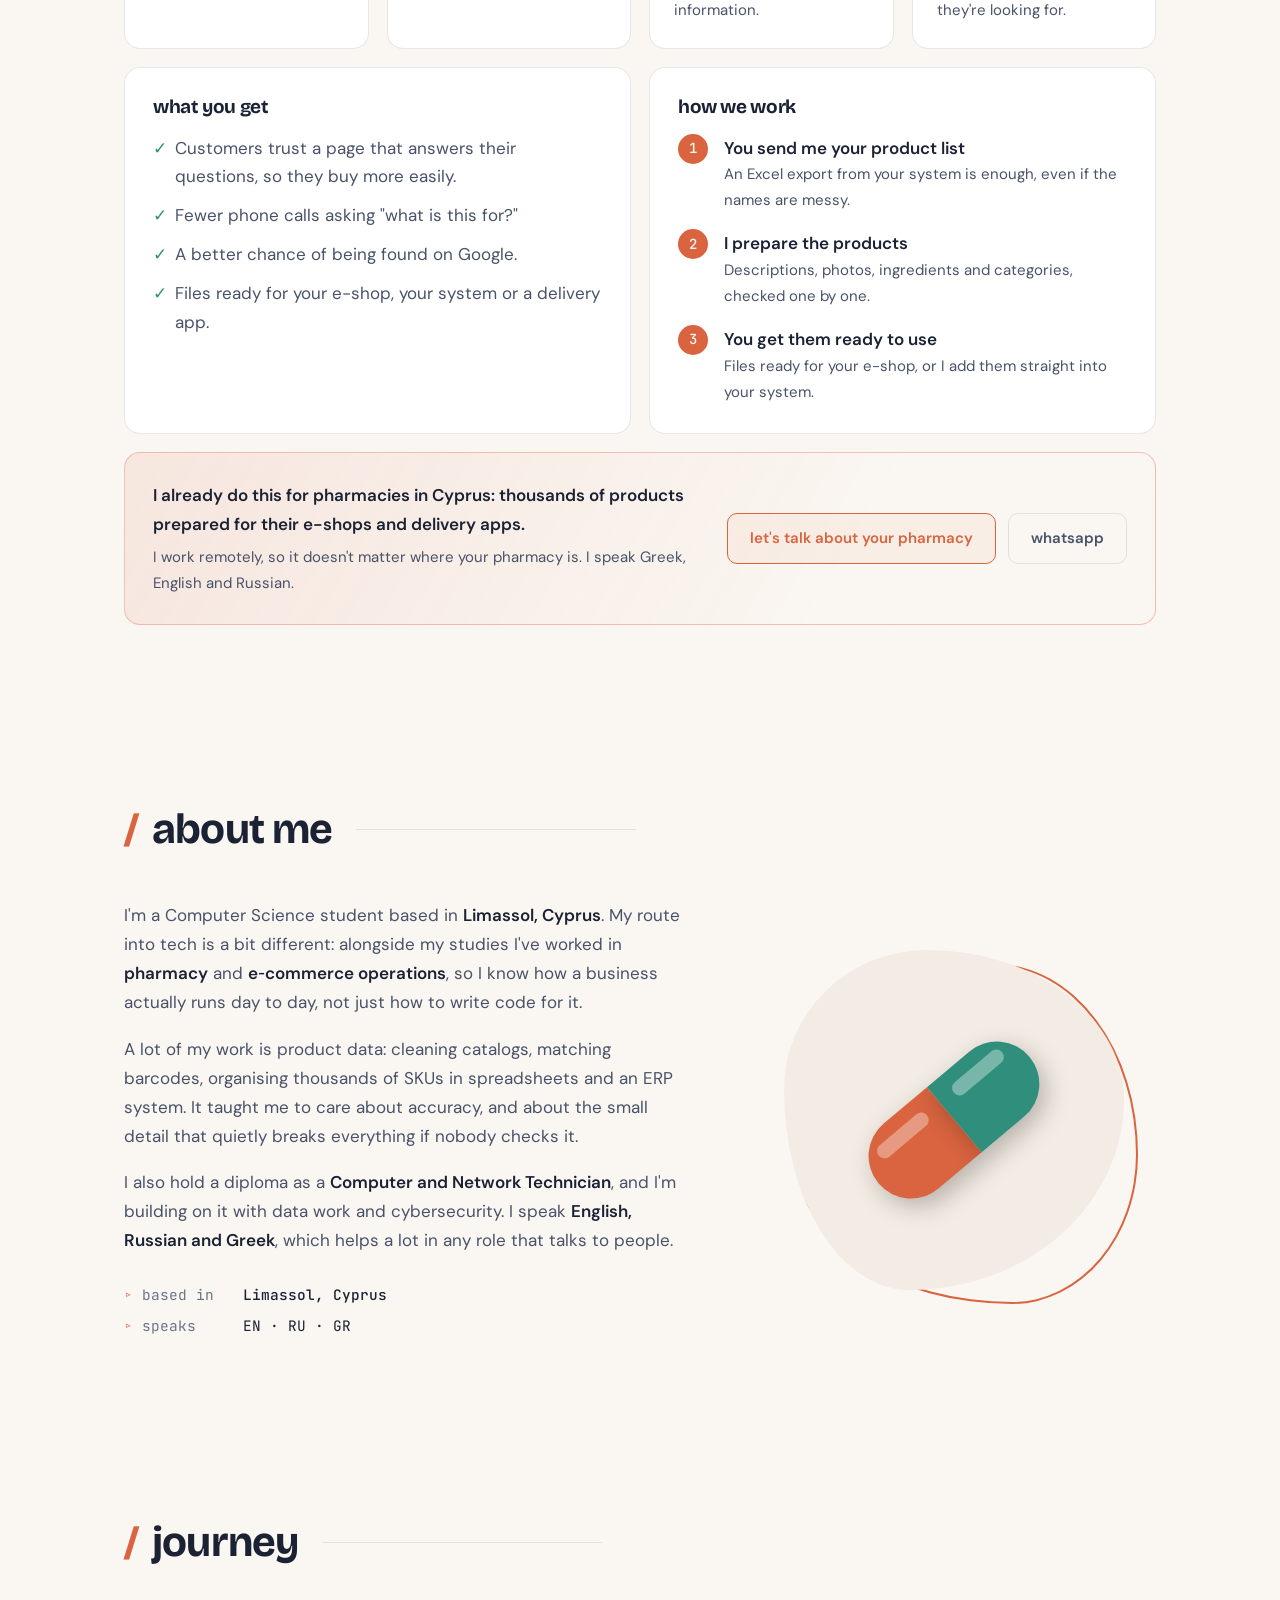
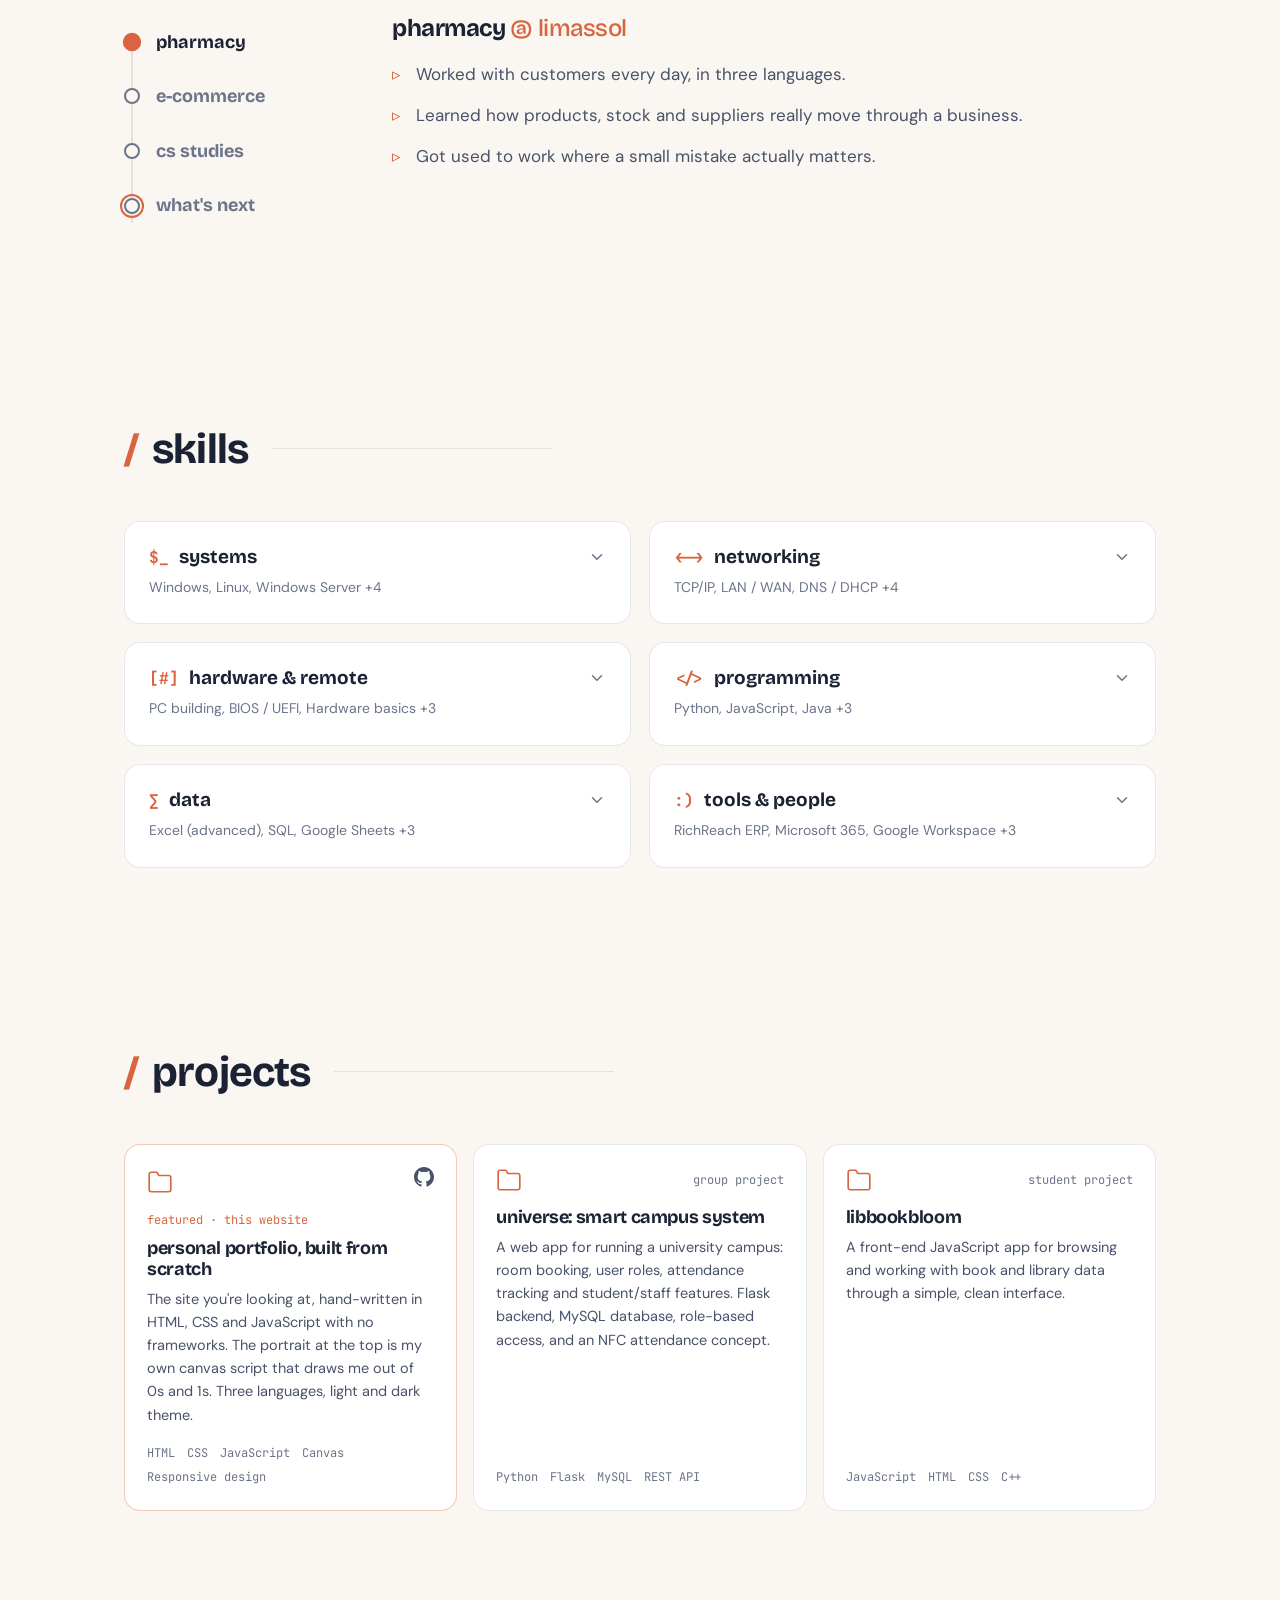
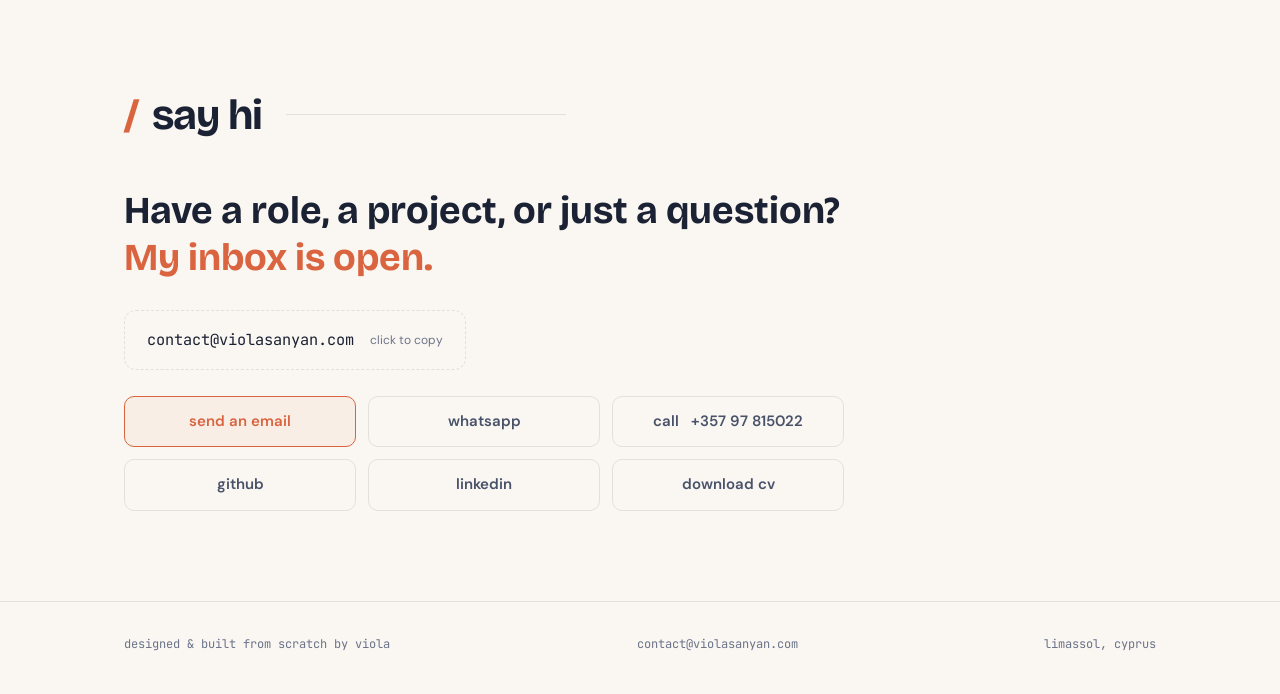
==== commit aafb0aca: "Compact project cards, three in a row" ====
--- a/index.html
+++ b/index.html
@@ -22,7 +22,7 @@
     <link rel="preconnect" href="https://fonts.googleapis.com">
     <link rel="preconnect" href="https://fonts.gstatic.com" crossorigin>
     <link href="https://fonts.googleapis.com/css2?family=Bricolage+Grotesque:opsz,wght@12..96,500;12..96,700;12..96,800&family=DM+Sans:opsz,wght@9..40,400;9..40,500;9..40,600&family=JetBrains+Mono:wght@400;500&family=Manrope:wght@400;500;600;700;800&display=swap" rel="stylesheet">
-    <link rel="stylesheet" href="css/style.css?v=9">
+    <link rel="stylesheet" href="css/style.css?v=10">
 </head>
 <body>
 
@@ -408,10 +408,9 @@
                     <span class="project-label mono" data-i18n="projects.featuredLabel">featured · this website</span>
                     <h3 class="project-title" data-i18n="projects.p1Title">personal portfolio, built from scratch</h3>
                     <p class="project-desc" data-i18n="projects.p1Desc">
-                        The site you're looking at. Hand-written HTML, CSS and JavaScript, no frameworks.
-                        The portrait at the top is a small canvas script I wrote myself: it draws me out
-                        of 0s and 1s, follows your mouse and scatters when you click. There's a light and
-                        dark theme, three languages, and the layout works on any screen size.
+                        The site you're looking at, hand-written in HTML, CSS and JavaScript with no
+                        frameworks. The portrait at the top is my own canvas script that draws me out
+                        of 0s and 1s. Three languages, light and dark theme.
                     </p>
                     <ul class="project-tags mono">
                         <li>HTML</li><li>CSS</li><li>JavaScript</li><li>Canvas</li><li>Responsive design</li>
@@ -493,7 +492,7 @@
     </footer>
 
     <script src="js/portrait-data.js"></script>
-    <script src="js/i18n.js?v=4"></script>
+    <script src="js/i18n.js?v=5"></script>
     <script src="js/script.js?v=5"></script>
 </body>
 </html>
--- a/css/style.css
+++ b/css/style.css
@@ -568,7 +568,8 @@
    A soft light follows the mouse inside each card: script.js
    sets --mx / --my to the mouse position.
    ============================================================ */
-.projects-grid { display: grid; grid-template-columns: repeat(2, 1fr); gap: 20px; }
+/* Three compact cards side by side (two on tablets, one on phones) */
+.projects-grid { display: grid; grid-template-columns: repeat(3, 1fr); gap: 16px; }
 
 .project-card {
     --mx: 50%;
@@ -578,7 +579,7 @@
     background: var(--surface);
     border: 1px solid var(--border);
     border-radius: var(--radius);
-    padding: 28px;
+    padding: 22px;
     overflow: hidden;
     transition: transform .3s var(--ease), border-color .3s;
 }
@@ -593,11 +594,11 @@
 .project-card:hover { transform: translateY(-6px); border-color: rgba(var(--accent-rgb), .35); }
 .project-card:hover::before { opacity: 1; }
 
-.project-featured { grid-column: 1 / -1; padding: 36px; }
-.project-featured .project-title { font-size: 28px; }
-.project-featured .project-desc { max-width: 720px; }
-
-.project-top { display: flex; justify-content: space-between; align-items: center; margin-bottom: 22px; }
+/* The featured card stands out with a peach border instead of being bigger */
+.project-featured { border-color: rgba(var(--accent-rgb), .35); }
+
+.project-top { display: flex; justify-content: space-between; align-items: center; margin-bottom: 14px; }
+.project-top .folder { width: 26px; height: 26px; }
 .folder { color: var(--accent); }
 .project-links a { color: var(--text-2); transition: color .2s; }
 .project-links a:hover { color: var(--accent); }
@@ -605,11 +606,11 @@
 .project-label { color: var(--accent); font-size: 12px; margin-bottom: 8px; }
 .project-top .project-label { margin-bottom: 0; color: var(--text-3); }
 
-.project-title { font-size: 22px; margin-bottom: 12px; transition: color .2s; }
+.project-title { font-size: 18px; margin-bottom: 8px; transition: color .2s; }
 .project-card:hover .project-title { color: var(--accent); }
-.project-desc { color: var(--text-2); font-size: 16px; margin-bottom: 22px; flex-grow: 1; }
-
-.project-tags { display: flex; flex-wrap: wrap; gap: 6px 16px; color: var(--text-3); font-size: 12.5px; }
+.project-desc { color: var(--text-2); font-size: 14.5px; line-height: 1.6; margin-bottom: 16px; flex-grow: 1; }
+
+.project-tags { display: flex; flex-wrap: wrap; gap: 4px 12px; color: var(--text-3); font-size: 12px; }
 
 /* ============================================================
    CONTACT
@@ -662,6 +663,7 @@
 /* Tablet: stack the hero and about columns */
 @media (max-width: 900px) {
     .services-grid { grid-template-columns: repeat(2, 1fr); }
+    .projects-grid { grid-template-columns: repeat(2, 1fr); }
     .ph-columns { grid-template-columns: 1fr; }
     .ph-cta { flex-direction: column; align-items: flex-start; }
     .hero-grid { grid-template-columns: 1fr; }
@@ -702,7 +704,6 @@
     .journey-tab { white-space: nowrap; font-size: 16px; gap: 8px; }
 
     .projects-grid, .skills-grid { grid-template-columns: 1fr; }
-    .project-featured { padding: 28px; }
     .copy-email { font-size: 15px; }
     .contact-links { grid-template-columns: 1fr; }
     .services-grid { grid-template-columns: 1fr; }
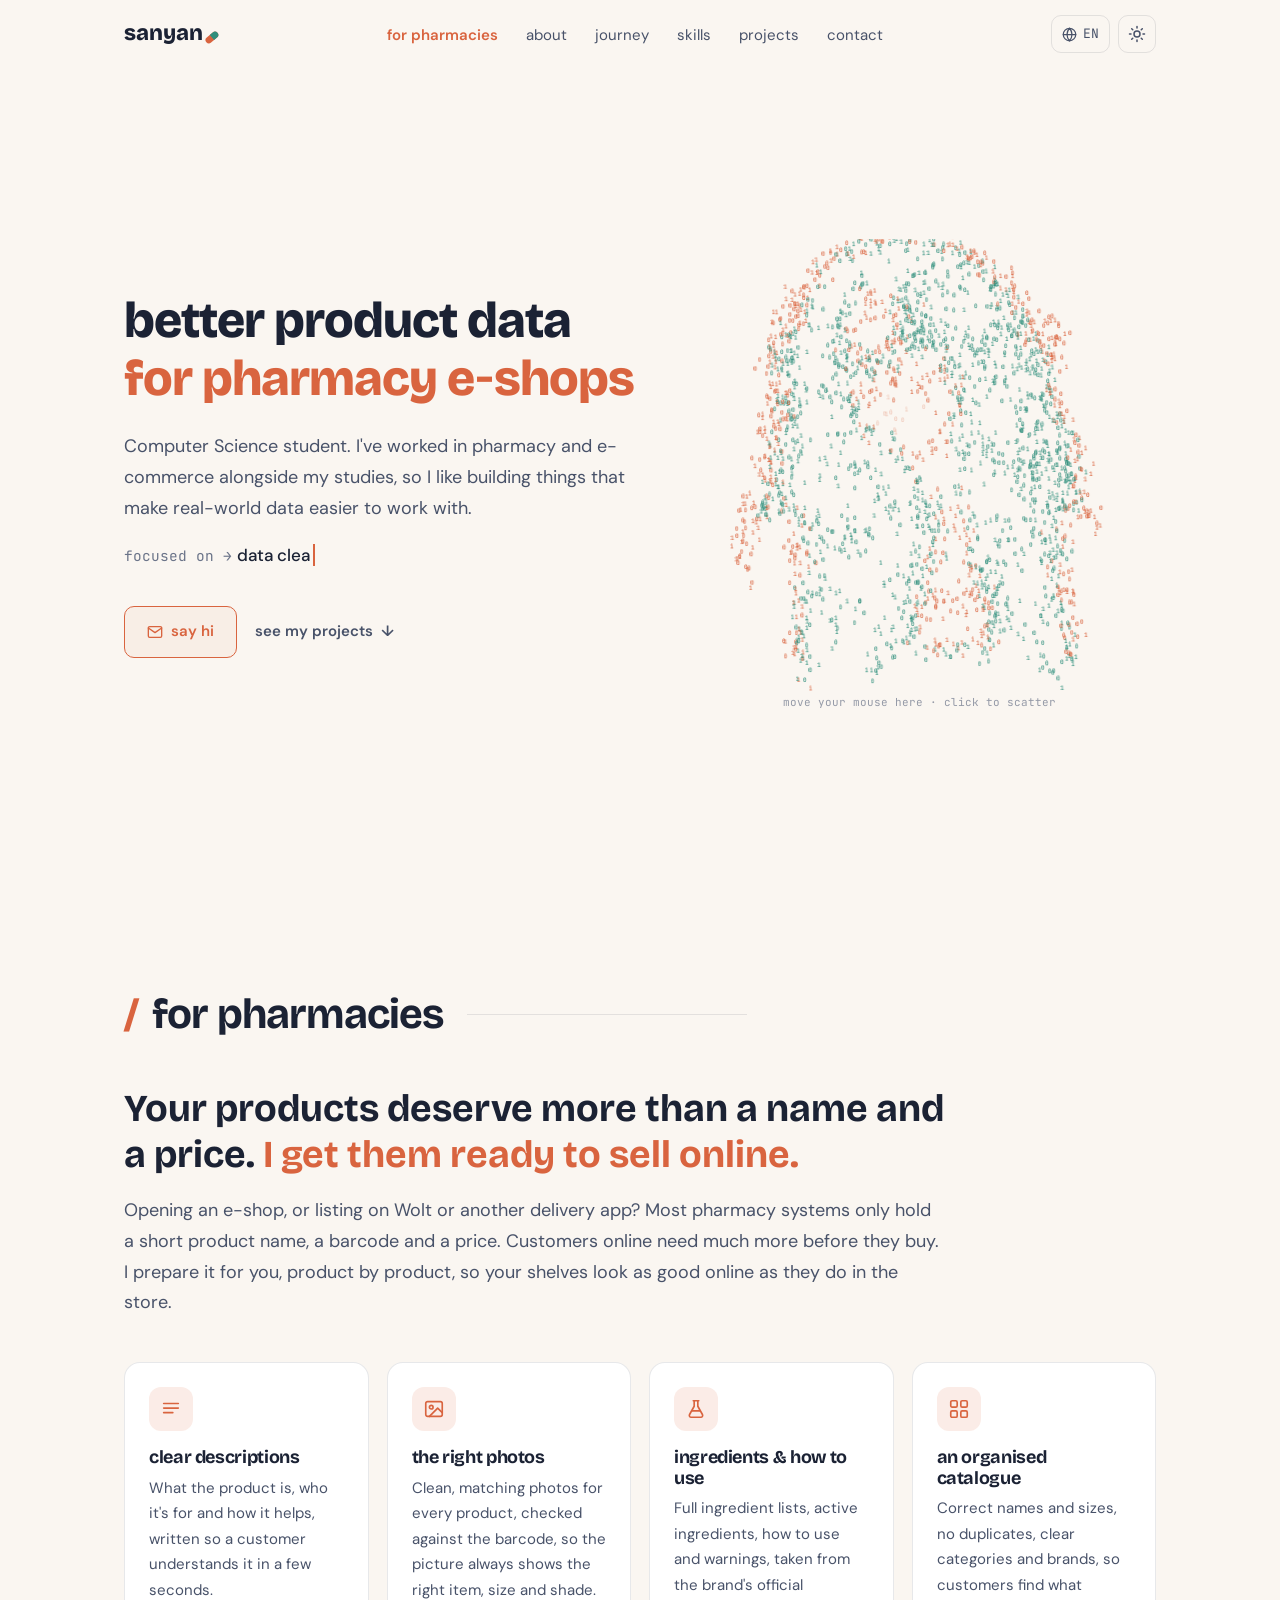
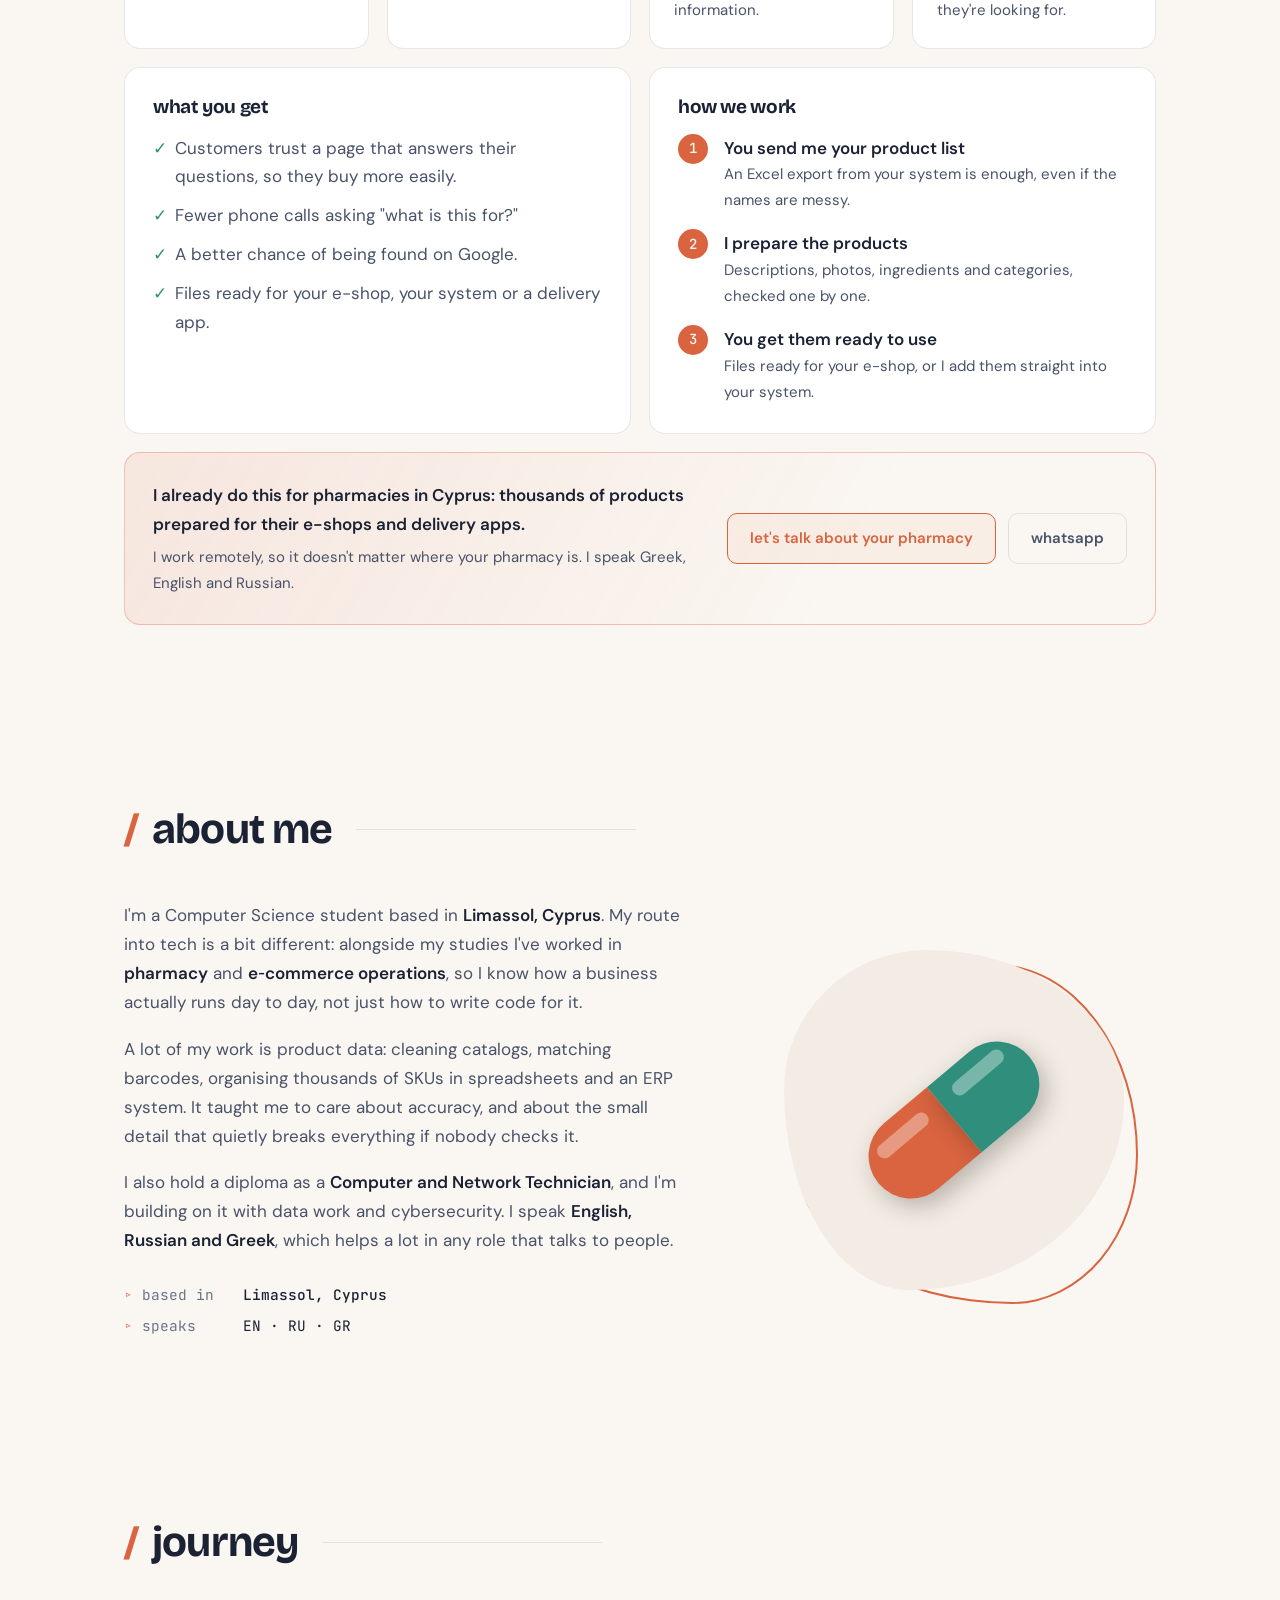
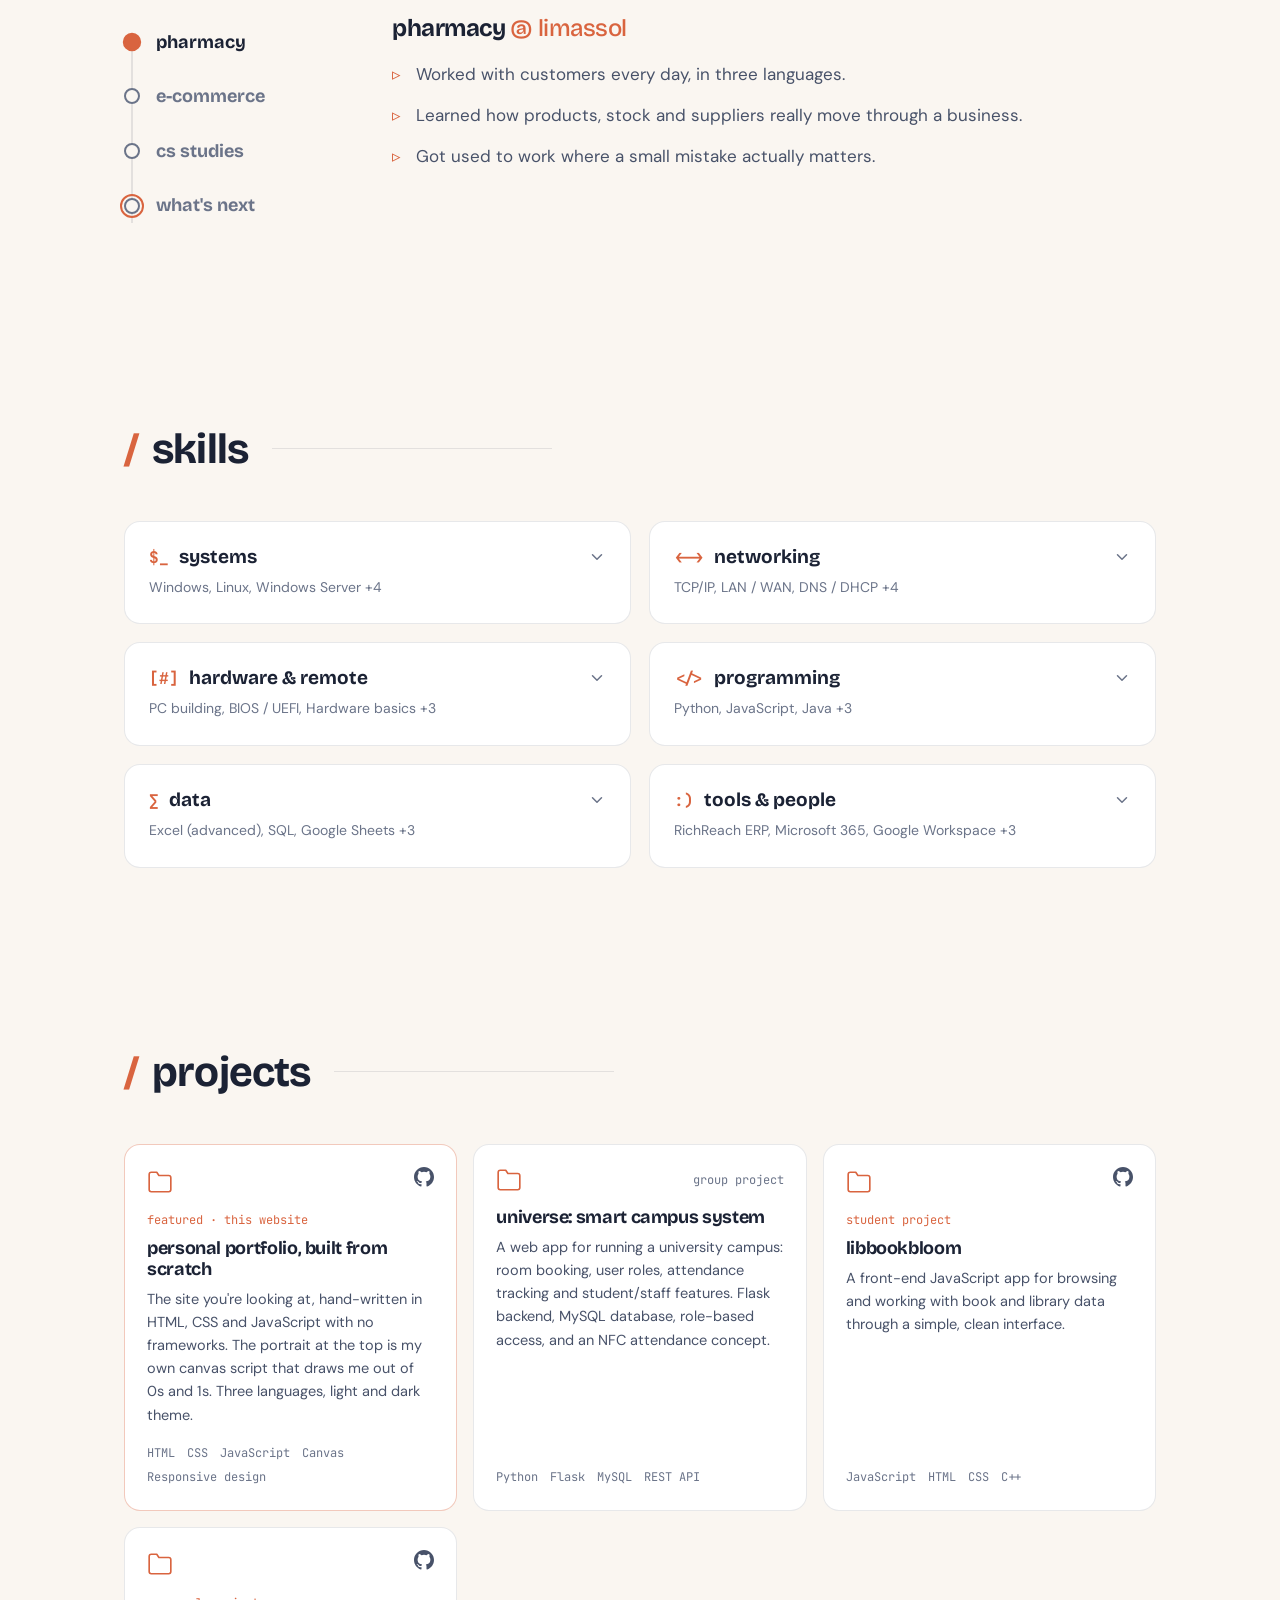
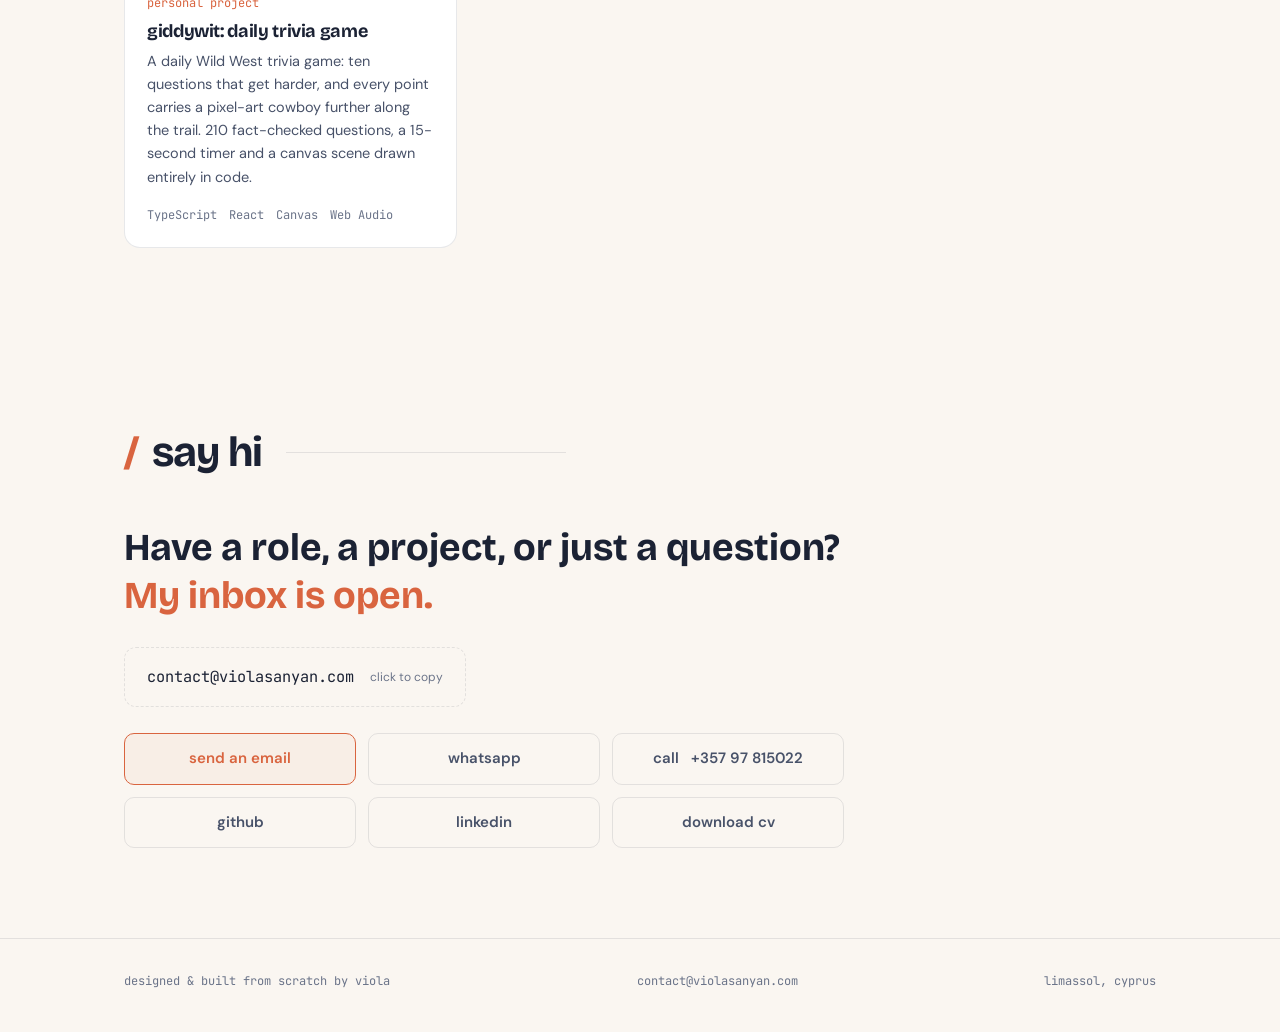
==== commit de019fb8: "Add Giddywit project card and LibBookBloom GitHub link New personal-project card for the Giddywit da" ====
--- a/index.html
+++ b/index.html
@@ -436,8 +436,13 @@
                 <article class="project-card reveal">
                     <div class="project-top">
                         <svg class="folder" width="34" height="34" viewBox="0 0 24 24" fill="none" stroke="currentColor" stroke-width="1.5" stroke-linecap="round" stroke-linejoin="round"><path d="M22 19a2 2 0 0 1-2 2H4a2 2 0 0 1-2-2V5a2 2 0 0 1 2-2h5l2 3h9a2 2 0 0 1 2 2z"/></svg>
-                        <span class="project-label mono" data-i18n="projects.studentLabel">student project</span>
-                    </div>
+                        <div class="project-links">
+                            <a href="https://github.com/br10che/LibBookBloom" target="_blank" rel="noopener" aria-label="Source code on GitHub" data-i18n-aria="aria.source">
+                                <svg width="20" height="20" viewBox="0 0 24 24" fill="currentColor"><path d="M12 0C5.37 0 0 5.37 0 12c0 5.3 3.44 9.8 8.2 11.39.6.11.8-.26.8-.58v-2.23c-3.34.73-4.03-1.42-4.03-1.42-.55-1.39-1.33-1.76-1.33-1.76-1.09-.75.08-.73.08-.73 1.2.08 1.84 1.24 1.84 1.24 1.07 1.83 2.81 1.3 3.49 1 .11-.78.42-1.31.76-1.61-2.67-.3-5.47-1.33-5.47-5.93 0-1.31.47-2.38 1.24-3.22-.12-.3-.54-1.52.12-3.18 0 0 1-.32 3.3 1.23a11.5 11.5 0 0 1 6 0c2.29-1.55 3.3-1.23 3.3-1.23.65 1.65.24 2.87.12 3.18.77.84 1.23 1.91 1.23 3.22 0 4.61-2.8 5.62-5.48 5.92.43.37.82 1.1.82 2.22v3.29c0 .32.19.69.8.58C20.57 21.8 24 17.3 24 12c0-6.63-5.37-12-12-12z"/></svg>
+                            </a>
+                        </div>
+                    </div>
+                    <span class="project-label mono" data-i18n="projects.studentLabel">student project</span>
                     <h3 class="project-title">libbookbloom</h3>
                     <p class="project-desc" data-i18n="projects.p3Desc">
                         A front-end JavaScript app for browsing and working with book and
@@ -445,6 +450,27 @@
                     </p>
                     <ul class="project-tags mono">
                         <li>JavaScript</li><li>HTML</li><li>CSS</li><li>C++</li>
+                    </ul>
+                </article>
+
+                <article class="project-card reveal">
+                    <div class="project-top">
+                        <svg class="folder" width="34" height="34" viewBox="0 0 24 24" fill="none" stroke="currentColor" stroke-width="1.5" stroke-linecap="round" stroke-linejoin="round"><path d="M22 19a2 2 0 0 1-2 2H4a2 2 0 0 1-2-2V5a2 2 0 0 1 2-2h5l2 3h9a2 2 0 0 1 2 2z"/></svg>
+                        <div class="project-links">
+                            <a href="https://github.com/br10che/giddywit" target="_blank" rel="noopener" aria-label="Source code on GitHub" data-i18n-aria="aria.source">
+                                <svg width="20" height="20" viewBox="0 0 24 24" fill="currentColor"><path d="M12 0C5.37 0 0 5.37 0 12c0 5.3 3.44 9.8 8.2 11.39.6.11.8-.26.8-.58v-2.23c-3.34.73-4.03-1.42-4.03-1.42-.55-1.39-1.33-1.76-1.33-1.76-1.09-.75.08-.73.08-.73 1.2.08 1.84 1.24 1.84 1.24 1.07 1.83 2.81 1.3 3.49 1 .11-.78.42-1.31.76-1.61-2.67-.3-5.47-1.33-5.47-5.93 0-1.31.47-2.38 1.24-3.22-.12-.3-.54-1.52.12-3.18 0 0 1-.32 3.3 1.23a11.5 11.5 0 0 1 6 0c2.29-1.55 3.3-1.23 3.3-1.23.65 1.65.24 2.87.12 3.18.77.84 1.23 1.91 1.23 3.22 0 4.61-2.8 5.62-5.48 5.92.43.37.82 1.1.82 2.22v3.29c0 .32.19.69.8.58C20.57 21.8 24 17.3 24 12c0-6.63-5.37-12-12-12z"/></svg>
+                            </a>
+                        </div>
+                    </div>
+                    <span class="project-label mono" data-i18n="projects.personalLabel">personal project</span>
+                    <h3 class="project-title" data-i18n="projects.p4Title">giddywit: daily trivia game</h3>
+                    <p class="project-desc" data-i18n="projects.p4Desc">
+                        A daily Wild West trivia game: ten questions that get harder, and every point
+                        carries a pixel-art cowboy further along the trail. 210 fact-checked questions,
+                        a 15-second timer and a canvas scene drawn entirely in code.
+                    </p>
+                    <ul class="project-tags mono">
+                        <li>TypeScript</li><li>React</li><li>Canvas</li><li>Web Audio</li>
                     </ul>
                 </article>
 
@@ -492,7 +518,7 @@
     </footer>
 
     <script src="js/portrait-data.js"></script>
-    <script src="js/i18n.js?v=5"></script>
+    <script src="js/i18n.js?v=6"></script>
     <script src="js/script.js?v=5"></script>
 </body>
 </html>
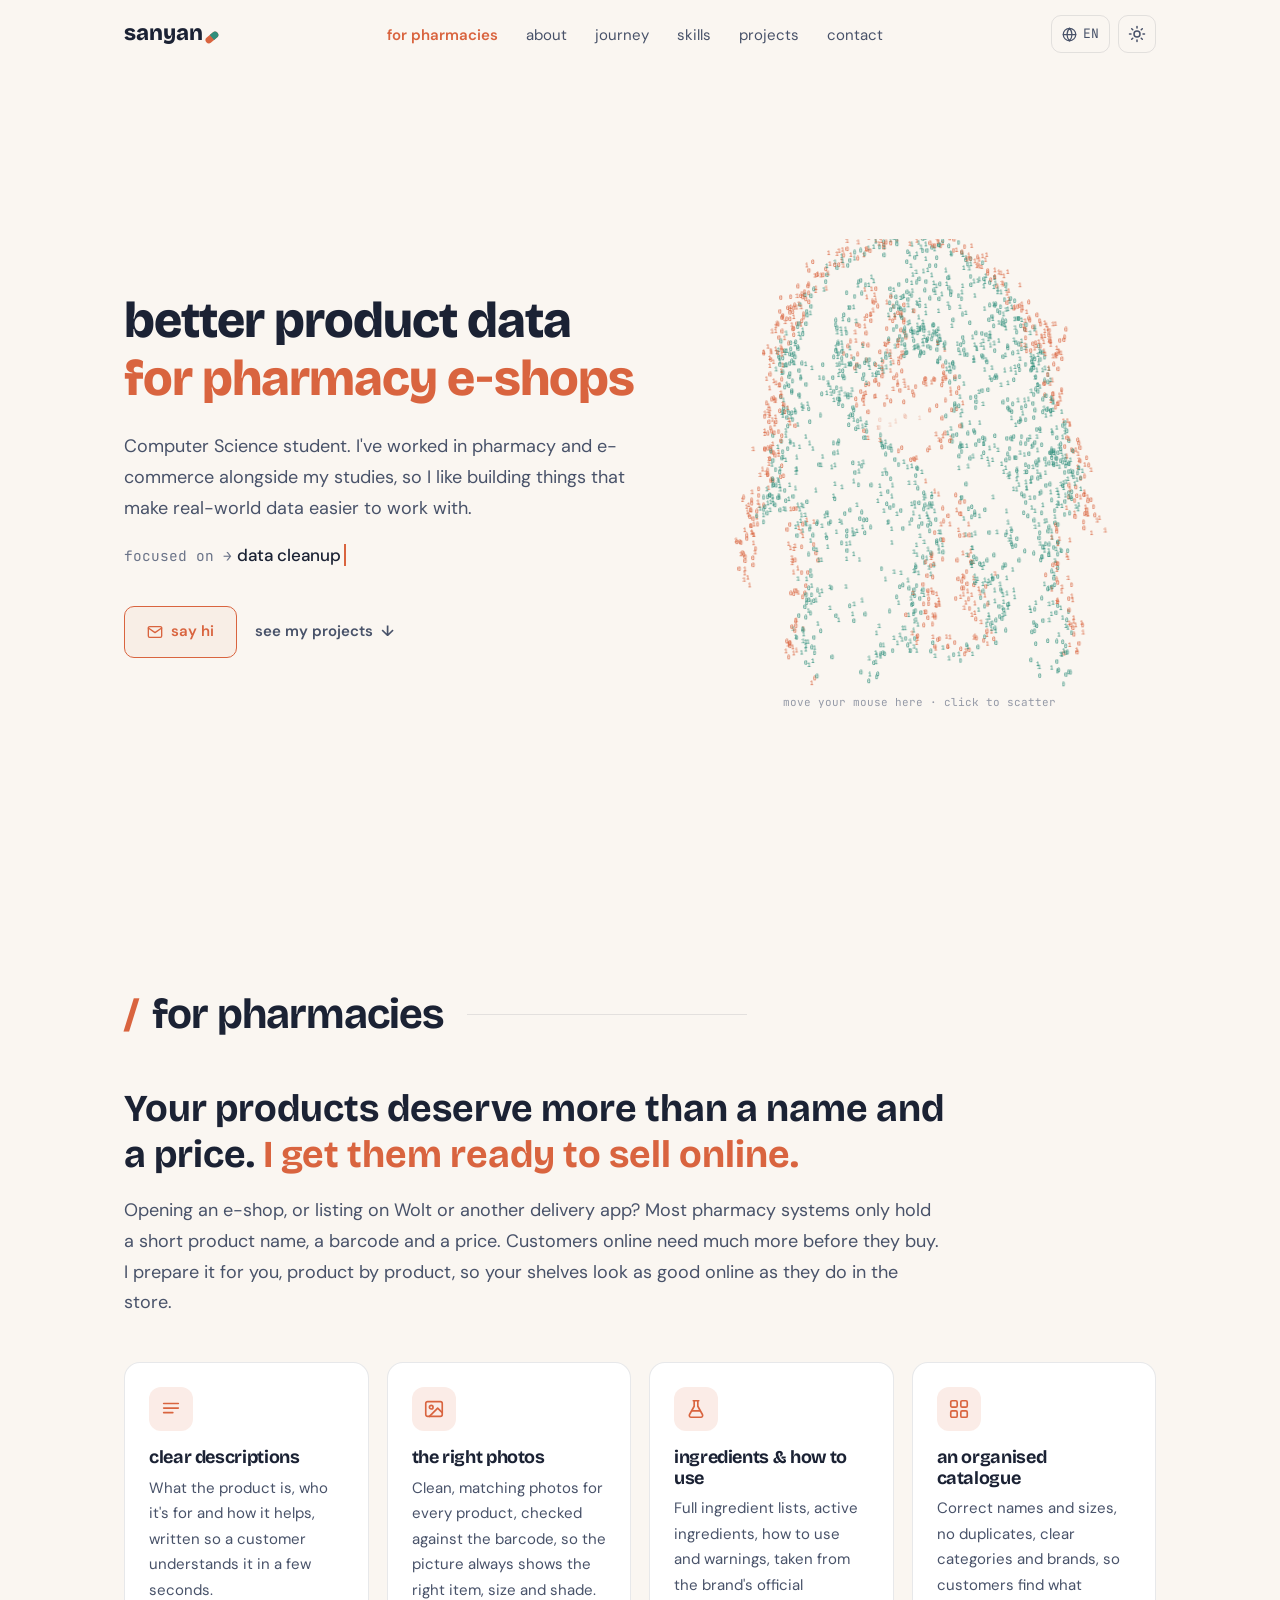
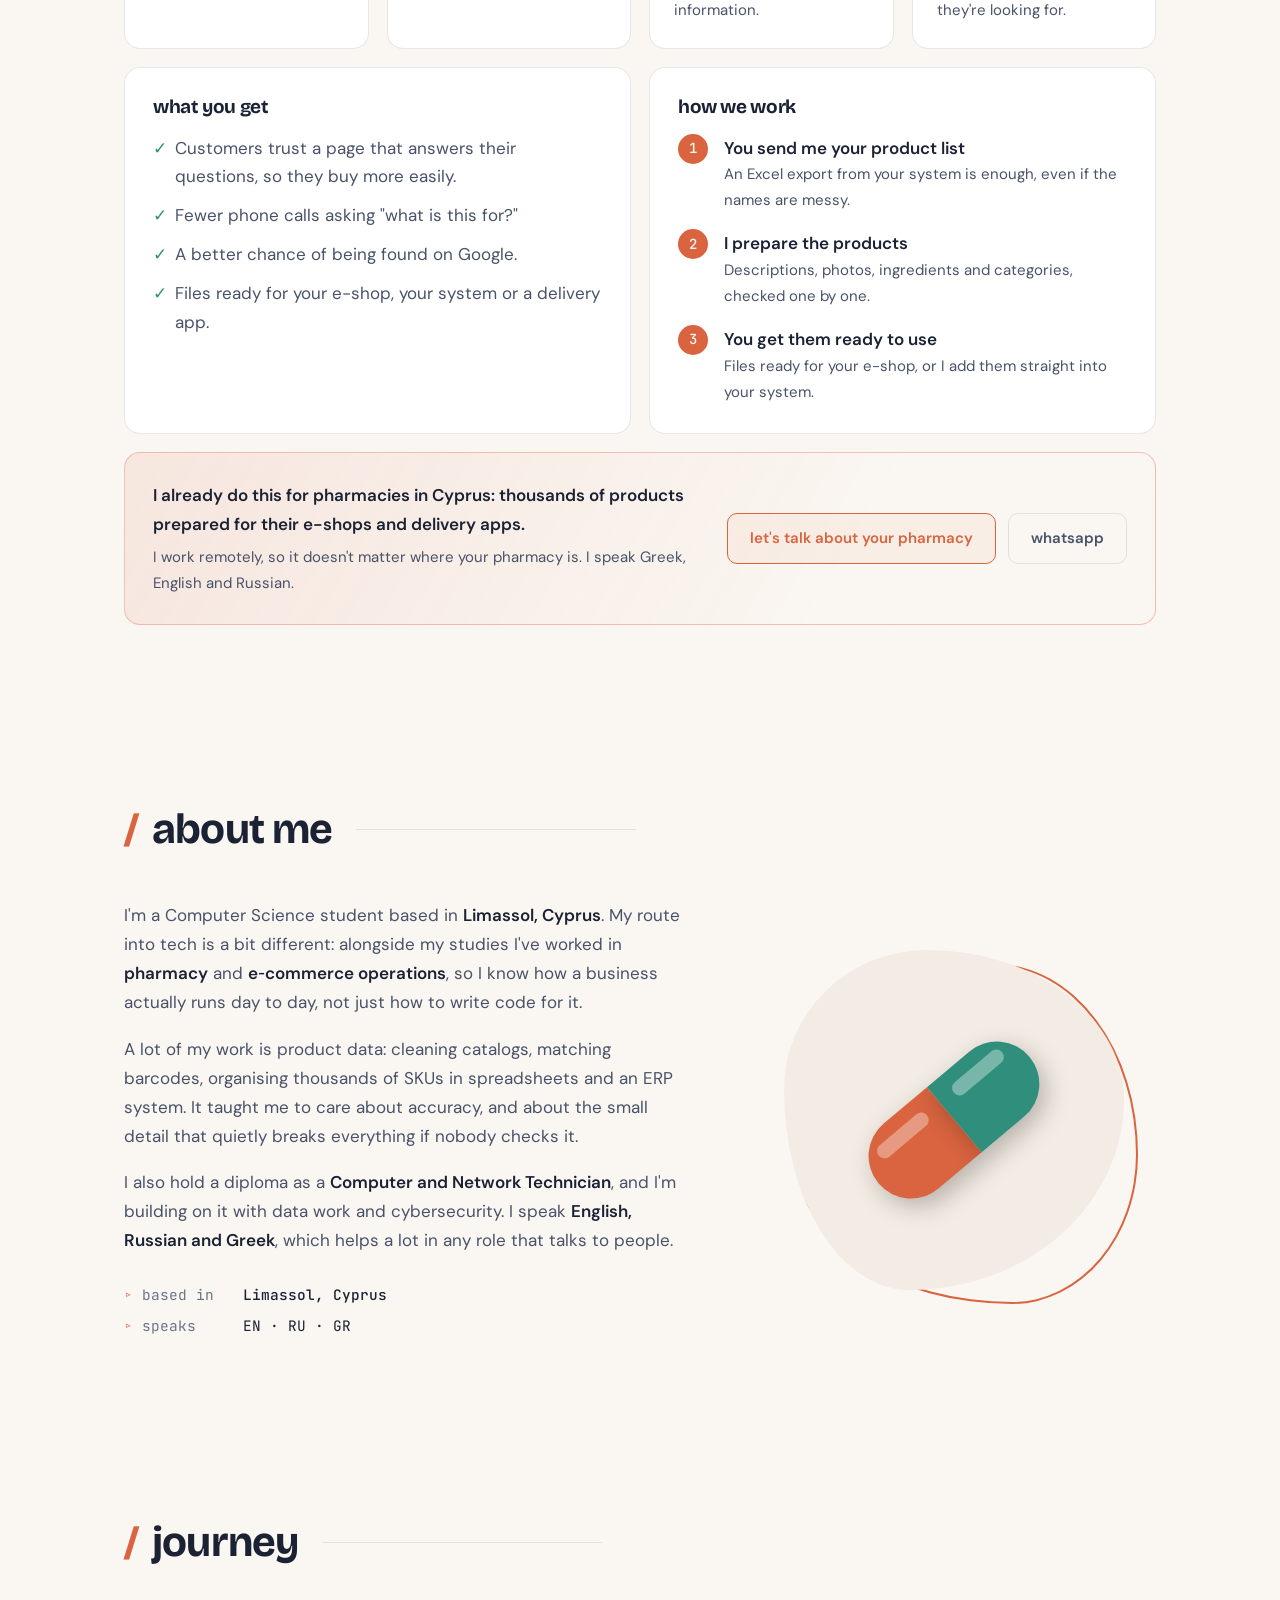
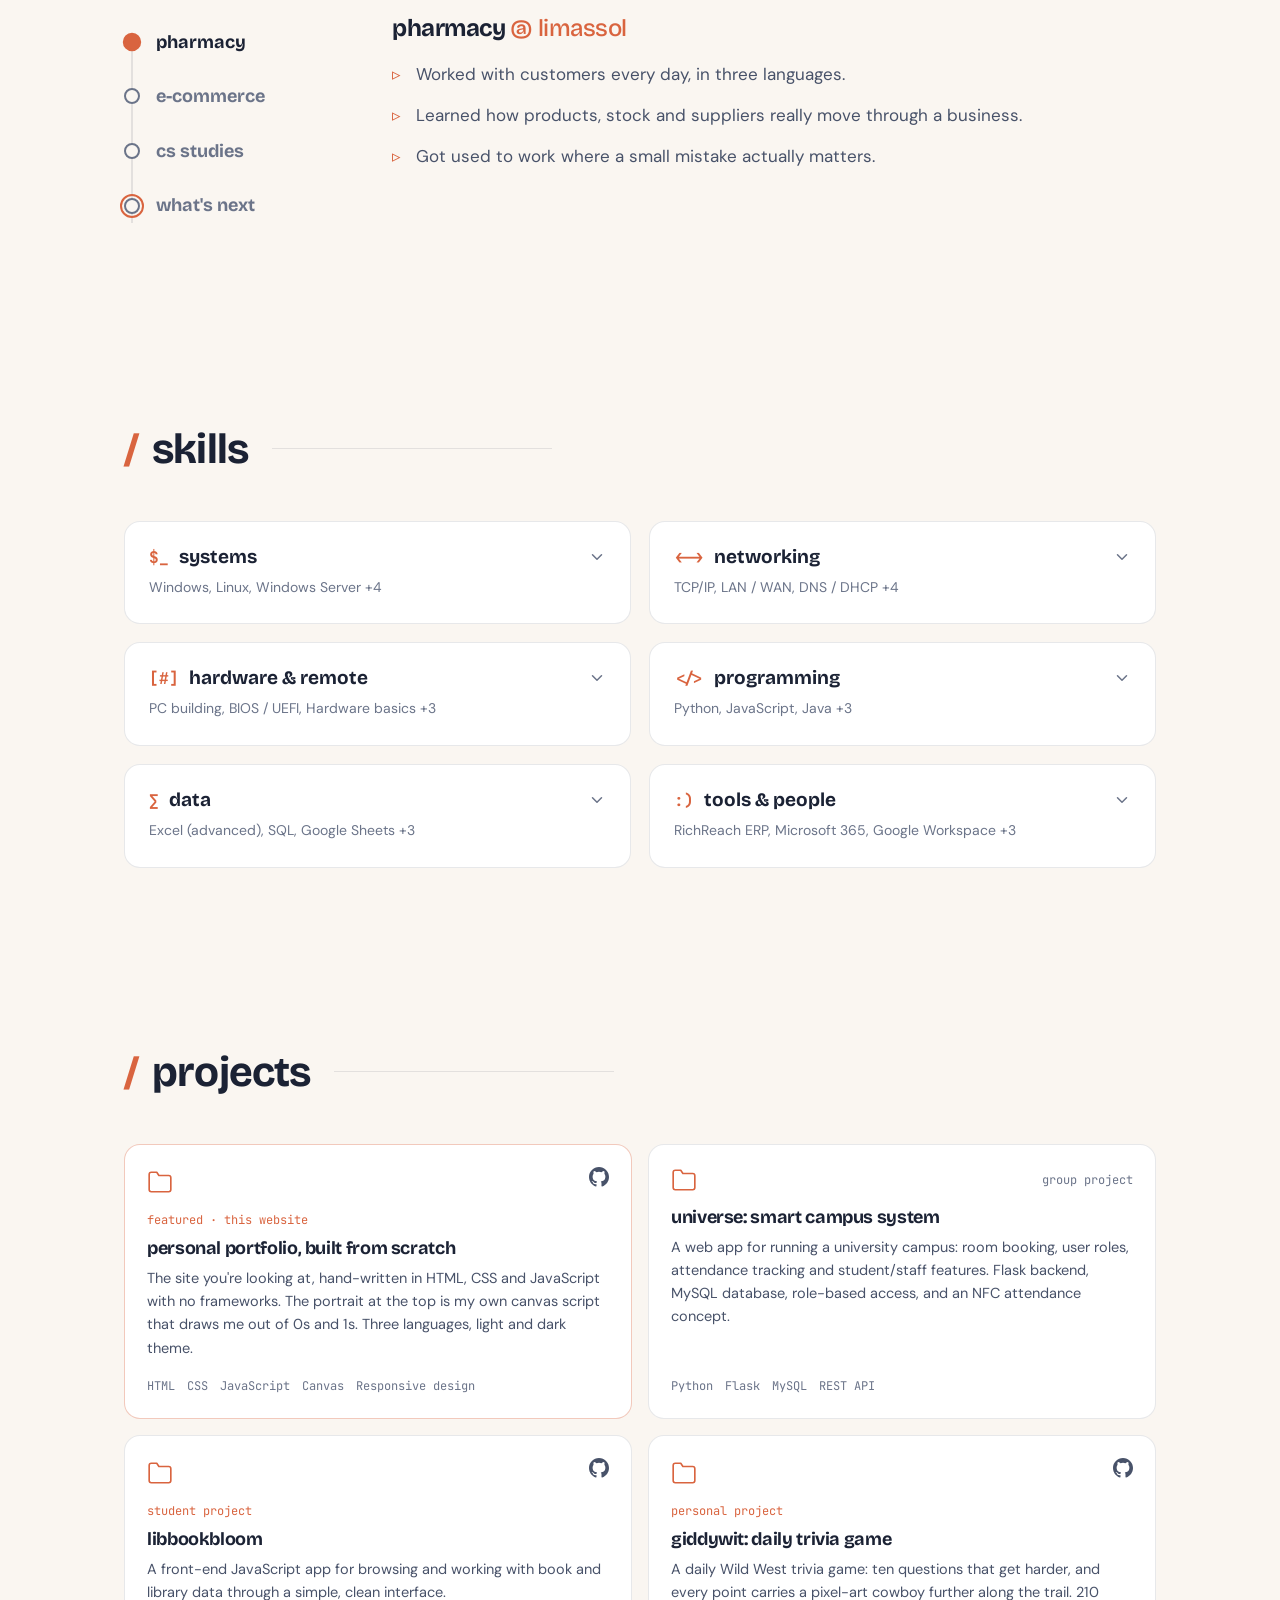
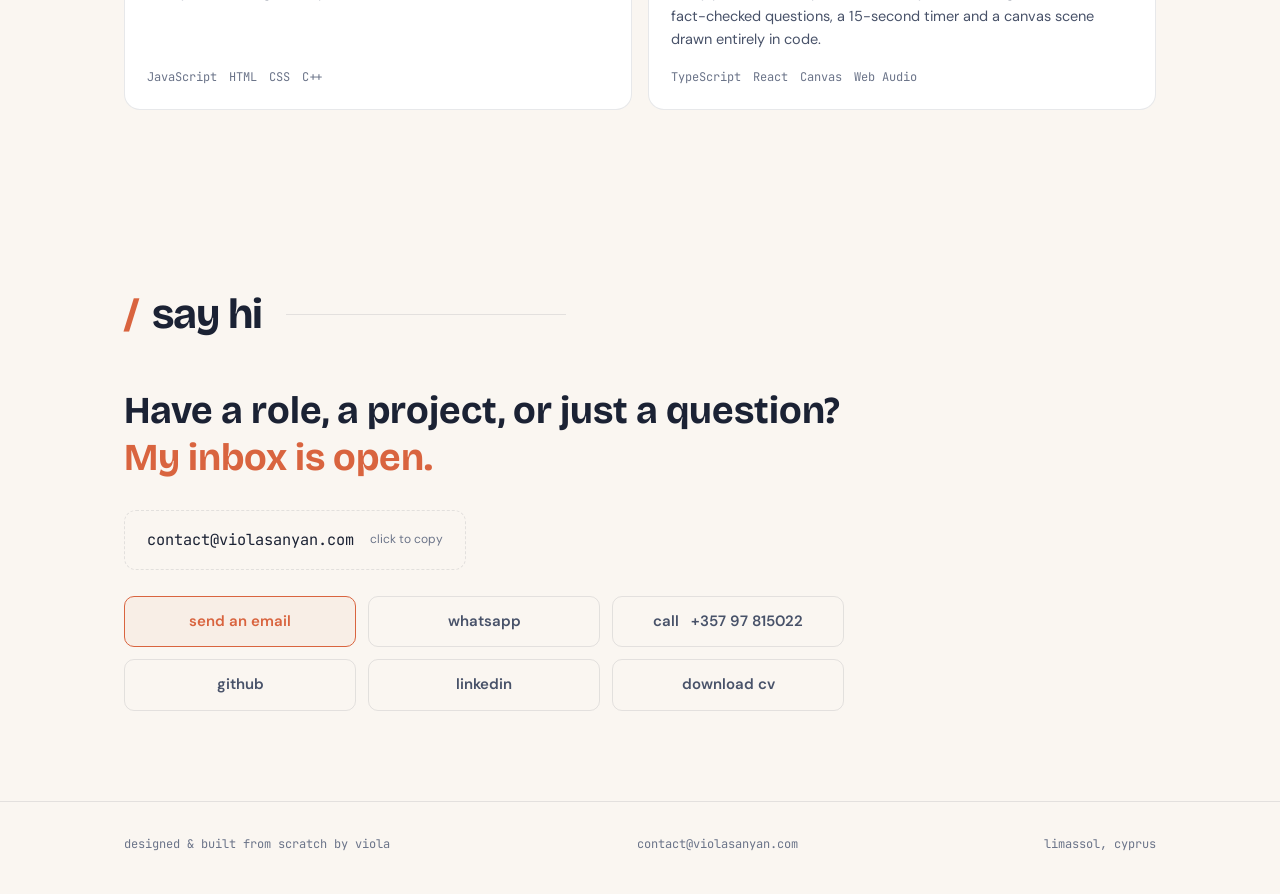
==== commit bc450f27: "Project cards two per row, a 2x2 grid" ====
--- a/index.html
+++ b/index.html
@@ -22,7 +22,7 @@
     <link rel="preconnect" href="https://fonts.googleapis.com">
     <link rel="preconnect" href="https://fonts.gstatic.com" crossorigin>
     <link href="https://fonts.googleapis.com/css2?family=Bricolage+Grotesque:opsz,wght@12..96,500;12..96,700;12..96,800&family=DM+Sans:opsz,wght@9..40,400;9..40,500;9..40,600&family=JetBrains+Mono:wght@400;500&family=Manrope:wght@400;500;600;700;800&display=swap" rel="stylesheet">
-    <link rel="stylesheet" href="css/style.css?v=10">
+    <link rel="stylesheet" href="css/style.css?v=11">
 </head>
 <body>
 
--- a/css/style.css
+++ b/css/style.css
@@ -569,7 +569,7 @@
    sets --mx / --my to the mouse position.
    ============================================================ */
 /* Three compact cards side by side (two on tablets, one on phones) */
-.projects-grid { display: grid; grid-template-columns: repeat(3, 1fr); gap: 16px; }
+.projects-grid { display: grid; grid-template-columns: repeat(2, 1fr); gap: 16px; }
 
 .project-card {
     --mx: 50%;
